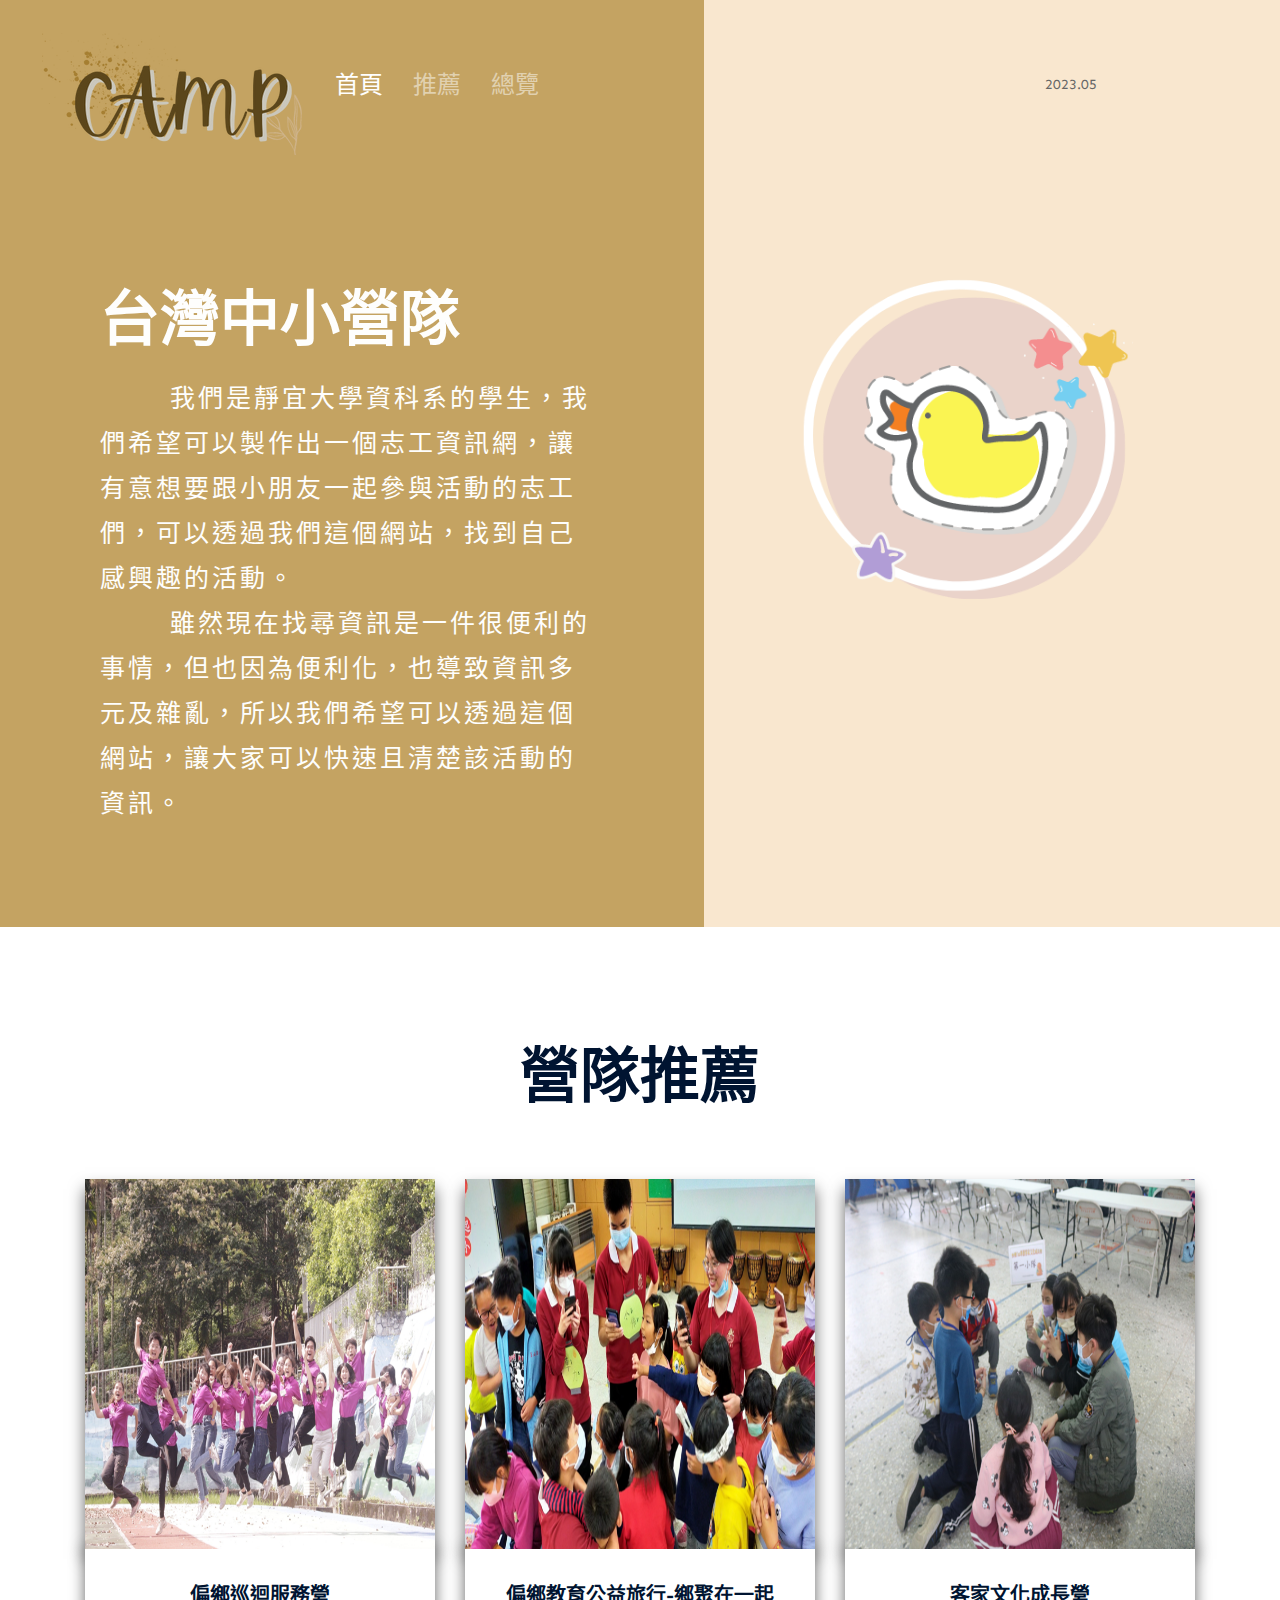
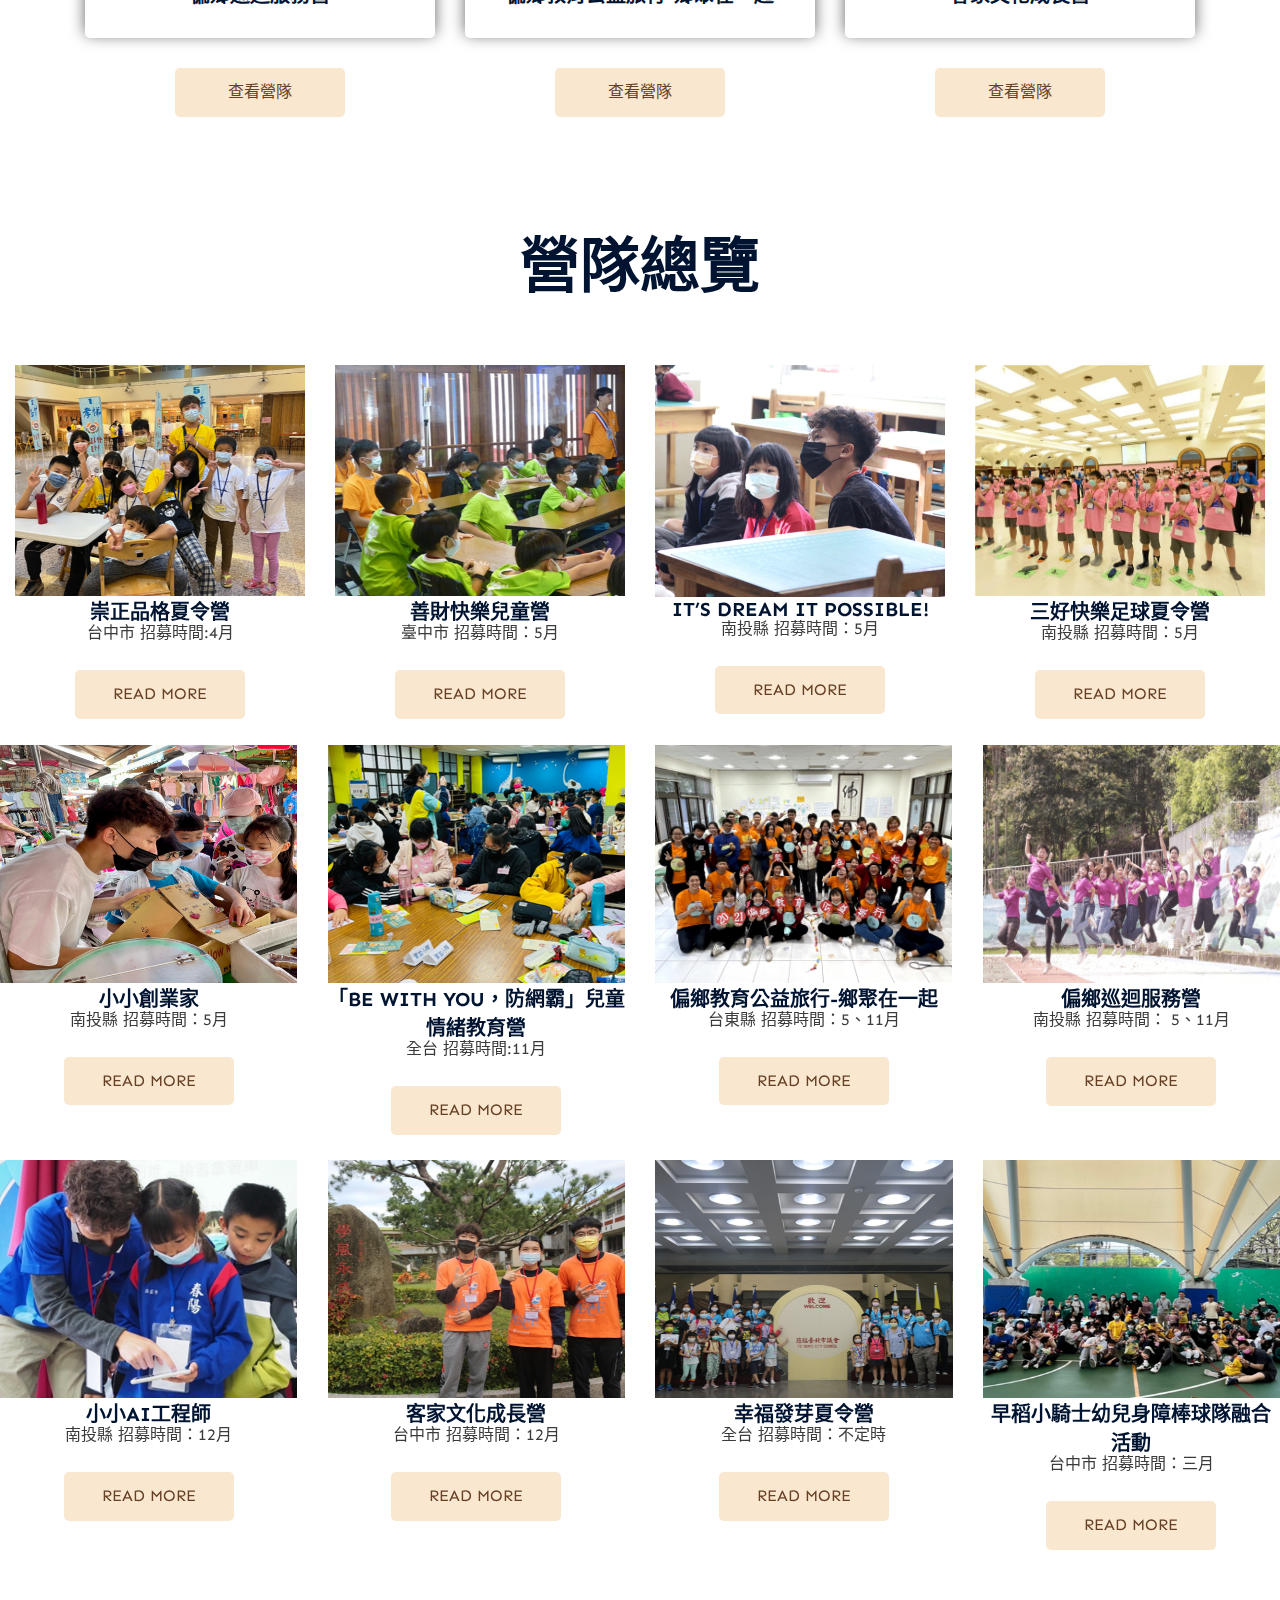
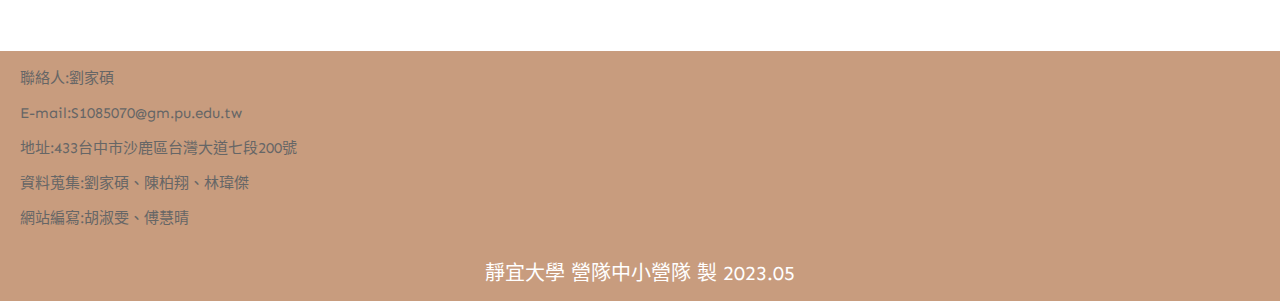
==== index.html @ cf899b39 "camp" ====
<!doctype html>
<html lang="zh-TW">
<html>
   <head>
      <!-- basic -->
      <meta charset="utf-8">
      <meta http-equiv="X-UA-Compatible" content="IE=edge">
      <meta name="viewport" content="width=device-width, initial-scale=1">
      <!-- mobile metas -->
      <meta name="viewport" content="width=device-width, initial-scale=1">
      <meta name="viewport" content="initial-scale=1, maximum-scale=1">
      <!-- bootstrap css -->
      <link rel="stylesheet" type="text/css" href="css/bootstrap.min.css">
      <!-- style css樣式 -->
      <link rel="stylesheet" type="text/css" href="css/style.css">
      <!-- Responsive-->
      <link rel="stylesheet" href="css/responsive.css">
      <!-- fevicon圖標 -->
      <link rel="icon" href="images/fevicon.png" type="image/gif">
      <!-- font css -->
      <link href="https://fonts.googleapis.com/css2?family=Sen:wght@400;700;800&amp;display=swap" rel="stylesheet">
      <!-- Scrollbar Custom CSS -->
      <link rel="stylesheet" href="css/jquery.mCustomScrollbar.min.css">
      <!-- Tweaks for older IEs-->
      <link rel="stylesheet" href="https://netdna.bootstrapcdn.com/font-awesome/4.0.3/css/font-awesome.css">
   </head>
   <body>
      <div class="header_section1"><!--218靛色米黃 顏色比例-->
         <div class="container-fluid">
            <nav class="navigation navbar navbar-expand-md navbar-dark ">
<!-- log占比243-->
               <a class="navbar-brand" href="index.html"><img src="images/logo.png"></a>
               <div class="collapse navbar-collapse" id="navbarSupportedContent">
<!--至頂選項(左)-->
                  <ul class="navbar-nav mr-auto">
                     <li class="nav-item active">
                        <a class="nav-link" href="index.html">&nbsp;首頁</a>
                     </li>

                     <li class="nav-item">
                        <a class="nav-link" href="#recommend">&nbsp;&nbsp;推薦</a>
                     </li>

                      <li class="nav-item">
                        <a class="nav-link" href="#main">&nbsp;&nbsp;總覽</a>
                     </li>

                  </ul>
<!--至頂選項(左)end-->
<!--至頂選項(右)-->
                  <form class="form-inline my-2 my-lg-0">
                     <div class="login_bt">
                        <ul>
                          <!--左上方可加字--><a>2023.05</a>
                        </ul>
                     </div>
                  </form>
<!--至頂選項(右)end-->
               </div>
            </nav>
         </div>

         <!-- banner section start橫幅部分開始 --> 
         <div class="banner_section layout_padding"><!--底高 --> 

               <div  class="carousel slide" data-ride="carousel">
                        <div class="row">
<!--靛底上文案-->
                           <div class="col-md-6">
                              <div class="banner_taital_main">
                                 <h1 class="banner_taital">台灣中小營隊</h1>
                                 <p class="banner_text">&nbsp;&nbsp;&nbsp;&nbsp;&nbsp;&nbsp;&nbsp;我們是靜宜大學資科系的學生，我們希望可以製作出一個志工資訊網，讓有意想要跟小朋友一起參與活動的志工們，可以透過我們這個網站，找到自己感興趣的活動。<br>
                                 &nbsp;&nbsp;&nbsp;&nbsp;&nbsp;&nbsp;&nbsp;雖然現在找尋資訊是一件很便利的事情，但也因為便利化，也導致資訊多元及雜亂，所以我們希望可以透過這個網站，讓大家可以快速且清楚該活動的資訊。</p>
                                 <div class="banner_img"></div>
                                 <!--三格-->
                              </div>
                           </div>
<!--靛底上文案end-->
<!--黃底上圖片-->
                           <div class="col-md-6">
                              <div class="banner_img"><img src="images/banner-img.png"></div>
                           </div>
<!--黃底上圖片end-->
                        </div>
                              <a class="carousel-control-prev" href="#banner_slider" role="button" data-slide="prev"></a>
                              <a class="carousel-control-next" href="#banner_slider" role="button" data-slide="next"></a>
                 
                </div>
         </div>
         <!-- banner section end -->
      </div>
      <!-- header section end -->
      
      <!-- studies section start -->
      <div ID="recommend" class="studies_section layout_padding">
         <div class="container">
            <div class="row">
               <div class="col-sm-12">
                  <h1 class="studies_taital">營隊推薦</h1>
               </div>
            </div>

            <div class="studies_section_2">
               <div class="row">

                  <div class="col-md-4">
                     <div class="hover01 column">
                        <figure><img src="images/偏鄉巡迴服務營/活動1.png"></figure>
                     </div>
                     <div class="studies_box">
                        <h3 class="introduction_text">偏鄉巡迴服務營</h3>
                     </div>
                     <div class="read_bt"><a href="偏鄉巡迴服務營.html">查看營隊</a></div>
                  </div>

                  <div class="col-md-4">
                     <div class="hover01 column">
                        <figure><img src="images/偏鄉教育公益旅行-鄉聚在一起/活動3.png"></figure>
                     </div>
                     <div class="studies_box">
                        <h3 class="introduction_text">偏鄉教育公益旅行-鄉聚在一起</h3>
                     </div>
                     <div class="read_bt"><a href="偏鄉教育公益旅行-鄉聚在一起.html">查看營隊</a></div>
                  </div>

                  <div class="col-md-4">
                     <div class="hover01 column">
                        <figure><img src="images/客家文化成長營/活動3.png"></figure>
                     </div>
                     <div class="studies_box">
                        <h3 class="introduction_text">客家文化成長營</h3>
                     </div>
                     <div class="read_bt"><a href="客家文化成長營.html">查看營隊</a></div>
                  </div>

               </div>
            </div>
         </div>
      </div>


       <!-- coffee section start -->      
      <div class="coffee_section layout_padding">
         <div class="container">
            <div class="row">
               <h1 id="main" class="studies_taital">營隊總覽</h1>
            </div>
         </div>

         <br><br>
         <div class="coffee_section_2">
            <div  class="carousel slide" data-ride="carousel">
               <div class="carousel-inner">
                  <div class="carousel-item active">
                     <div class="container-fluid">
                        <div class="row">

                           <div class="col-lg-3 col-md-6">
                              <div class="coffee_img"><img src="images/崇正/活動1.png"></div>
                                 <h3 class="introduction_text">崇正品格夏令營</h3>
                                 <p class="looking_text">台中市 招募時間:4月</p>
                              <div class="read_bt"><a href="崇正.html">Read More</a></div>
                           </div>
                           <div class="col-lg-3 col-md-6">
                              <div class="coffee_img"><img src="images/善財快樂兒童營/活動1.png"></div>
                                 <h3 class="introduction_text">善財快樂兒童營</h3>
                                 <p class="looking_text">臺中市 招募時間：5月</p>
                              <div class="read_bt"><a href="善財快樂兒童營.html">Read More</a></div>
                           </div>
                           <div class="col-lg-3 col-md-6">
                              <div class="coffee_img"><img src="images/It’s Dream It Possible!/活動1.png"></div>
                                 <h3 class="introduction_text">It’s Dream It Possible!</h3>
                                 <p class="looking_text">南投縣 招募時間：5月</p>
                              <div class="read_bt"><a href="It’s Dream It Possible!.html">Read More</a></div>
                           </div>
                           <div class="col-lg-3 col-md-6">
                              <div class="coffee_img"><img src="images/三好快樂足球夏令營/活動1.png"></div>
                                 <h3 class="introduction_text">三好快樂足球夏令營</h3>
                                 <p class="looking_text">南投縣 招募時間：5月</p>
                              <div class="read_bt"><a href="三好快樂足球夏令營.html">Read More</a></div>
                           </div>

                        </div>
                     </div>
                     <br>
                     <div class="row">

                        <div class="col-lg-3 col-md-6">
                           <div class="coffee_img"><img src="images/小小創業家/活動1.png"></div>
                              <h3 class="introduction_text">小小創業家</h3>
                              <p class="looking_text">南投縣 招募時間：5月</p>
                           <div class="read_bt"><a href="小小創業家.html">Read More</a></div>
                        </div>
                        <div class="col-lg-3 col-md-6">
                           <div class="coffee_img"><img src="images/「Be with you，防網霸」兒童情緒教育營/活動1.png"></div>
                              <h3 class="introduction_text">「Be with you，防網霸」兒童情緒教育營</h3>
                              <p class="looking_text">全台 招募時間:11月</p>
                           <div class="read_bt"><a href="「Be with you，防網霸」兒童情緒教育營.html">Read More</a></div>
                        </div>
                        <div class="col-lg-3 col-md-6">
                            <div class="coffee_img"><img src="images/偏鄉教育公益旅行-鄉聚在一起/活動1.png"></div>
                              <h3 class="introduction_text">偏鄉教育公益旅行-鄉聚在一起</h3>
                              <p class="looking_text">台東縣 招募時間：5、11月</p>
                            <div class="read_bt"><a href="偏鄉教育公益旅行-鄉聚在一起.html">Read More</a></div>
                         </div>
                        <div class="col-lg-3 col-md-6">
                           <div class="coffee_img"><img src="images/偏鄉巡迴服務營/活動1.png"></div>
                              <h3 class="introduction_text">偏鄉巡迴服務營</h3>
                              <p class="looking_text">南投縣 招募時間： 5、11月</p>
                           <div class="read_bt"><a href="偏鄉巡迴服務營.html">Read More</a></div>
                        </div>
                     </div>
                     <br>
                     <div class="row">
                        <div class="col-lg-3 col-md-6">
                           <div class="coffee_img"><img src="images/AI工程師/活動1.png"></div>
                              <h3 class="introduction_text">小小AI工程師</h3>
                              <p class="looking_text">南投縣 招募時間：12月</p>
                              <div class="read_bt"><a href="小小AI工程師.html">Read More</a></div>
                           </div>
                           <div class="col-lg-3 col-md-6">
                              <div class="coffee_img"><img src="images/客家文化成長營/活動1.png"></div>
                                 <h3 class="introduction_text">客家文化成長營</h3>
                                 <p class="looking_text">台中市 招募時間：12月</p>
                              <div class="read_bt"><a href="客家文化成長營.html">Read More</a></div>
                           </div>
                           <div class="col-lg-3 col-md-6">
                              <div class="coffee_img"><img src="images/幸福發芽夏令營/活動1.png"></div>
                                 <h3 class="introduction_text">幸福發芽夏令營</h3>
                                 <p class="looking_text">全台 招募時間：不定時</p>
                              <div class="read_bt"><a href="幸福發芽夏令營.html">Read More</a></div>
                           </div>
                              <div class="col-lg-3 col-md-6">
                                 <div class="coffee_img"><img src="images/早稻小騎士幼兒身障棒球隊融合活動/活動1.png"></div>
                                    <h3 class="introduction_text">早稻小騎士幼兒身障棒球隊融合活動</h3>
                                    <p class="looking_text">台中市 招募時間：三月</p>
                                 <div class="read_bt"><a href="早稻小騎士幼兒身障棒球隊融合活動.html">Read More</a></div>
                              </div>
                           </div>
                        </div>
                     </div>
                  </div>
               </div>
            </div>
         </div>
      </div>
      <!-- 營隊 section end -->

      <br><br><br><br>

      <!-- contact section start -->
      <div class="copyright_section">
         <p>聯絡人:劉家碩</p>
         <p>E-mail:S1085070@gm.pu.edu.tw </p>
         <p>地址:433台中市沙鹿區台灣大道七段200號</p>
         <p>資料蒐集:劉家碩、陳柏翔、林瑋傑</p>
         <p>網站編寫:胡淑雯、傅慧晴</p>
         <div class="container">
            <p class="copyright_text">靜宜大學 營隊中小營隊 製 2023.05</p>
         </div>
      </div>
      <!-- copyright section end -->
      <!-- Javascript files-->
      <script src="js/jquery.min.js"></script>
      <script src="js/popper.min.js"></script>
      <script src="js/bootstrap.bundle.min.js"></script>
      <script src="js/jquery-3.0.0.min.js"></script>
      <script src="js/plugin.js"></script>
      <!-- sidebar -->
      <script src="js/jquery.mCustomScrollbar.concat.min.js"></script>
      <script src="js/custom.js"></script>
      <!-- javascript --> 
   </body>
</html>
---- css/style.css ----
/*--------------------------------------------------------------------- File Name: style.css ---------------------------------------------------------------------*/


/*--------------------------------------------------------------------- import Files ---------------------------------------------------------------------*/

@import url(animate.min.css);
@import url(normalize.css);
@import url(icomoon.css);
@import url(css/font-awesome.min.css);
@import url(meanmenu.css);
@import url(owl.carousel.min.css);
@import url(swiper.min.css);
@import url(slick.css);
@import url(jquery.fancybox.min.css);
@import url(jquery-ui.css);
@import url(nice-select.css);

/*--------------------------------------------------------------------- skeleton ---------------------------------------------------------------------*/

* {
    box-sizing: border-box !important;
    transition: ease all 0.5s;
}

html {
    scroll-behavior: smooth;
}

body {
    color: #666666;
    font-size: 14px;
    font-family: 'Sen', sans-serif;
    line-height: 1.80857;
    font-weight: normal;
    overflow-x: hidden;
}

a {
    color: #1f1f1f;
    text-decoration: none !important;
    outline: none !important;
    -webkit-transition: all .3s ease-in-out;
    -moz-transition: all .3s ease-in-out;
    -ms-transition: all .3s ease-in-out;
    -o-transition: all .3s ease-in-out;
    transition: all .3s ease-in-out;
}

h1,
h2,
h3,
h4,
h5,
h6 {
    letter-spacing: 0;
    font-weight: normal;
    position: relative;
    padding: 0 0 10px 0;
    font-weight: normal;
    line-height: normal;
    color: #111111;
    margin: 0
}

h1 {
     font-size: 50px;
     color: #9D785C;
     font-family: 'Baloo Chettan', cursive;
}
h2 {
     font-size: 22px;
     font-family: 'Baloo Chettan', cursive;
}
h3 {
    font-size: 18px
}

h4 {
    font-size: 16px
}

h5 {
    font-size: 14px
}

h6 {
    font-size: 13px
}

*,
*::after,
*::before {
    -webkit-box-sizing: border-box;
    -moz-box-sizing: border-box;
    box-sizing: border-box;
}

h1 a,
h2 a,
h3 a,
h4 a,
h5 a,
h6 a {
    color: #212121;
    text-decoration: none!important;
    opacity: 1
}

button:focus {
    outline: none;
}

ul,
li,
ol {
    margin: 0px;
    padding: 0px;
    list-style: none;
}

p {
    margin: 20px;
    font-weight: 300;
    font-size: 15px;
    line-height: 15px;
}

a {
    color: #222222;
    text-decoration: none;
    outline: none !important;
}

a,
.btn {
    text-decoration: none !important;
    outline: none !important;
    -webkit-transition: all .3s ease-in-out;
    -moz-transition: all .3s ease-in-out;
    -ms-transition: all .3s ease-in-out;
    -o-transition: all .3s ease-in-out;
    transition: all .3s ease-in-out;
}

img {
    max-width: 100%;
    height: auto;
    
}

 :focus {
    outline: 0;
}

.paddind_bottom_0 {
    padding-bottom: 0 !important;
}

.btn-custom {
    margin-top: 20px;
    background-color: transparent !important;
    border: 2px solid #ddd;
    padding: 12px 40px;
    font-size: 16px;
}

.lead {
    font-size: 18px;
    line-height: 30px;
    color: #767676;
    margin: 0;
    padding: 0;
}

.form-control:focus {
    border-color: #ffffff !important;
    box-shadow: 0 0 0 .2rem rgba(255, 255, 255, .25);
}

.navbar-form input {
    border: none !important;
}

.badge {
    font-weight: 500;
}

blockquote {
    margin: 20px 0 20px;
    padding: 30px;
}

button {
    border: 0;
    margin: 0;
    padding: 0;
    cursor: pointer;

}

.full {
    float: left;
    width: 100%;
}

.layout_padding {
    padding-top: 100px;
    padding-bottom: 0px;
}

.padding_0 {
    padding: 0px;
}


/* header section start */

.header_section1 {

    width: 100%;
    float: left;
    background: linear-gradient(90deg, #C4A362 55%, #F9E7CF 55%);/*靛黃占比*/
    height: auto;
    background-size: 100%;
    background-repeat: no-repeat;
    position: relative;
}

.header_bg {
    background: #fb6818;
    border-bottom: 1px solid #ffffff;
}

.bg-light {
    background-color: transparent !important;
}

.mr-auto,
.mx-auto {
    text-align: center;
}

.ml-auto,
.mx-auto {
    margin: 0 auto;
}
/*logo大小*/
a.navbar-brand {
    width: 24%;
}

.navbar-expand-lg .navbar-nav .nav-link {
    padding: 3px 5px;
    font-size: 76px;
    color: #fefefd;
    margin: 0px 6px;
    border: 1px solid transparent;
    border-radius: 5px;
    text-transform: uppercase;
}

.navbar-light .navbar-nav .active>.nav-link,
.navbar-light .navbar-nav .nav-link.active,
.navbar-light .navbar-nav .nav-link.show,
.navbar-light .navbar-nav .show>.nav-link {
    color: #fefefd;
    border: 1px solid #fefefd;
    
}

.navbar-light .navbar-nav .nav-link:focus,
.navbar-light .navbar-nav .nav-link:hover {
    color: #fefefd;/*白色*/
    border: 1px solid #fefefd;

}

.navbar-brand {
    margin: 0px;
    float: right;
    width: 140%;

}
/*左三*/
.nav-link {
    font-size: 24px;
}
/*logo文字*/
.navbar {
    padding: 10px 10px;
}

.user_icon {
    padding-right: 24px;
}

.login_bt {
    width: 210px;
}

.login_bt ul {
    margin: 0px;
    padding: 0px;
}

.login_bt li a {
    float: left;
    font-size: px;
    color: #001431;/*深藍*/
    text-transform: uppercase;
    padding: 0px 0px 0px 50px;
}

.login_bt li a:hover {
    color: #ffffff;
}


/* header section end */


/* banner section start */

.banner_section {
    width: 100%;
    float: left;
    padding: 100px 0px;

}

.banner_taital_main {
    width: 100%;
    float: left;
    padding-left: 100px;
}

.banner_taital {
    width: 90%;
    font-size: 60px;
    color: #fefefd;
    text-transform: uppercase;
    font-weight: bold;}

.banner_text {
    width: 95%;
    font-size: 25px;/*文案大小*/
    color: #fefefd;
    float: left;
    padding-top: 10px;
    margin: 0px;
    line-height:45px;   /* 設定文字行距 */
    letter-spacing: 3px;/* 設定文字間距 */
}

.started_bt {
    width: 170px;
    float: left;
    margin-left: 15px;
    margin-top: 30px;
}

.started_bt a {
    width: 100%;
    float: left;
    padding: 8px 10px;
    color: #ffffff;
    background-color: #e73232;
    text-align: center;
    font-size: 18px;
    text-transform: uppercase;
    border-radius: 5px;
}

.started_bt a:hover {
    color: #001431;
    background-color: #ffffff;
}

.readmore_btn {
    width: 170px;
    float: left;
    margin-top: 30px;
}

.readmore_btn a {
    width: 100%;
    float: left;
    padding: 8px 10px;
    color: #ffffff;
    background-color: #e73232;
    text-align: center;
    font-size: 18px;
    text-transform: uppercase;
    border-radius: 5px;
}

.readmore_btn a:hover {
    color: #001431;
    background-color: #ffffff;
}

.readmore_btn.active a {
    color: #001431;
    background-color: #ffffff;
}

.banner_img {
    width: 58%;
    margin: 0 auto;
    text-align: center;
}

#banner_slider a.carousel-control-prev {
    left: initial;
    top: 180px;
    right: -14px;
    color: #ffffff;
    background-color: #001431;
}

#banner_slider a.carousel-control-next {
    right: -14px;
    top: 120px;
}

#banner_slider .carousel-control-next,
#banner_slider .carousel-control-prev {
    width: 55px;
    height: 55px;
    background: #e73232;
    opacity: 1;
    font-size: 16px;
    color: #ffffff;
}

#banner_slider .carousel-control-next:focus,
#banner_slider .carousel-control-next:hover,
#banner_slider .carousel-control-prev:focus,
#banner_slider .carousel-control-prev:hover {
    color: #ffffff;
    background-color: #001431;
}


/* banner section end */
/* services section start */

.services_section {
    width: 100%;
    float: left;
}

.services_section_2 {
    width: 100%;
    float: left;
    background-color: #f8f2e2;
    padding: 90px 0px;
    margin-top: 60px;
}

.corporate_text {
    width: 100%;
    float: left;
    color: #001431;
    font-size: 24px;
    text-transform: uppercase;
    font-weight: bold;
    padding: 20px 0px;
}

p.chunks_text {
    width: 80%;
    float: left;
    font-size: 16px;
    margin: 0px;
    color: #001431;
}

.readmore_button {
    width: 160px;
    float: left;
    margin-top: 30px;
}

.readmore_button a {
    width: 160px;
    float: left;
    font-size: 16px;
    color: #ffffff;
    background-color: #001431;
    text-align: center;
    padding: 10px;
    border-radius: 5px;
}

.service_box .house_icon .image_2 {
    display: none;
}

.service_box:hover .house_icon .image_2 {
    display: block;
}

.service_box:hover .house_icon .image_1 {
    display: none;
}

.service_box:hover .corporate_text {
    color: #C4A362;
}

.service_box:hover .readmore_button a {
    background-color: #C4A362;
    color: #ffffff;
}

.service_box.active .corporate_text {
    color: #C4A362
}

.service_box.active .readmore_button a {
    background-color: #C4A362;
    color: #ffffff;
}

#main_slider a.carousel-control-prev {
    left: 40px;
    top: 130px;
}

#main_slider a.carousel-control-next {
    right: 40px;
    top: 130px;
}

#main_slider .carousel-control-next,
#main_slider .carousel-control-prev {
    width: 55px;
    height: 55px;
    background: #001431;
    opacity: 1;
    font-size: 16px;
    color: #ffffff;
    border-radius: 100px;
}

#main_slider .carousel-control-next:focus,
#main_slider .carousel-control-next:hover,
#main_slider .carousel-control-prev:focus,
#main_slider .carousel-control-prev:hover {
    color: #ffffff;
    background-color: #F9E7CF
}


/* services section end */


/* studies section start */

.studies_section {
    width: 100%;
    float: left;
    padding-bottom: 100px;
}

.studies_taital {
    width: 100%;
    font-size: 60px;
    color: #001431;
    text-align: center;
    font-weight: bold;
    text-transform: uppercase;
    font-weight: bold
    
}


.studies_section_2 {
    width: 100%;
    float: left;
    padding: 40px 0px 0px 0px;
}

.studies_box {
    width: 100%;
    float: left;
    background-color: #ffffff;
    border-bottom-right-radius: 5px;
    border-bottom-left-radius: 5px;
    height: auto;
    padding: 30px 10px;
    box-shadow: 0px -3px 15px 0px;
}


/* Zoom In #1 */

.hover01 figure img {
    -webkit-transform: scale(1);
    transform: scale(1);
    -webkit-transition: .3s ease-in-out;
    transition: .3s ease-in-out;
    min-height: 370px;
}

.hover01 figure:hover img {
    -webkit-transform: scale(1.3);
    transform: scale(1.3);
}

.column {
    margin: 15px 0px 0;
    padding: 0;
    box-shadow: 0px 10px 15px 0px;
}

.column:last-child {
    padding-bottom: 30px;
}

.column::after {
    content: '';
    clear: both;
    display: block;
}

figure {
    width: 100%;
    height: 100%;
    margin: 0;
    padding: 0;
    background: #fff;
    overflow: hidden;
}

figure:hover+span {
    bottom: -36px;
    opacity: 1;
}

.introduction_text {
    width: 100%;
    float: left;
    text-align: center;
    color: #001431;
    font-size: 20px;
    padding: 0px;
    text-transform: uppercase;
    font-weight: bold;
}

.read_bt {
    width: 170px;
    margin: 0 auto;
    text-align: center;
}

.read_bt a {
    width: 100%;
    float: left;
    font-size: 16px;
    color: #664024;
    padding: 10px;
    text-align: center;
    background-color: #F9E7CF;
    margin-top: 30px;
    border-radius: 5px;
    text-transform: uppercase;
}

.read_bt a:hover {
    color: #ffffff;
    background-color: #C4A362;
}

.read_bt.active a {
    color: #ffffff;
    background-color: #e53232;
}


/* studies section end */


/* about section start */

.about_section {
    width: 100%;
    float: left;
    background-color: #001431;
    height: auto;
    padding: 90px 0px 40px 0px;
}

.about_text_main {
    width: 100%;
    float: left;
    padding: 100px 0px;
}

.about_taital {
    width: 100%;
    float: left;
    font-size: 40px;
    color: #ffffff;
    font-weight: bold;
}

.about_text {
    width: 100%;
    float: left;
    font-size: 16px;
    color: #fefefd;
    margin: 30px 0px 0px 0px;
}

.about_img {
    width: auto;
    margin-top: 30px;
}

.readmore_bt {
    width: 170px;
    float: left;
    margin-top: 50px;
}

.readmore_bt a {
    width: 100%;
    float: left;
    font-size: 16px;
    color: #ffffff;
    background-color: #e73232;
    text-align: center;
    padding: 10px;
    border-radius: 5px;
    text-transform: uppercase;
}

.readmore_bt a:hover {
    color: #ffffff;
    background-color: #001431;
}


/* about section end */


/* newsletter section start */

.newsletter_section {
    width: 100%;
    float: left;
}

.newsletter_taital_main {
    width: 100%;
    display: flex;
}

.newsletter_taital {
    width: 100%;
    float: left;
    font-size: 40px;
    color: #212120;
    font-weight: bold;
    text-transform: uppercase;
}

hr.newsletter_border_main {
    width: 70%;
    border: 1px solid #212120;
    margin-top: 25px;
}

.email_bt {
    color: #d9d9d8;
    width: 100%;
    height: 60px;
    font-size: 18px;
    background-color: #ffffff;
    padding: 15px 20px 10px 20px;
    border: 0px;
    margin-top: 40px;
    box-shadow: 0px 0px 11px 2px;
}

textarea#comment::placeholder {
    color: #d9d9d8;
}

.subscribe_bt {
    width: 180px;
    margin: 0 auto;
    text-align: center;
    margin-top: 40px;
}

.subscribe_bt a {
    width: 100%;
    float: left;
    font-size: 18px;
    color: #fefefd;
    background-color: #f9bc19;
    padding: 10px;
    text-align: center;
    border-radius: 5px;
    text-transform: uppercase;
}


/* newsletter section end */


/* testimonial section start */

.customer_section {
    width: 100%;
    float: left;
}

.customer_taital {
    width: 100%;
    float: left;
    font-size: 40px;
    color: #001431;
    font-weight: bold;
    text-transform: uppercase;
    text-align: center;
}

.customer_section_2 {
    width: 100%;
    float: left;
    margin-top: 50px;
}

.box_main {
    width: 100%;
    float: left;
    background-color: #ffffff;
    padding: 0px 50px 0px 50px;
}

.customer_text {
    width: 100%;
    font-size: 14px;
    color: #737372;
    margin: 0 auto;
}

.quick_icon {
    float: right;
}

.customer_main {
    width: 100%;
    margin-top: 50px;
}

.customer_left {
    width: 30%;
    float: left;
}

.customer_right {
    width: 70%;
    float: left;
    margin-top: 40px;
}

.customer_name {
    width: 100%;
    float: left;
    font-size: 26px;
    font-weight: bold;
    color: #e73232;
}

.enim_text {
    width: 100%;
    float: left;
    font-size: 16px;
    color: #001431;
    margin: 20px 0px 0px 0px;
}

#my_slider a.carousel-control-prev {
    left: 30px;
    top: 190px;
}

#my_slider a.carousel-control-next {
    right: 30px;
    top: 190px;
}

#my_slider .carousel-control-next,
#my_slider .carousel-control-prev {
    width: 55px;
    height: 55px;
    background: #001431;
    opacity: 1;
    font-size: 18px;
    color: #ffffff;
    border-radius: 100%;
}

#my_slider .carousel-control-next:focus,
#my_slider .carousel-control-next:hover,
#my_slider .carousel-control-prev:focus,
#my_slider .carousel-control-prev:hover {
    color: #ffffff;
    background-color: #e73232
}


/* testimonial section end */


/* news section start */

.news_section {
    width: 100%;
    float: left;
}

.news_taital {
    width: 100%;
    float: left;
    font-size: 40px;
    text-transform: uppercase;
    color: #011430;
    font-weight: bold;
    text-align: center;
}

.news_section_2 {
    width: 98%;
    margin: 0 auto;
    text-align: center;
    background-color: #ffffff;
    height: auto;
    padding-bottom: 30px;
    border-radius: 5px;
}

.news_box {
    width: 100%;
    background-color: #fff;
    border-radius: 5px;
    box-shadow: 0px 5px 5px 0px #e9e9e8;
    float: left;
    padding-bottom: 40px;
    margin-top: 30px;
}

.does_taital {
    width: 100%;
    float: left;
    font-size: 30px;
    color: #011430;
    text-align: center;
    font-weight: bold;
    padding-top: 60px;
}

.dummy_text {
    width: 90%;
    text-align: center;
    font-size: 16px;
    margin: 0 auto;
    color: #011430;
}

#custom_slider a.carousel-control-next {
    right: 0px;
    left: 0px;
    top: 480px;
}

#custom_slider .carousel-control-next,
#custom_slider .carousel-control-prev {
    width: 55px;
    height: 55px;
    background: #e73232;
    opacity: 1;
    font-size: 18px;
    color: #ffffff;
    border-radius: 100%;
    margin: 0 auto;
    text-align: center;
}

#custom_slider .carousel-control-next:focus,
#custom_slider .carousel-control-next:hover,
#custom_slider .carousel-control-prev:focus,
#custom_slider .carousel-control-prev:hover {
    color: #ffffff;
    background-color: #e73232
}


/* news section end */


    font-size: 16px;
    color: #d78373;
    text-align: center;
    border-radius: 5px;
    border: 1px solid #d78373;
    text-transform: uppercase;
    padding: 8px;
}

.read_bt a:hover {
    color: #3b3b3b;
    border: 1px solid #3b3b3b;
}

#main_slider a.carousel-control-prev {
    left: -50px;
    top: 95px;
}

#main_slider a.carousel-control-next {
    right: -50px;
    top: 95px;
    color: #fefefd;
    background-color: #4a4949;
}

#main_slider .carousel-control-next,
#main_slider .carousel-control-prev {
    width: 55px;
    height: 55px;
    opacity: 1;
    font-size: 16px;
    color: #4a4949;
    background-color: #efefef;
}

#main_slider .carousel-control-next:focus,
#main_slider .carousel-control-next:hover,
#main_slider .carousel-control-prev:focus,
#main_slider .carousel-control-prev:hover {
    color: #fefefd;
    background-color: #4a4949;
}


/* 其他營隊 section end */



/* copyright section start */

.copyright_section {
    width: 100%;
    float: left;
    background-color: #C89C7E;
    height: auto;
}

.copyright_text {
    width: 100%;
    float: left;
    font-size: 20px;/*靜宜大學 營隊中小營隊 製 2023.05*/
    color: #ffffff;
    text-align: center;
    margin-left: 0px;
}


/* copyright section end */

.margin_top90 {
    margin-top: 90px;
}

















































/*----------------------------   preloader area ----------------------------_______________________________*/

.loader_bg {
     position: fixed;
     z-index: 9999999;
     background: #fff;
     width: 100%;
     height: 100%;
}

.loader {
     height: 100%;
     width: 100%;
     position: absolute;
     left: 0;
     top: 0;
     display: flex;
     justify-content: center;
     align-items: center;
}

.loader img {
     width: 4450px;
}


/*-- top--*/

.top.navbar {
     float: right;
     padding-top: 14px !important;
     padding: 0;
}

.top.navbar-dark .navbar-nav .nav-link {
     padding: 0 25px;
     color: #CB7969;/*原色*/
     font-size: 21px;
     line-height: 20px;
     font-weight: 500;
}

.top.navbar-dark .navbar-nav .nav-link:focus,
.top.navbar-dark .navbar-nav .nav-link:hover {
     color: #fec955;/*變黃色*/
     text-decoration: underline !important;
}

.top.navbar-dark .navbar-nav .active>.nav-link,
.top.navbar-dark .navbar-nav .nav-link.active,
.top.navbar-dark .navbar-nav .nav-link.show,
.top.navbar-dark .navbar-nav .show>.nav-link {
     color: #fec955;/*變黃色*/
     text-decoration: underline !important;
}

.navbar-expand-md .navbar-nav {
     padding-right: 10px;
}

.header {
     width: 100%;
     padding: 30px 30px;
     background: transparent;
     position: absolute;
     z-index: 999;
}

.logo a {
     font-size: 40px;
     font-weight: bold;
     text-transform: uppercase;
     color: #fff;
     line-height: 40px;
}


/** Information section **/

.Information_main {
     background: url(../images/四季背景/夏.png);
     background-repeat: no-repeat;
     min-height: 900px;
     background-size: 1520px 850px;
     display: flex;
     justify-content: center;
     align-content: center;
     align-items: center;
     position: relative;
     background-size:100% 100%;/*壓縮圖片*/

}
/*撥放器*/
.Information_main1 {
     position: absolute;
     bottom: -193px;
     right: 1%;
     content: "";
     background: url(../images/四季背景/夏播放.png); //改圖片
     background-repeat: no-repeat;
     width: 259px;
     /*z-index: 9999;*/
     height: 260px;
     cursor: pointer;
     background-size:138px 139px;
}

.text-bg {
     text-align: left;
     padding-right: 71px;
}

.text-bg h1 {
     color: #fff;
     font-size: 50px;
     line-height: 73px;
     padding-bottom: 30px;
}

.text-bg p {
     line-height: 35px;
     font-weight: 500;
     padding-bottom: 0px;
     display: block;
     color: #766355;
     font-size: 22px;/*內文文字大小*/
}

.text_img {
     margin-right: -8px;
}

.text_img figure {
     margin: 0;
}


.text_img figure img {
     width: 100%;
}

.carousel-caption {
     position: inherit;
}

.carousel-inner {
     margin-right: 142px;
}

#Information1 .carousel-indicators {
     left: 6px;
     bottom: 40px;
     display: block;
     margin-left: 0;
     right: inherit;
     top: 36%;
}

#Information1 .carousel-indicators li {
     width: 20px;
     height: 20px;
     border-radius: 20px;
     background: #f6f6f6;
     margin: 7px 0;
}

#Information1 .carousel-indicators li.active {
     background: #ffca56;
     border: #fff solid 6px;
     width: 25px;
     height: 25px;
     margin: 0 !important;
     padding: 0 !important;
}

#Information1 a.carousel-control-next,
#Information1 a.carousel-control-prev {
     display: none;
}

.text-bg a:hover {
     background-color: #ffca56;/*黃色*/
     color: #fff;
     transition: ease-in all 0.5s;
}


/** end Information section **/

.titlepage {
     text-align: left;
     padding-bottom: 60px;

}

.titlepage h2 {
     font-size: 50px;
     color: #664024;
     line-height: 55px;
     padding: 0;
}
.titlepage p {
     color: #797777;
     display: block;
     font-size: 20px;
     font-weight: 400;
     line-height: 30px;
     width: 110%;
}


.read_more {
     font-size: 25px;
     background-color: transparent;
     border: #D1BDF1 solid 2px;
     color: #D1BDF1 !important;
     padding: 13px 0px;
     width: 100%;
     max-width: 190px;
     text-align: center;
     display: inline-block;
     transition: ease-in all 0.5s;
     font-weight: 500;
}

.read_more:hover {
     background: #F9DBB5;
     color: #fff;
     transition: ease-in all 0.5s;
}

.photo {
     background-color: #fff;
     padding-top: 85px;
}

.photo .titlepage .read_more {
     margin-top: 40px;
}

#ho_bg:hover.photo_img img {
     border: #D1BDF1 solid 15px;
     background-color: #ddd;
}

.ho_socal:hover {
     opacity: 1;
}

.ho_socal {
     position: absolute;
     z-index: 9999;
     top: 13px;
     right: 0;
     bottom: 0;
     left: 0;
     transition: .5s ease;
     background-color: #D1BDF1;
     border-radius: 381px;
     width: 242px;
     margin: 0 auto;
     height: 247px;
     opacity: 0;
}

.photo_Carousel .carousel-indicators {
     bottom: -30px;
     align-items: center;
}

.photo_Carousel .carousel-indicators .active {
     background-color: #fff;
     padding: 5px;
     width: 20px;
     height: 20px;
     border: #D1BDF1 solid 4px;/*藍色*/
}

#photo .carousel-control-next,
#photo .carousel-control-prev {
     display: none;
}


/** end Information section **/
/*-----------------------------------------------------------------------*/

/** photo section **/

.photo {
    position: relative;
     bottom: 0;
     content: "";
     background: url(../images/bk.png);
     background-repeat: no-repeat;
     width: 100%;
     height: 160%;
     background-size: 100% 100%;
}

.photo .titlepage h2 {
     font-size: 50px;
     color: #664024;
     line-height: 55px;
     padding: 0;
}

.photo .photo_Carousel .carousel-caption {
     position: inherit;
     padding: 0;
}

.photo_box {
     text-align: center;
}

.photo_img img {
     margin-bottom: 50px;
     border-radius: 220px;
     border: #ddd solid 15px;
}


#ho_bg:hover.photo_img img {
     border: #F9DBB5 solid 15px;
     background-color: #ddd;
}

.ho_socal:hover {
     opacity: 1;
}

.ho_socal {
     position: absolute;
     z-index: 9999;
     top: 13px;
     right: 0;
     bottom: 0;
     left: 0;
     transition: .5s ease;
     background-color: #F9DBB5;
     border-radius: 381px;
     width: 242px;
     margin: 0 auto;
     height: 247px;
     opacity: 0;
}

.photo_Carousel .carousel-indicators {
     bottom: -30px;
     align-items: center;
}

.photo_Carousel .carousel-indicators .active {
     background-color: #fff;
     padding: 5px;
     width: 20px;
     height: 20px;
     border: #183971 solid 4px;
}

#photo .carousel-control-next,
#photo .carousel-control-prev {
     display: none;
}


/** end photo section **/


/** New Experience  section **/

.experience {
     padding: 90px 0;
     background-color: #fff;
     position: relative;
     height: 400px;
}

.experience::before {
     position: absolute;
     bottom: -131px;
     right: -155px;
     content: "";
     background: url(../images/四季背景/夏側.png); //要改
     background-repeat: no-repeat;
     width: 420px;
     height: 100%;
     background-size:338px 338px;
}

.experience .titlepage {
     text-align: left;
}

.experience .titlepage p {
     color: #797777;
     display: block;
     font-size: 20px;
     font-weight: 400;
     line-height: 45px;
     width: 78%;
}

.experience .titlepage h2 {
     font-size: 50px;
     color: #664024;
     line-height: 55px;
     padding: 0;
}


/** end New Experience  section **/


/*-----------------------------------------------------------------------*/
/* 營隊總覽  section start */


.overview_section {
    position: relative;
    background: url(../images/bk.png);
    background-repeat: no-repeat;
    width: 100%;
    height: 600px;
    background-size: 100% 100%;
}

.overview_taital {
     text-align: center;
     font-size: 50px;
     color: #664024;
     line-height: 55px;
     padding: 0;
}

.overview_section_2 {
    width: 90%;
    margin: 0 auto;
    text-align: center;
    padding-top: 40px;
}

.bulit_icon {
    width: 100%;
    text-align: center;
}

.overview_img img {
    width: 100%;
    float: left;
}

.types_text {
    width: 100%;
    float: left;
    font-size: 22px;
    color: #3b3b3b;
    text-align: center;
    font-weight: bold;
    padding-top: 20px;
}

.looking_text {
    width: 100%;
    float: left;
    font-size: 16px;
    color: #3b3b3b;
    text-align: center;
    margin: 0px;
}

.read_btC {
    width: 170px;
    margin: 0 auto;
    text-align: center;
    padding-top: 20px;
    display: flex;
}

.read_btC a {
    width: 100%;
    float: left;
    font-size: 16px;
    color: #d78373;/*粉紅色*/
    text-align: center;
    border-radius: 5px;
    border: 1px solid #d78373;
    text-transform: uppercase;
    padding: 8px;
}

.read_btC a:hover {
    border: 1px solid #D1BDF1;
    color: #D1BDF1;
}

#main_slider a.carousel-control-prev {
    left: -50px;
    top: 95px;
}

#main_slider a.carousel-control-next {
    right: -50px;
    top: 95px;
    color: #fefefd;/*白色*/
    background-color: #D1BDF1;/*滑鼠上外框顏色*/
}

#main_slider .carousel-control-next,
#main_slider .carousel-control-prev {
    /*position: absolute;
    bottom: 100;*/
    width: 55px;
    height: 55px;
    opacity: 1;
    font-size: 16px;
    color: #4a4949;/*咖啡*/
    background-color: #efefef;/*白色*/
     
}
/*左右箭頭*/
#main_slider .carousel-control-next:focus,
#main_slider .carousel-control-next:hover,
#main_slider .carousel-control-prev:focus,
#main_slider .carousel-control-prev:hover {
    color: #fefefd;
    background-color: #F9DBB5;
}


/* 其他營隊 section end */


/** contact section **/

.contact {
     background: url(../images/崇正/contact.png);
     background-repeat: no-repeat;
     background-size: 100% 100%;
     padding: 0px 0 10px 0;/*padding: 0px 0 10px 0;*/
     position: relative;
     background: inherit;

}

.contact::before {
     position: absolute;
     bottom: 0;
     left: 0;
     right: 0;
     content: "";
     background: url(../images/四季背景/夏底.png);
     background-repeat: no-repeat;
     width: 100%;
     height: 100%;/*波浪高*/
     background-size: 100% 100%;
}

.contact .titlepage {
     text-align: left;
     padding-bottom: 15px;/*意見回傳上下位置*/
}

.contact .titlepage h2 {
     color: #664024;
}
.main_form {
     margin-right: -32px;

}

/*____________send鍵___________*/

.main_form .contactus {
     border: #02246a solid 1px;/*深藍色*/
     margin-bottom: 21px;
     width: 110%;
     height:17px;
     background: transparent;
     color: #494747;/*棕色*/
     font-size: 18px;
     font-weight: normal;
     border-right: inherit;
     border-left: inherit;
     border-top: inherit;
     margin-top: 30px;

}

/*______Message_________*/

.main_form .contactus1 {
     border: #02246a solid 1px;/*藍色*/
     margin-bottom: 25px;
     width: 100%;
     height: 20px;
     background: transparent;
     color: #494747;/*棕色*/
     font-size: 18px;
     font-weight: normal;
     border-right: inherit;
     border-left: inherit;
     border-top: inherit;
     margin-top: 50px;

}
/*__________send鍵___________*/
.main_form .send_btn {
     position: absolute;
     bottom: 75px;
     right: -15%;

     font-size: 22px;
     transition: ease-in all 0.5s;
     background-color: #90BDA3;
     text-transform: uppercase;
     color: #fff;
     padding: 12px 0px;
     max-width: 85px;
     width: 100%;
     display: block;
     margin-top: 30px !important;
     font-weight: 500;;
}

.main_form .send_btn:hover {
     background-color: #F9DBB5;
     transition: ease-in all 0.5s;
     color: #fff;
}
/*預設淺灰*/
#request *::placeholder {
     color: #959394;
     opacity: 1;
}


/** end contact section **/


/** campfooter **/

.campfooter {
     background: #D0EFDD;
     padding-top: 115px;
     text-align: center;
}

.campfooter .titlepage {
     text-align: left;
     padding-bottom: 0px;
}

.campfooter .titlepage h2 {
     color: #fff;
     margin: inherit;
     border-bottom: #fff solid 1px;
}

.logo1 {
     float: left;
     margin-top: -11px;
     margin-bottom: 9px;
}

ul.social_icon {
     padding-top: 14px;
     width: 100%;
     float: left;
     text-align: left;
}

ul.social_icon li {
     display: inline-block;
}

ul.social_icon li a {
     background: #fff;
     width: 40px;
     height: 40px;
     display: flex;
     align-items: center;
     justify-content: center;
     font-size: 25px;
     border-radius: 30px;
     margin: 0 3px;
     color: #02246a;
}

ul.social_icon li a:hover {
     background-color: #fff;
     color: #ffca56;
}

.campfooter h3 {
     font-weight: 600;
     font-size: 25px;
     line-height: 24px;
     text-align: left;
     color: #fff;
     margin-bottom: 15px;
     border-bottom: #ffca56 solid 3px;
     padding-bottom: 3px;
     display: table;
}

.about_us li {
     color: #fff;
     font-size: 17px;
     text-align: left;
     display: inline-block;
}

ul.link_menu li {
     display: block;
     text-align: left;
}

ul.link_menu li a {
     color: #fff;
     font-size: 17px;
     line-height: 28px;
     padding-bottom: 10px;
     display: block;
     width: -moz-max-content;
}

ul.link_menu li a:hover {
     color: #ffca56;
}

.bottom_form {
     display: flex;
     flex-wrap: wrap;
     margin-top: 32px;
}

.bottom_form h3 {
     font-weight: 600;
     font-size: 20px;
     line-height: 25px;
     text-align: left;
     color: #fff;
     padding-top: 12px;
     margin-right: 93px;
     text-transform: uppercase;
     border: inherit;
}

.bottom_form .enter {
     border: inherit;
     padding: 0px 19px;
     width: 45%;
     height: 45px;
     background: #fffffff;
     color: #ccc8c8;/*粉*/
     font-size: 17px;
     font-weight: 300;
     float: left;
     border-radius: 10px;
     margin-bottom: 20px;
}

.sub_btn {
     font-size: 17px;
     transition: ease-in all 0.5s;
     background-color: #ffca56;
     color: #fff;
     padding: 8px 0px;
     max-width: 163px;
     border-radius: 10px;
     width: 100%;
     font-weight: 500;
     text-transform: uppercase;
     margin-left: 7px;
     height: 46px;
}

.sub_btn:hover {
     background-color: #000;
     transition: ease-in all 0.5s;
     color: #fff;
}

.copyright {
     margin-top: 0px;
     padding-bottom: 0px;
}

.copyright p {
     color: #E1BDAA;
     font-size: 18px;
     line-height: 22px;
     text-align: center;
     border-top: #E1BDAA solid 1px;
     padding-top: 25px;
     font-weight: normal;
}

.copyright a {
     color: #ddd;
}

.copyright a:hover {
     color: #ffca56;
}


/** end campfooter **/


/** inner page css **/

.inner_header .header {
     background: #02246a;
     position: inherit;
}

.yellow_darkbg .titlepage {
     padding-bottom: 0;
}

.yellow_darkbg {
     background: #f8c659;
     display: flex;
     justify-content: center;
     align-items: center;
     height: 122px;
}

.about_page .photo {
     padding-bottom: 90px;
}

.contact_page .contact {
     padding-top: 160px;
     margin-top: 90px;
}

.service_page .services {
     padding-bottom: 60px;
}

.blog {
     margin: 90px 0px 60px 0px;
}

.blog .blog_box {
     margin-bottom: 30px;
}

.blog .blog_box h3 {
     text-align: center;
     font-weight: 600;
     font-size: 30px;
     line-height: 30px;
     padding: 30px 0px 40px 0px;
     color: #02246a;
}

.blog .blog_box figure {
     margin: 0;
}

.blog .blog_box figure img {
     width: 100%;
     height: 320px;
}

.blog .blog_box .read_more {
     margin: 0 auto;
     display: block;
}

/*________________________________________四季(冬)______________________________________________________*/

/** InformationW section **/

.InformationW_main {
     background: url(../images/四季背景/冬.png);
     background-repeat: no-repeat;
     min-height: 900px;
     background-size: 1520px 850px;
     display: flex;
     justify-content: center;
     align-content: center;
     align-items: center;
     position: relative;
     background-size:100% 100%;/*壓縮圖片*/

}
/*撥放器*/
.InformationW_main::before {
     position: absolute;
     bottom: -193px;
     right: 1%;
     content: "";
     background: url(../images/四季背景/冬播放.png);
     background-repeat: no-repeat;
     width: 259px;
     /*z-index: 9999;*/
     height: 260px;
     cursor: pointer;
     background-size:138px 139px;
}

.text-bg {
     text-align: left;
     padding-right: 71px;
}

.text-bg h1 {
     color: #fff;
     font-size: 50px;
     line-height: 73px;
     padding-bottom: 30px;
}

.text-bg p {
     line-height: 35px;
     font-weight: 500;
     padding-bottom: 0px;
     display: block;
     color: #766355;
     font-size: 22px;/*內文文字大小*/
}

.text_img {
     margin-right: -8px;
}

.text_img figure {
     margin: 0;
}


.text_img figure img {
     width: 100%;
}

.carousel-caption {
     position: inherit;
}

.carousel-inner {
     margin-right: 142px;
}

#InformationW1 .carousel-indicators {
     left: 6px;
     bottom: 40px;
     display: block;
     margin-left: 0;
     right: inherit;
     top: 36%;
}

#InformationW1 .carousel-indicators li {
     width: 20px;
     height: 20px;
     border-radius: 20px;
     background: #f6f6f6;
     margin: 7px 0;
}

#InformationW1 .carousel-indicators li.active {
     background: #ffca56;
     border: #fff solid 6px;
     width: 25px;
     height: 25px;
     margin: 0 !important;
     padding: 0 !important;
}

#InformationW1 a.carousel-control-next,
#InformationW1 a.carousel-control-prev {
     display: none;
}

.text-bg a:hover {
     background-color: #ffca56;/*黃色*/
     color: #fff;
     transition: ease-in all 0.5s;
}


/** end InformationW section **/
/** New ExperienceW  section **/

.experienceW {
     padding: 10px 0;
     background-color: #fff;
     position: relative;
     height: 300px;
}

.experienceW::before {
     position: absolute;
     bottom: 0px;
     right: -155px;
     content: "";
     background: url(../images/四季背景/冬側.png);
     background-repeat: no-repeat;
     width: 420px;
     height: 90%;
     background-size:338px 338px;
}

.experienceW .titlepage {
     text-align: left;
}

.experienceW .titlepage p {
     color: #797777;
     display: block;
     font-size: 20px;
     font-weight: 40px;
     line-height: 45px;
     width: 78%;
}

.experienceW .titlepage h2 {
     font-size: 50px;
     color: #664024;
     line-height: 55px;
     padding: 0;
}


/** end New ExperienceW  section **/


/** contactW section **/

.contactW {
     background: url(../images/崇正/contact.png);
     background-repeat: no-repeat;
     background-size: 100% 100%;
     padding: 0px 0 10px 0;/*padding: 0px 0 10px 0;*/
     position: relative;
     background: inherit;

}

.contactW::before {
     position: absolute;
     bottom: 0;
     left: 0;
     right: 0;
     content: "";
     background: url(../images/四季背景/冬底.png);
     background-repeat: no-repeat;
     width: 100%;
     height: 100%;
     background-size: 100% 100%;
}

.contactW .titlepage {
     text-align: left;
     padding-bottom: 15px;/*意見回傳上下位置*/
}

.contactW .titlepage h2 {
     color: #664024;
}
.main_form {
     margin-right: -32px;

}


.main_form .contactWus {
     border: #02246a solid 1px;/*深藍色*/
     margin-bottom: 21px;
     width: 110%;
     height:17px;
     background: transparent;
     color: #494747;/*棕色*/
     font-size: 18px;
     font-weight: normal;
     border-right: inherit;
     border-left: inherit;
     border-top: inherit;
     margin-top: 30px;

}

/*______Message_________*/

.main_form .contactWus1 {
     border: #02246a solid 1px;/*藍色*/
     margin-bottom: 25px;
     width: 100%;
     height: 20px;
     background: transparent;
     color: #494747;/*棕色*/
     font-size: 18px;
     font-weight: normal;
     border-right: inherit;
     border-left: inherit;
     border-top: inherit;
     margin-top: 50px;

}
/*__________send鍵___________*/
.main_form .send_btnW {
     position: absolute;
     bottom: 75px;
     right: -15%;

     font-size: 22px;
     transition: ease-in all 0.5s;
     background-color: #90AED8;
     text-transform: uppercase;
     color: #fff;
     padding: 12px 0px;
     max-width: 85px;
     width: 100%;
     display: block;
     margin-top: 30px !important;
     font-weight: 500;;
}

.main_form .send_btnW:hover {
     background-color: #F9DBB5;
     transition: ease-in all 0.5s;
     color: #fff;
}
/*預設淺灰*/
#request *::placeholder {
     color: #959394;
     opacity: 1;
}


/** end contactW section **/



/** campfooterW **/

.campfooterW {
     background: #CCE1F2;
     padding-top: 115px;
     text-align: center;
}

.campfooterW .titlepage {
     text-align: left;
     padding-bottom: 0px;
}

.campfooterW .titlepage h2 {
     color: #fff;
     margin: inherit;
     border-bottom: #fff solid 1px;
}

.logo1 {
     float: left;
     margin-top: -11px;
     margin-bottom: 9px;
}

ul.social_icon {
     padding-top: 14px;
     width: 100%;
     float: left;
     text-align: left;
}

ul.social_icon li {
     display: inline-block;
}

ul.social_icon li a {
     background: #fff;
     width: 40px;
     height: 40px;
     display: flex;
     align-items: center;
     justify-content: center;
     font-size: 25px;
     border-radius: 30px;
     margin: 0 3px;
     color: #02246a;
}

ul.social_icon li a:hover {
     background-color: #fff;
     color: #fec955;
}

.campfooterW h3 {
     font-weight: 600;
     font-size: 25px;
     line-height: 24px;
     text-align: left;
     color: #fff;
     margin-bottom: 15px;
     border-bottom: #ffca56 solid 3px;
     padding-bottom: 3px;
     display: table;
}

.about_us li {
     color: #fff;
     font-size: 17px;
     text-align: left;
     display: inline-block;
}

ul.link_menu li {
     display: block;
     text-align: left;
}

ul.link_menu li a {
     color: #fff;
     font-size: 17px;
     line-height: 28px;
     padding-bottom: 10px;
     display: block;
     width: -moz-max-content;
}

ul.link_menu li a:hover {
     color: #ffca56;
}

.bottom_form {
     display: flex;
     flex-wrap: wrap;
     margin-top: 32px;
}

.bottom_form h3 {
     font-weight: 600;
     font-size: 20px;
     line-height: 25px;
     text-align: left;
     color: #fff;
     padding-top: 12px;
     margin-right: 93px;
     text-transform: uppercase;
     border: inherit;
}

.bottom_form .enter {
     border: inherit;
     padding: 0px 19px;
     width: 45%;
     height: 45px;
     background: #fffffff;
     color: #ccc8c8;
     font-size: 17px;
     font-weight: 300;
     float: left;
     border-radius: 10px;
     margin-bottom: 20px;
}

.sub_btn {
     font-size: 17px;
     transition: ease-in all 0.5s;
     background-color: #ffca56;
     color: #fff;
     padding: 8px 0px;
     max-width: 163px;
     border-radius: 10px;
     width: 100%;
     font-weight: 500;
     text-transform: uppercase;
     margin-left: 7px;
     height: 46px;
}

.sub_btn:hover {
     background-color: #000;
     transition: ease-in all 0.5s;
     color: #fff;
}

.copyright {
     margin-top: 0px;
     padding-bottom: 0px;
}

.copyright p {
     color: #E1BDAA;
     font-size: 18px;
     line-height: 22px;
     text-align: center;
     border-top: #E1BDAA solid 1px;
     padding-top: 25px;
     font-weight: normal;
}

.copyright a {
     color: #ddd;
}

.copyright a:hover {
     color: #ffca56;
}


/** end campfooterW **/


/** innerW  page css **/

.innerW _header .header {
     background: #02246a;
     position: inherit;
}

.yellow_darkbg .titlepage {
     padding-bottom: 0;
}

.yellow_darkbg {
     background: #f8c659;
     display: flex;
     justify-content: center;
     align-items: center;
     height: 122px;
}

.about_page .photo {
     padding-bottom: 90px;
}

.about_page .photo .titlepage h3 {
     color: #02246a;
}

.about_page .photo .titlepage p {
     float: left;
}

.contactW _page .contactW  {
     padding-top: 160px;
     margin-top: 90px;
}

.service_page .services {
     padding-bottom: 60px;
}

.blog {
     margin: 90px 0px 60px 0px;
}

.blog .blog_box {
     margin-bottom: 30px;
}

.blog .blog_box h3 {
     text-align: center;
     font-weight: 600;
     font-size: 30px;
     line-height: 30px;
     padding: 30px 0px 40px 0px;
     color: #02246a;
}

.blog .blog_box figure {
     margin: 0;
}

.blog .blog_box figure img {
     width: 100%;
     height: 320px;
}

.blog .blog_box .read_more {
     margin: 0 auto;
     display: block;
}
---- css/responsive.css ----
/*--------------------------------------------------------------------- File Name: responsive.css ---------------------------------------------------------------------*/


/*------------------------------------------------------------------- 991px x 768px ---------------------------------------------------------------------*/

@media only screen and (min-width: 768px) and (max-width: 991px) {
    .header-search {
        padding: 15px 0px;
    }
}


/*------------------------------------------------------------------- 767px x 599px ---------------------------------------------------------------------*/

@media only screen and (min-width: 599px) and (max-width: 767px) {
    .logo {
        text-align: center;
    }
    .cart-content-right {
        padding-bottom: 5px;
    }
    .mg {
        margin: 0px 0px;
    }
    .menu-area-main {
        height: 256px;
        overflow-y: auto;
    }
    .megamenu>.row [class*="col-"] {
        padding: 0px;
    }
    .menu-area-main .megamenu .men-cat {
        padding: 0px 15px;
    }
    .menu-area-main .megamenu .women-cat {
        padding: 0px 15px;
    }
    .menu-area-main .megamenu .el-cat {
        padding: 0px 15px;
    }
    .mean-container .mean-nav ul li a.mean-expand {
        height: 19px;
    }
    .category-box.women-box {
        display: none;
    }
    .cart-box {
        display: inline-block;
        margin: 0px 30px;
    }
    .wish-box {
        float: none;
        margin: 0px 30px;
        display: inline-block;
    }
    .menu-add {
        display: none;
    }
    .category-box {
        display: none;
    }
    .mean-container .mean-nav ul li ol {
        padding: 0px;
    }
    .mean-container .mean-nav ul li a {
        padding: 10px 20px;
        width: 94.8%;
    }
    .mean-container .mean-nav ul li li a {
        width: 92%;
        padding: 1em 4%;
    }
    .mean-container .mean-nav ul li li li a {
        width: 100%;
    }
    .header-search {
        padding: 15px 0px;
    }
    #collapseFilter.d-md-block {
        padding: 30px 0px;
    }
}


/*------------------------------------------------------------------- 599px x 280px ---------------------------------------------------------------------*/

@media only screen and (min-width: 280px) and (max-width: 599px) {
    .cart-content-right {
        padding-bottom: 5px;
    }
    .megamenu>.row [class*="col-"] {
        padding: 0px;
    }
    .menu-area-main .megamenu .men-cat {
        padding: 0px 15px;
    }
    .menu-area-main .megamenu .women-cat {
        padding: 0px 15px;
    }
    .menu-area-main .megamenu .el-cat {
        padding: 0px 15px;
    }
    .mean-container .mean-nav ul li a {
        padding: 1em 4%;
        width: 92%;
    }
    .mean-container .mean-nav ul li li a {
        width: 90%;
        padding: 1em 5%;
    }
    .mean-container .sub-full.megamenu-categories ol li a {
        padding: 5px 0px;
        text-transform: capitalize;
        width: 100%;
    }
    .megamenu .sub-full.megamenu-categories .women-box .banner-up-text a {
        width: auto;
        border: none;
        float: none;
    }
    .menu-area-main {
        height: 45px;
        overflow-y: auto;
    }
    .mean-container .mean-nav ul li a.mean-expand {
        top: 0;
    }
}

@media (min-width: 992px) and (max-width: 1199px) {
    .banner_taital {
        width: 100%;
        font-size: 50px;
    }
    a.navbar-brand {
        width: 14%;
        padding-right: 20px;
    }
    .banner_taital_main {
        padding-left: 40px;
    }
    #main_slider a.carousel-control-prev {
        left: 40px;
        top: 320px;
    }
    #main_slider a.carousel-control-next {
        right: 40px;
        top: 320px;
    }
    .hover01 figure img {
        min-height: 300px;
    }
    .enim_text {
        margin: 0px;
    }
    #custom_slider a.carousel-control-next {
        top: 400px;
    }
    .navbar-expand-lg .navbar-nav .nav-link {
        padding: 3px 5px;
        margin: 0px 3px;
    }
}

@media (min-width: 768px) and (max-width: 991px) {
    .navbar-toggler {
        background-color: #fff;
        border: 1px solid #fff;
    }
    .navbar-expand-lg .navbar-nav .nav-link {
        width: 130px;
        margin: 0 auto;
        text-align: center;
    }
    .box_section {
        width: 100%;
    }
    .online_box_left {
        padding: 30px 10px;
    }
    .banner_taital_main {
        padding-left: 20px;
    }
    .banner_taital {
        width: 100%;
        font-size: 40px;
    }
    .readmore_btn {
        width: 159px;
    }
    .started_bt {
        width: 159px;
    }
    .corporate_text {
        font-size: 18px;
    }
    p.chunks_text {
        width: 100%;
    }
    #main_slider a.carousel-control-prev {
        left: 0;
        top: 130px;
    }
    #main_slider a.carousel-control-next {
        right: 0;
        top: 130px;
    }
    #main_slider .carousel-control-next,
    #main_slider .carousel-control-prev {
        width: 35px;
        height: 35px;
        font-size: 13px;
    }
    .introduction_text {
        font-size: 16px;
    }
    .hover01 figure img {
        min-height: 220px;
    }
    .box_main {
        padding: 0;
    }
    .enim_text {
        font-size: 14px;
        margin: 0px 0px 0px 0px;
    }
    .customer_right {
        margin-top: 10px;
    }
    #my_slider a.carousel-control-prev {
        left: 0;
        top: 220px;
    }
    #my_slider a.carousel-control-next {
        right: 0;
        top: 220px;
    }
    #custom_slider a.carousel-control-next {
        top: 280px;
    }
}

@media (min-width: 576px) and (max-width: 767px) {
    #banner_slider a.carousel-control-prev {
        display: none;
    }
    #banner_slider a.carousel-control-next {
        display: none;
    }
    #main_slider a.carousel-control-prev {
        position: absolute;
        left: 175px;
        top: 90%;
        display: none;
    }
    #main_slider a.carousel-control-next {
        position: absolute;
        left: 236px;
        top: 90%;
        display: none;
    }
    .navbar-expand-lg .navbar-nav .nav-link {
        width: 130px;
        margin: 0 auto;
        text-align: center;
    }
    .online_box {
        width: 100%;
        display: block;
    }
    a.navbar-brand {
        width: auto;
    }
    .header_section {
        background: #001431;
    }
    .navbar-toggler {
        background-color: #fff;
        border: 1px solid #fff;
    }
    .navbar {
        padding: 15px 0px;
    }
    .banner_section {
        padding: 30px 0px 100px 0px;
    }
    .banner_taital_main {
        padding-left: 0px;
    }
    .banner_taital {
        width: 100%;
        font-size: 34px;
    }
    .readmore_btn {
        width: 137px;
    }
    .started_bt {
        width: 137px;
    }
    .banner_img {
        width: 100%;
        margin-top: 30px;
    }
    .online_box_left {
        margin: 10px 0px;
    }
    .studies_taital {
        font-size: 25px;
    }
    img.image_1 {
        margin-top: 20px;
    }
    .about_text_main {
        padding: 0px;
    }
    .about_section .row {
        display: flex;
        flex-direction: column-reverse;
    }
    .customer_taital {
        font-size: 25px;
    }
    .box_main {
        padding: 0px 0px 0px 0px;
    }
    .customer_left {
        width: 100%;
    }
    .customer_right {
        width: 100%;
        margin-top: 0px;
    }
    .does_taital {
        font-size: 24px;
    }
    #custom_slider a.carousel-control-next {
        top: 205px;
    }
    .dummy_text {
        font-size: 14px;
    }
    .contact_taital {
        font-size: 28px;
    }
    .contact_section_2 {
        width: 100%;
    }
    #my_slider a.carousel-control-prev {
        left: 0;
    }
    #my_slider a.carousel-control-next {
        right: 0;
    }
    .location_text li a {
        margin: 0px 14px;
    }
    figure img {
        width: 100%;
    }
}

@media (max-width: 575px) {
    #banner_slider a.carousel-control-prev {
        display: none;
    }
    #banner_slider a.carousel-control-next {
        display: none;
    }
    #main_slider a.carousel-control-prev {
        position: absolute;
        left: 175px;
        top: 90%;
        display: none;
    }
    #main_slider a.carousel-control-next {
        position: absolute;
        left: 236px;
        top: 90%;
        display: none;
    }
    .navbar-expand-lg .navbar-nav .nav-link {
        width: 130px;
        margin: 0 auto;
        text-align: center;
    }
    .online_box {
        width: 100%;
        display: block;
    }
    a.navbar-brand {
        width: auto;
    }
    .header_section {
        background: #001431;
    }
    .navbar-toggler {
        background-color: #fff;
        border: 1px solid #fff;
    }
    .navbar {
        padding: 15px 0px;
    }
    .banner_section {
        padding: 30px 0px 100px 0px;
    }
    .banner_taital_main {
        padding-left: 0px;
    }
    .banner_taital {
        width: 100%;
        font-size: 34px;
    }
    .readmore_btn {
        width: 137px;
    }
    .started_bt {
        width: 137px;
    }
    .banner_img {
        width: 100%;
        margin-top: 30px;
    }
    .online_box_left {
        margin: 10px 0px;
    }
    .studies_taital {
        font-size: 25px;
    }
    img.image_1 {
        margin-top: 20px;
    }
    .about_text_main {
        padding: 0px;
    }
    .about_section .row {
        display: flex;
        flex-direction: column-reverse;
    }
    .customer_taital {
        font-size: 25px;
    }
    .box_main {
        padding: 0px 0px 0px 0px;
    }
    .customer_left {
        width: 100%;
    }
    .customer_right {
        width: 100%;
        margin-top: 0px;
    }
    .does_taital {
        font-size: 24px;
    }
    #custom_slider a.carousel-control-next {
        top: 105px;
    }
    .dummy_text {
        font-size: 14px;
    }
    .contact_taital {
        font-size: 28px;
    }
    .contact_section_2 {
        width: 100%;
    }
    #my_slider a.carousel-control-prev {
        left: 0;
    }
    #my_slider a.carousel-control-next {
        right: 0;
    }
    .location_text li a {
        margin: 0px 14px;
    }
    figure img {
        width: 100%;
    }
}
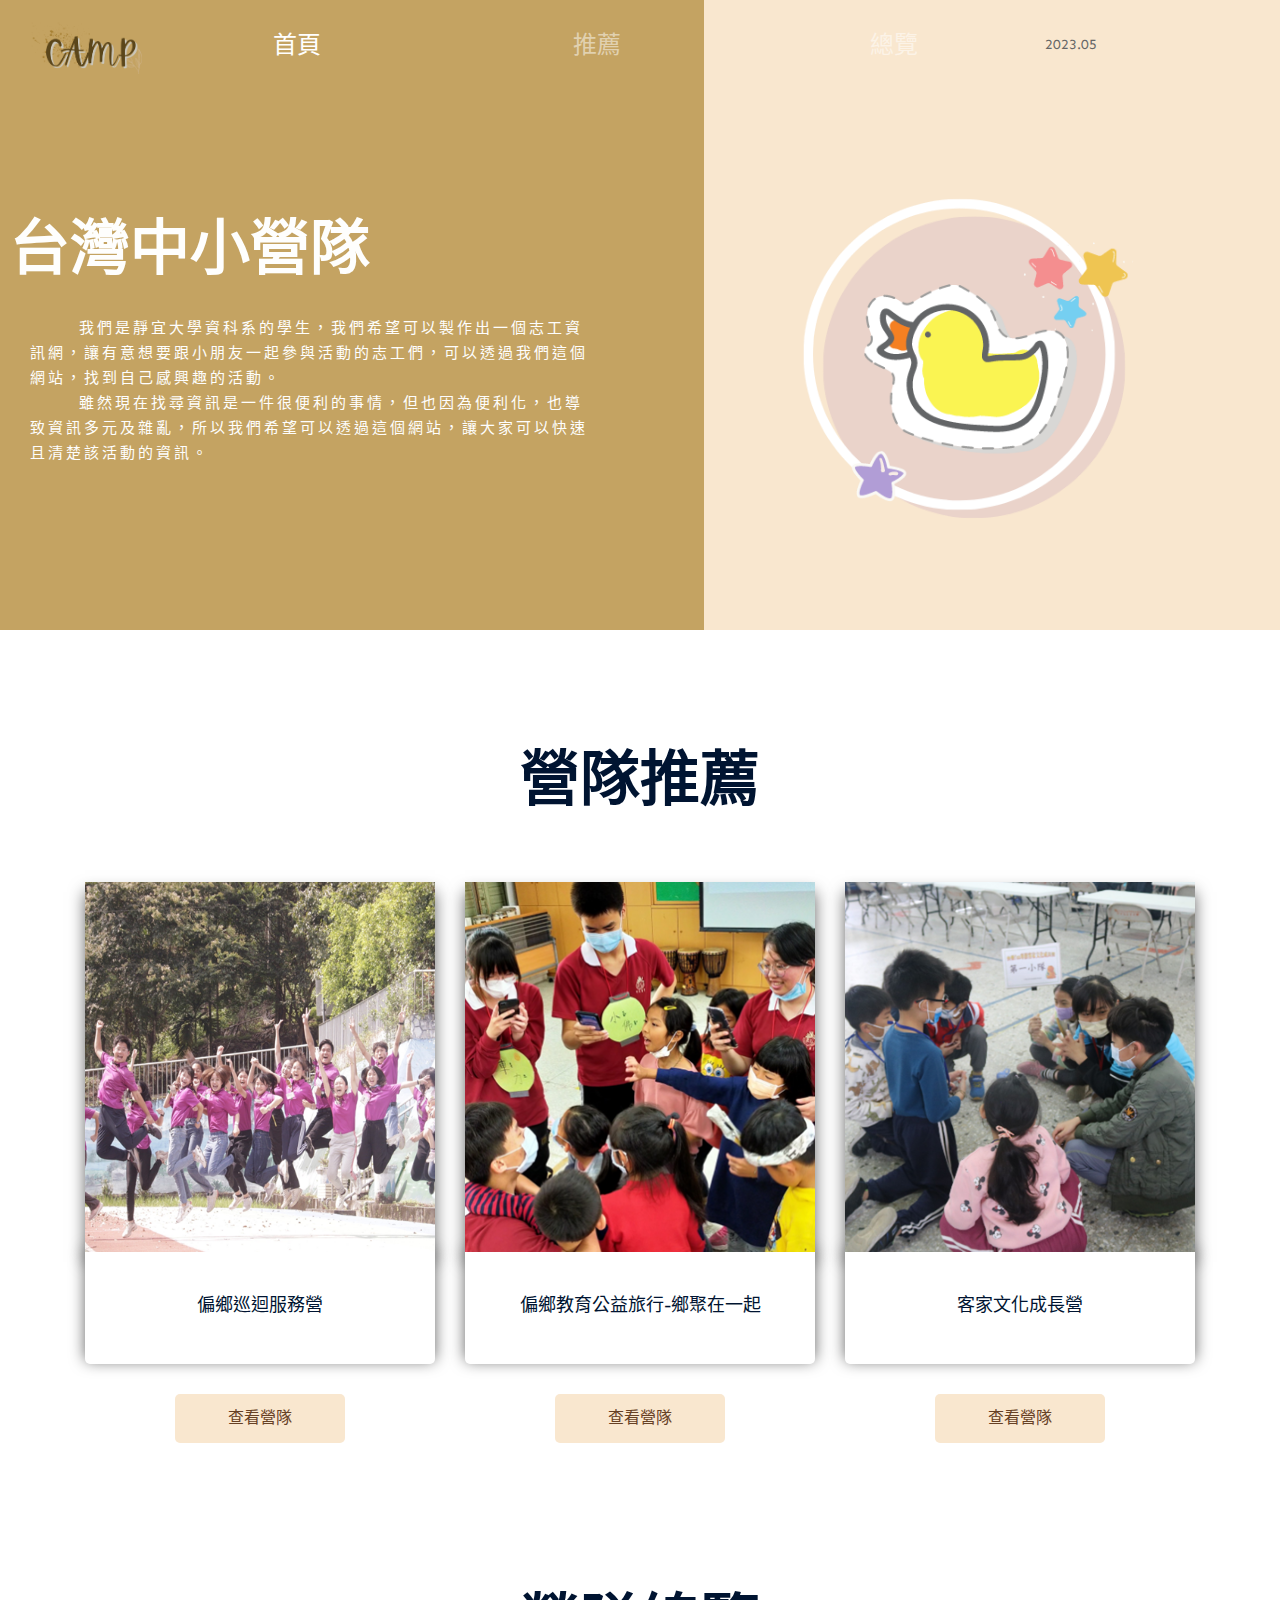
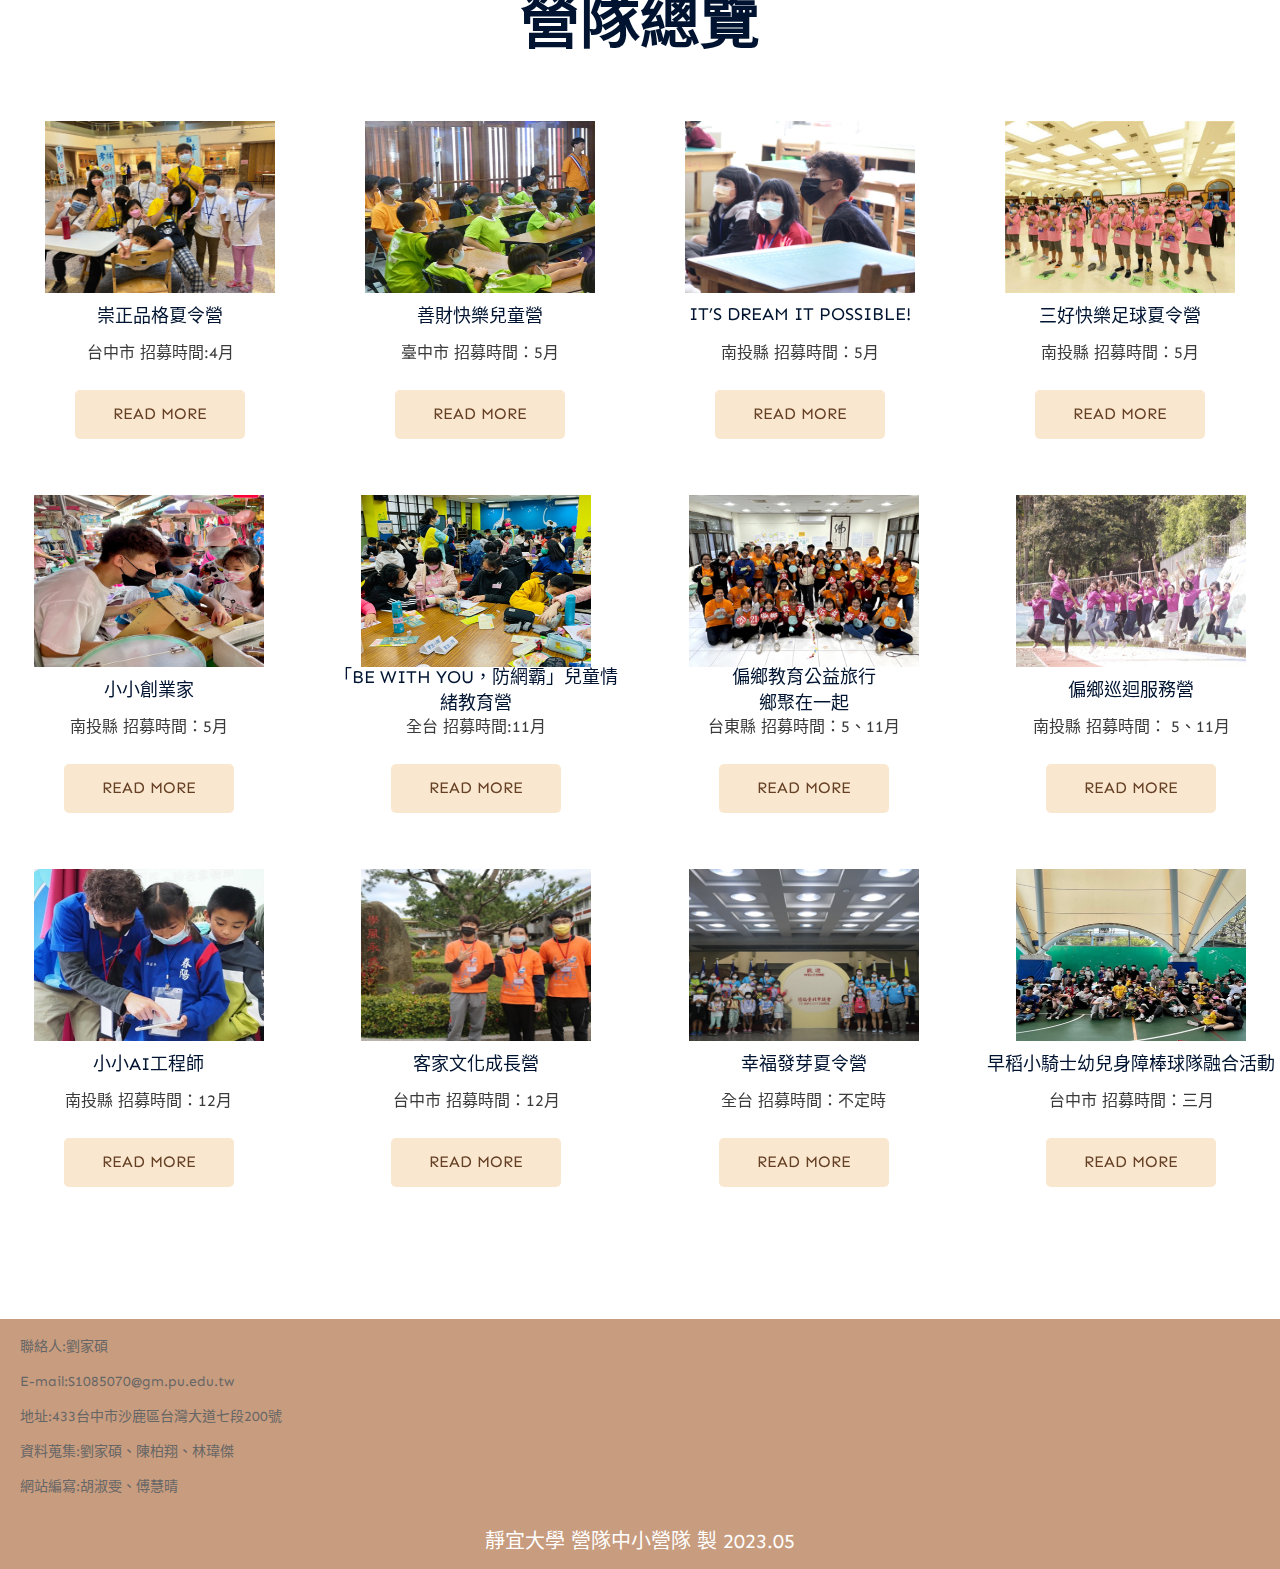
==== commit 51f5982a: "Add files via upload" ====
--- a/index.html
+++ b/index.html
@@ -1,274 +1,274 @@
-<!doctype html>
-<html lang="zh-TW">
-<html>
-   <head>
-      <!-- basic -->
-      <meta charset="utf-8">
-      <meta http-equiv="X-UA-Compatible" content="IE=edge">
-      <meta name="viewport" content="width=device-width, initial-scale=1">
-      <!-- mobile metas -->
-      <meta name="viewport" content="width=device-width, initial-scale=1">
-      <meta name="viewport" content="initial-scale=1, maximum-scale=1">
-      <!-- bootstrap css -->
-      <link rel="stylesheet" type="text/css" href="css/bootstrap.min.css">
-      <!-- style css樣式 -->
-      <link rel="stylesheet" type="text/css" href="css/style.css">
-      <!-- Responsive-->
-      <link rel="stylesheet" href="css/responsive.css">
-      <!-- fevicon圖標 -->
-      <link rel="icon" href="images/fevicon.png" type="image/gif">
-      <!-- font css -->
-      <link href="https://fonts.googleapis.com/css2?family=Sen:wght@400;700;800&amp;display=swap" rel="stylesheet">
-      <!-- Scrollbar Custom CSS -->
-      <link rel="stylesheet" href="css/jquery.mCustomScrollbar.min.css">
-      <!-- Tweaks for older IEs-->
-      <link rel="stylesheet" href="https://netdna.bootstrapcdn.com/font-awesome/4.0.3/css/font-awesome.css">
-   </head>
-   <body>
-      <div class="header_section1"><!--218靛色米黃 顏色比例-->
-         <div class="container-fluid">
-            <nav class="navigation navbar navbar-expand-md navbar-dark ">
-<!-- log占比243-->
-               <a class="navbar-brand" href="index.html"><img src="images/logo.png"></a>
-               <div class="collapse navbar-collapse" id="navbarSupportedContent">
-<!--至頂選項(左)-->
-                  <ul class="navbar-nav mr-auto">
-                     <li class="nav-item active">
-                        <a class="nav-link" href="index.html">&nbsp;首頁</a>
-                     </li>
-
-                     <li class="nav-item">
-                        <a class="nav-link" href="#recommend">&nbsp;&nbsp;推薦</a>
-                     </li>
-
-                      <li class="nav-item">
-                        <a class="nav-link" href="#main">&nbsp;&nbsp;總覽</a>
-                     </li>
-
-                  </ul>
-<!--至頂選項(左)end-->
-<!--至頂選項(右)-->
-                  <form class="form-inline my-2 my-lg-0">
-                     <div class="login_bt">
-                        <ul>
-                          <!--左上方可加字--><a>2023.05</a>
-                        </ul>
-                     </div>
-                  </form>
-<!--至頂選項(右)end-->
-               </div>
-            </nav>
-         </div>
-
-         <!-- banner section start橫幅部分開始 --> 
-         <div class="banner_section layout_padding"><!--底高 --> 
-
-               <div  class="carousel slide" data-ride="carousel">
-                        <div class="row">
-<!--靛底上文案-->
-                           <div class="col-md-6">
-                              <div class="banner_taital_main">
-                                 <h1 class="banner_taital">台灣中小營隊</h1>
-                                 <p class="banner_text">&nbsp;&nbsp;&nbsp;&nbsp;&nbsp;&nbsp;&nbsp;我們是靜宜大學資科系的學生，我們希望可以製作出一個志工資訊網，讓有意想要跟小朋友一起參與活動的志工們，可以透過我們這個網站，找到自己感興趣的活動。<br>
-                                 &nbsp;&nbsp;&nbsp;&nbsp;&nbsp;&nbsp;&nbsp;雖然現在找尋資訊是一件很便利的事情，但也因為便利化，也導致資訊多元及雜亂，所以我們希望可以透過這個網站，讓大家可以快速且清楚該活動的資訊。</p>
-                                 <div class="banner_img"></div>
-                                 <!--三格-->
-                              </div>
-                           </div>
-<!--靛底上文案end-->
-<!--黃底上圖片-->
-                           <div class="col-md-6">
-                              <div class="banner_img"><img src="images/banner-img.png"></div>
-                           </div>
-<!--黃底上圖片end-->
-                        </div>
-                              <a class="carousel-control-prev" href="#banner_slider" role="button" data-slide="prev"></a>
-                              <a class="carousel-control-next" href="#banner_slider" role="button" data-slide="next"></a>
-                 
-                </div>
-         </div>
-         <!-- banner section end -->
-      </div>
-      <!-- header section end -->
-      
-      <!-- studies section start -->
-      <div ID="recommend" class="studies_section layout_padding">
-         <div class="container">
-            <div class="row">
-               <div class="col-sm-12">
-                  <h1 class="studies_taital">營隊推薦</h1>
-               </div>
-            </div>
-
-            <div class="studies_section_2">
-               <div class="row">
-
-                  <div class="col-md-4">
-                     <div class="hover01 column">
-                        <figure><img src="images/偏鄉巡迴服務營/活動1.png"></figure>
-                     </div>
-                     <div class="studies_box">
-                        <h3 class="introduction_text">偏鄉巡迴服務營</h3>
-                     </div>
-                     <div class="read_bt"><a href="偏鄉巡迴服務營.html">查看營隊</a></div>
-                  </div>
-
-                  <div class="col-md-4">
-                     <div class="hover01 column">
-                        <figure><img src="images/偏鄉教育公益旅行-鄉聚在一起/活動3.png"></figure>
-                     </div>
-                     <div class="studies_box">
-                        <h3 class="introduction_text">偏鄉教育公益旅行-鄉聚在一起</h3>
-                     </div>
-                     <div class="read_bt"><a href="偏鄉教育公益旅行-鄉聚在一起.html">查看營隊</a></div>
-                  </div>
-
-                  <div class="col-md-4">
-                     <div class="hover01 column">
-                        <figure><img src="images/客家文化成長營/活動3.png"></figure>
-                     </div>
-                     <div class="studies_box">
-                        <h3 class="introduction_text">客家文化成長營</h3>
-                     </div>
-                     <div class="read_bt"><a href="客家文化成長營.html">查看營隊</a></div>
-                  </div>
-
-               </div>
-            </div>
-         </div>
-      </div>
-
-
-       <!-- coffee section start -->      
-      <div class="coffee_section layout_padding">
-         <div class="container">
-            <div class="row">
-               <h1 id="main" class="studies_taital">營隊總覽</h1>
-            </div>
-         </div>
-
-         <br><br>
-         <div class="coffee_section_2">
-            <div  class="carousel slide" data-ride="carousel">
-               <div class="carousel-inner">
-                  <div class="carousel-item active">
-                     <div class="container-fluid">
-                        <div class="row">
-
-                           <div class="col-lg-3 col-md-6">
-                              <div class="coffee_img"><img src="images/崇正/活動1.png"></div>
-                                 <h3 class="introduction_text">崇正品格夏令營</h3>
-                                 <p class="looking_text">台中市 招募時間:4月</p>
-                              <div class="read_bt"><a href="崇正.html">Read More</a></div>
-                           </div>
-                           <div class="col-lg-3 col-md-6">
-                              <div class="coffee_img"><img src="images/善財快樂兒童營/活動1.png"></div>
-                                 <h3 class="introduction_text">善財快樂兒童營</h3>
-                                 <p class="looking_text">臺中市 招募時間：5月</p>
-                              <div class="read_bt"><a href="善財快樂兒童營.html">Read More</a></div>
-                           </div>
-                           <div class="col-lg-3 col-md-6">
-                              <div class="coffee_img"><img src="images/It’s Dream It Possible!/活動1.png"></div>
-                                 <h3 class="introduction_text">It’s Dream It Possible!</h3>
-                                 <p class="looking_text">南投縣 招募時間：5月</p>
-                              <div class="read_bt"><a href="It’s Dream It Possible!.html">Read More</a></div>
-                           </div>
-                           <div class="col-lg-3 col-md-6">
-                              <div class="coffee_img"><img src="images/三好快樂足球夏令營/活動1.png"></div>
-                                 <h3 class="introduction_text">三好快樂足球夏令營</h3>
-                                 <p class="looking_text">南投縣 招募時間：5月</p>
-                              <div class="read_bt"><a href="三好快樂足球夏令營.html">Read More</a></div>
-                           </div>
-
-                        </div>
-                     </div>
-                     <br>
-                     <div class="row">
-
-                        <div class="col-lg-3 col-md-6">
-                           <div class="coffee_img"><img src="images/小小創業家/活動1.png"></div>
-                              <h3 class="introduction_text">小小創業家</h3>
-                              <p class="looking_text">南投縣 招募時間：5月</p>
-                           <div class="read_bt"><a href="小小創業家.html">Read More</a></div>
-                        </div>
-                        <div class="col-lg-3 col-md-6">
-                           <div class="coffee_img"><img src="images/「Be with you，防網霸」兒童情緒教育營/活動1.png"></div>
-                              <h3 class="introduction_text">「Be with you，防網霸」兒童情緒教育營</h3>
-                              <p class="looking_text">全台 招募時間:11月</p>
-                           <div class="read_bt"><a href="「Be with you，防網霸」兒童情緒教育營.html">Read More</a></div>
-                        </div>
-                        <div class="col-lg-3 col-md-6">
-                            <div class="coffee_img"><img src="images/偏鄉教育公益旅行-鄉聚在一起/活動1.png"></div>
-                              <h3 class="introduction_text">偏鄉教育公益旅行-鄉聚在一起</h3>
-                              <p class="looking_text">台東縣 招募時間：5、11月</p>
-                            <div class="read_bt"><a href="偏鄉教育公益旅行-鄉聚在一起.html">Read More</a></div>
-                         </div>
-                        <div class="col-lg-3 col-md-6">
-                           <div class="coffee_img"><img src="images/偏鄉巡迴服務營/活動1.png"></div>
-                              <h3 class="introduction_text">偏鄉巡迴服務營</h3>
-                              <p class="looking_text">南投縣 招募時間： 5、11月</p>
-                           <div class="read_bt"><a href="偏鄉巡迴服務營.html">Read More</a></div>
-                        </div>
-                     </div>
-                     <br>
-                     <div class="row">
-                        <div class="col-lg-3 col-md-6">
-                           <div class="coffee_img"><img src="images/AI工程師/活動1.png"></div>
-                              <h3 class="introduction_text">小小AI工程師</h3>
-                              <p class="looking_text">南投縣 招募時間：12月</p>
-                              <div class="read_bt"><a href="小小AI工程師.html">Read More</a></div>
-                           </div>
-                           <div class="col-lg-3 col-md-6">
-                              <div class="coffee_img"><img src="images/客家文化成長營/活動1.png"></div>
-                                 <h3 class="introduction_text">客家文化成長營</h3>
-                                 <p class="looking_text">台中市 招募時間：12月</p>
-                              <div class="read_bt"><a href="客家文化成長營.html">Read More</a></div>
-                           </div>
-                           <div class="col-lg-3 col-md-6">
-                              <div class="coffee_img"><img src="images/幸福發芽夏令營/活動1.png"></div>
-                                 <h3 class="introduction_text">幸福發芽夏令營</h3>
-                                 <p class="looking_text">全台 招募時間：不定時</p>
-                              <div class="read_bt"><a href="幸福發芽夏令營.html">Read More</a></div>
-                           </div>
-                              <div class="col-lg-3 col-md-6">
-                                 <div class="coffee_img"><img src="images/早稻小騎士幼兒身障棒球隊融合活動/活動1.png"></div>
-                                    <h3 class="introduction_text">早稻小騎士幼兒身障棒球隊融合活動</h3>
-                                    <p class="looking_text">台中市 招募時間：三月</p>
-                                 <div class="read_bt"><a href="早稻小騎士幼兒身障棒球隊融合活動.html">Read More</a></div>
-                              </div>
-                           </div>
-                        </div>
-                     </div>
-                  </div>
-               </div>
-            </div>
-         </div>
-      </div>
-      <!-- 營隊 section end -->
-
-      <br><br><br><br>
-
-      <!-- contact section start -->
-      <div class="copyright_section">
-         <p>聯絡人:劉家碩</p>
-         <p>E-mail:S1085070@gm.pu.edu.tw </p>
-         <p>地址:433台中市沙鹿區台灣大道七段200號</p>
-         <p>資料蒐集:劉家碩、陳柏翔、林瑋傑</p>
-         <p>網站編寫:胡淑雯、傅慧晴</p>
-         <div class="container">
-            <p class="copyright_text">靜宜大學 營隊中小營隊 製 2023.05</p>
-         </div>
-      </div>
-      <!-- copyright section end -->
-      <!-- Javascript files-->
-      <script src="js/jquery.min.js"></script>
-      <script src="js/popper.min.js"></script>
-      <script src="js/bootstrap.bundle.min.js"></script>
-      <script src="js/jquery-3.0.0.min.js"></script>
-      <script src="js/plugin.js"></script>
-      <!-- sidebar -->
-      <script src="js/jquery.mCustomScrollbar.concat.min.js"></script>
-      <script src="js/custom.js"></script>
-      <!-- javascript --> 
-   </body>
-</html>
+<!doctype html>
+<html lang="zh-TW">
+<html>
+   <head>
+      <!-- basic -->
+      <meta charset="utf-8">
+      <meta http-equiv="X-UA-Compatible" content="IE=edge">
+      <meta name="viewport" content="width=device-width, initial-scale=1">
+      <!-- mobile metas -->
+      <meta name="viewport" content="width=device-width, initial-scale=1">
+      <meta name="viewport" content="initial-scale=1, maximum-scale=1">
+      <!-- bootstrap css -->
+      <link rel="stylesheet" type="text/css" href="css/bootstrap.min.css">
+      <!-- style css樣式 -->
+      <link rel="stylesheet" type="text/css" href="css/style.css">
+      <!-- Responsive-->
+      <link rel="stylesheet" href="css/responsive.css">
+      <!-- fevicon圖標 -->
+      <link rel="icon" href="images/fevicon.png" type="image/gif">
+      <!-- font css -->
+      <link href="https://fonts.googleapis.com/css2?family=Sen:wght@400;700;800&amp;display=swap" rel="stylesheet">
+      <!-- Scrollbar Custom CSS -->
+      <link rel="stylesheet" href="css/jquery.mCustomScrollbar.min.css">
+      <!-- Tweaks for older IEs-->
+      <link rel="stylesheet" href="https://netdna.bootstrapcdn.com/font-awesome/4.0.3/css/font-awesome.css">
+   </head>
+   <body>
+      <div class="header_section1"><!--218靛色米黃 顏色比例-->
+         <div class="container-fluid">
+            <nav class="navigation navbar navbar-expand-md navbar-dark ">
+<!-- log占比243-->
+               <a class="navbar-brand" href="index.html"><img src="images/logo.png"></a>
+               <div class="collapse navbar-collapse" id="navbarSupportedContent">
+<!--至頂選項(左)-->
+                  <ul class="navbar-nav mr-auto">
+                     <li class="nav-item active">
+                        <a class="nav-link" href="index.html">&nbsp;首頁</a>
+                     </li>
+
+                     <li class="nav-item">
+                        <a class="nav-link" href="#recommend">&nbsp;&nbsp;推薦</a>
+                     </li>
+
+                      <li class="nav-item">
+                        <a class="nav-link" href="#main">&nbsp;&nbsp;總覽</a>
+                     </li>
+
+                  </ul>
+<!--至頂選項(左)end-->
+<!--至頂選項(右)-->
+                  <form class="form-inline my-2 my-lg-0">
+                     <div class="login_bt">
+                        <ul>
+                          <!--左上方可加字--><a>2023.05</a>
+                        </ul>
+                     </div>
+                  </form>
+<!--至頂選項(右)end-->
+               </div>
+            </nav>
+         </div>
+
+         <!-- banner section start橫幅部分開始 --> 
+         <div class="banner_section layout_padding"><!--底高 --> 
+
+               <div  class="carousel slide" data-ride="carousel">
+                        <div class="row">
+<!--靛底上文案-->
+                           <div class="col-md-6">
+                              <div class="banner_taital_main">
+                                 <h1 class="banner_taital">台灣中小營隊</h1>
+                                 <p class="banner_text">&nbsp;&nbsp;&nbsp;&nbsp;&nbsp;&nbsp;&nbsp;我們是靜宜大學資科系的學生，我們希望可以製作出一個志工資訊網，讓有意想要跟小朋友一起參與活動的志工們，可以透過我們這個網站，找到自己感興趣的活動。<br>
+                                 &nbsp;&nbsp;&nbsp;&nbsp;&nbsp;&nbsp;&nbsp;雖然現在找尋資訊是一件很便利的事情，但也因為便利化，也導致資訊多元及雜亂，所以我們希望可以透過這個網站，讓大家可以快速且清楚該活動的資訊。</p>
+                                 <div class="banner_img"></div>
+                                 <!--三格-->
+                              </div>
+                           </div>
+<!--靛底上文案end-->
+<!--黃底上圖片-->
+                           <div class="col-md-6">
+                              <div class="banner_img"><img src="images/banner-img.png"></div>
+                           </div>
+<!--黃底上圖片end-->
+                        </div>
+                              <a class="carousel-control-prev" href="#banner_slider" role="button" data-slide="prev"></a>
+                              <a class="carousel-control-next" href="#banner_slider" role="button" data-slide="next"></a>
+                 
+                </div>
+         </div>
+         <!-- banner section end -->
+      </div>
+      <!-- header section end -->
+      
+      <!-- studies section start -->
+      <div ID="recommend" class="studies_section layout_padding">
+         <div class="container">
+            <div class="row">
+               <div class="col-sm-12">
+                  <h1 class="studies_taital">營隊推薦</h1>
+               </div>
+            </div>
+
+            <div class="studies_section_2">
+               <div class="row">
+
+                  <div class="col-md-4">
+                     <div class="hover01 column">
+                        <figure><img src="images/偏鄉巡迴服務營/活動1.png"></figure>
+                     </div>
+                     <div class="studies_box">
+                        <h3 class="introduction_text">偏鄉巡迴服務營</h3>
+                     </div>
+                     <div class="read_bt"><a href="偏鄉巡迴服務營.html">查看營隊</a></div>
+                  </div>
+
+                  <div class="col-md-4">
+                     <div class="hover01 column">
+                        <figure><img src="images/偏鄉教育公益旅行-鄉聚在一起/活動3.png"></figure>
+                     </div>
+                     <div class="studies_box">
+                        <h3 class="introduction_text">偏鄉教育公益旅行-鄉聚在一起</h3>
+                     </div>
+                     <div class="read_bt"><a href="偏鄉教育公益旅行-鄉聚在一起.html">查看營隊</a></div>
+                  </div>
+
+                  <div class="col-md-4">
+                     <div class="hover01 column">
+                        <figure><img src="images/客家文化成長營/活動3.png"></figure>
+                     </div>
+                     <div class="studies_box">
+                        <h3 class="introduction_text">客家文化成長營</h3>
+                     </div>
+                     <div class="read_bt"><a href="客家文化成長營.html">查看營隊</a></div>
+                  </div>
+
+               </div>
+            </div>
+         </div>
+      </div>
+
+
+       <!-- coffee section start -->      
+      <div class="coffee_section layout_padding">
+         <div class="container">
+            <div class="row">
+               <h1 id="main" class="studies_taital">營隊總覽</h1>
+            </div>
+         </div>
+
+         <br><br>
+         <div class="coffee_section_2">
+            <div  class="carousel slide" data-ride="carousel">
+               <div class="carousel-inner">
+                  <div class="carousel-item active">
+                     <div class="container-fluid">
+                        <div class="row">
+
+                           <div class="col-lg-3 col-md-6">
+                              <div class="coffee_img"><img src="images/崇正/活動1.png"></div>
+                                 <h3 class="introduction_text">崇正品格夏令營</h3>
+                                 <p class="looking_text">台中市 招募時間:4月</p>
+                              <div class="read_bt"><a href="崇正.html">Read More</a></div>
+                           </div>
+                           <div class="col-lg-3 col-md-6">
+                              <div class="coffee_img"><img src="images/善財快樂兒童營/活動1.png"></div>
+                                 <h3 class="introduction_text">善財快樂兒童營</h3>
+                                 <p class="looking_text">臺中市 招募時間：5月</p>
+                              <div class="read_bt"><a href="善財快樂兒童營.html">Read More</a></div>
+                           </div>
+                           <div class="col-lg-3 col-md-6">
+                              <div class="coffee_img"><img src="images/It’s Dream It Possible!/活動1.png"></div>
+                                 <h3 class="introduction_text">It’s Dream It Possible!</h3>
+                                 <p class="looking_text">南投縣 招募時間：5月</p>
+                              <div class="read_bt"><a href="It’s Dream It Possible!.html">Read More</a></div>
+                           </div>
+                           <div class="col-lg-3 col-md-6">
+                              <div class="coffee_img"><img src="images/三好快樂足球夏令營/活動1.png"></div>
+                                 <h3 class="introduction_text">三好快樂足球夏令營</h3>
+                                 <p class="looking_text">南投縣 招募時間：5月</p>
+                              <div class="read_bt"><a href="三好快樂足球夏令營.html">Read More</a></div>
+                           </div>
+
+                        </div>
+                     </div>
+                     <br>
+                     <div class="row">
+
+                        <div class="col-lg-3 col-md-6">
+                           <div class="coffee_img"><img src="images/小小創業家/活動1.png"></div>
+                              <h3 class="introduction_text">小小創業家</h3>
+                              <p class="looking_text">南投縣 招募時間：5月</p>
+                           <div class="read_bt"><a href="小小創業家.html">Read More</a></div>
+                        </div>
+                        <div class="col-lg-3 col-md-6">
+                           <div class="coffee_img"><img src="images/「Be with you，防網霸」兒童情緒教育營/活動1.png"></div>
+                              <h3 class="introduction_text">「Be with you，防網霸」兒童情緒教育營</h3>
+                              <p class="looking_text">全台 招募時間:11月</p>
+                           <div class="read_bt"><a href="「Be with you，防網霸」兒童情緒教育營.html">Read More</a></div>
+                        </div>
+                        <div class="col-lg-3 col-md-6">
+                            <div class="coffee_img"><img src="images/偏鄉教育公益旅行-鄉聚在一起/活動1.png"></div>
+                              <h3 class="introduction_text">偏鄉教育公益旅行<br>鄉聚在一起</h3>
+                              <p class="looking_text">台東縣 招募時間：5、11月</p>
+                            <div class="read_bt"><a href="偏鄉教育公益旅行-鄉聚在一起.html">Read More</a></div>
+                         </div>
+                        <div class="col-lg-3 col-md-6">
+                           <div class="coffee_img"><img src="images/偏鄉巡迴服務營/活動1.png"></div>
+                              <h3 class="introduction_text">偏鄉巡迴服務營</h3>
+                              <p class="looking_text">南投縣 招募時間： 5、11月</p>
+                           <div class="read_bt"><a href="偏鄉巡迴服務營.html">Read More</a></div>
+                        </div>
+                     </div>
+                     <br>
+                     <div class="row">
+                        <div class="col-lg-3 col-md-6">
+                           <div class="coffee_img"><img src="images/AI工程師/活動1.png"></div>
+                              <h3 class="introduction_text">小小AI工程師</h3>
+                              <p class="looking_text">南投縣 招募時間：12月</p>
+                              <div class="read_bt"><a href="小小AI工程師.html">Read More</a></div>
+                           </div>
+                           <div class="col-lg-3 col-md-6">
+                              <div class="coffee_img"><img src="images/客家文化成長營/活動1.png"></div>
+                                 <h3 class="introduction_text">客家文化成長營</h3>
+                                 <p class="looking_text">台中市 招募時間：12月</p>
+                              <div class="read_bt"><a href="客家文化成長營.html">Read More</a></div>
+                           </div>
+                           <div class="col-lg-3 col-md-6">
+                              <div class="coffee_img"><img src="images/幸福發芽夏令營/活動1.png"></div>
+                                 <h3 class="introduction_text">幸福發芽夏令營</h3>
+                                 <p class="looking_text">全台 招募時間：不定時</p>
+                              <div class="read_bt"><a href="幸福發芽夏令營.html">Read More</a></div>
+                           </div>
+                              <div class="col-lg-3 col-md-6">
+                                 <div class="coffee_img"><img src="images/早稻小騎士幼兒身障棒球隊融合活動/活動1.png"></div>
+                                    <h3 class="introduction_text">早稻小騎士幼兒身障棒球隊融合活動</h3>
+                                    <p class="looking_text">台中市 招募時間：三月</p>
+                                 <div class="read_bt"><a href="早稻小騎士幼兒身障棒球隊融合活動.html">Read More</a></div>
+                              </div>
+                           </div>
+                        </div>
+                     </div>
+                  </div>
+               </div>
+            </div>
+         </div>
+      </div>
+      <!-- 營隊 section end -->
+
+      <br><br><br><br>
+
+      <!-- contact section start -->
+      <div class="copyright_section">
+         <p>聯絡人:劉家碩</p>
+         <p>E-mail:S1085070@gm.pu.edu.tw </p>
+         <p>地址:433台中市沙鹿區台灣大道七段200號</p>
+         <p>資料蒐集:劉家碩、陳柏翔、林瑋傑</p>
+         <p>網站編寫:胡淑雯、傅慧晴</p>
+         <div class="container">
+            <p class="copyright_text">靜宜大學 營隊中小營隊 製 2023.05</p>
+         </div>
+      </div>
+      <!-- copyright section end -->
+      <!-- Javascript files-->
+      <script src="js/jquery.min.js"></script>
+      <script src="js/popper.min.js"></script>
+      <script src="js/bootstrap.bundle.min.js"></script>
+      <script src="js/jquery-3.0.0.min.js"></script>
+      <script src="js/plugin.js"></script>
+      <!-- sidebar -->
+      <script src="js/jquery.mCustomScrollbar.concat.min.js"></script>
+      <script src="js/custom.js"></script>
+      <!-- javascript --> 
+   </body>
+</html>
--- a/css/style.css
+++ b/css/style.css
@@ -1,2510 +1,2540 @@
-/*--------------------------------------------------------------------- File Name: style.css ---------------------------------------------------------------------*/
-
-
-/*--------------------------------------------------------------------- import Files ---------------------------------------------------------------------*/
-
-@import url(animate.min.css);
-@import url(normalize.css);
-@import url(icomoon.css);
-@import url(css/font-awesome.min.css);
-@import url(meanmenu.css);
-@import url(owl.carousel.min.css);
-@import url(swiper.min.css);
-@import url(slick.css);
-@import url(jquery.fancybox.min.css);
-@import url(jquery-ui.css);
-@import url(nice-select.css);
-
-/*--------------------------------------------------------------------- skeleton ---------------------------------------------------------------------*/
-
-* {
-    box-sizing: border-box !important;
-    transition: ease all 0.5s;
-}
-
-html {
-    scroll-behavior: smooth;
-}
-
-body {
-    color: #666666;
-    font-size: 14px;
-    font-family: 'Sen', sans-serif;
-    line-height: 1.80857;
-    font-weight: normal;
-    overflow-x: hidden;
-}
-
-a {
-    color: #1f1f1f;
-    text-decoration: none !important;
-    outline: none !important;
-    -webkit-transition: all .3s ease-in-out;
-    -moz-transition: all .3s ease-in-out;
-    -ms-transition: all .3s ease-in-out;
-    -o-transition: all .3s ease-in-out;
-    transition: all .3s ease-in-out;
-}
-
-h1,
-h2,
-h3,
-h4,
-h5,
-h6 {
-    letter-spacing: 0;
-    font-weight: normal;
-    position: relative;
-    padding: 0 0 10px 0;
-    font-weight: normal;
-    line-height: normal;
-    color: #111111;
-    margin: 0
-}
-
-h1 {
-     font-size: 50px;
-     color: #9D785C;
-     font-family: 'Baloo Chettan', cursive;
-}
-h2 {
-     font-size: 22px;
-     font-family: 'Baloo Chettan', cursive;
-}
-h3 {
-    font-size: 18px
-}
-
-h4 {
-    font-size: 16px
-}
-
-h5 {
-    font-size: 14px
-}
-
-h6 {
-    font-size: 13px
-}
-
-*,
-*::after,
-*::before {
-    -webkit-box-sizing: border-box;
-    -moz-box-sizing: border-box;
-    box-sizing: border-box;
-}
-
-h1 a,
-h2 a,
-h3 a,
-h4 a,
-h5 a,
-h6 a {
-    color: #212121;
-    text-decoration: none!important;
-    opacity: 1
-}
-
-button:focus {
-    outline: none;
-}
-
-ul,
-li,
-ol {
-    margin: 0px;
-    padding: 0px;
-    list-style: none;
-}
-
-p {
-    margin: 20px;
-    font-weight: 300;
-    font-size: 15px;
-    line-height: 15px;
-}
-
-a {
-    color: #222222;
-    text-decoration: none;
-    outline: none !important;
-}
-
-a,
-.btn {
-    text-decoration: none !important;
-    outline: none !important;
-    -webkit-transition: all .3s ease-in-out;
-    -moz-transition: all .3s ease-in-out;
-    -ms-transition: all .3s ease-in-out;
-    -o-transition: all .3s ease-in-out;
-    transition: all .3s ease-in-out;
-}
-
-img {
-    max-width: 100%;
-    height: auto;
-    
-}
-
- :focus {
-    outline: 0;
-}
-
-.paddind_bottom_0 {
-    padding-bottom: 0 !important;
-}
-
-.btn-custom {
-    margin-top: 20px;
-    background-color: transparent !important;
-    border: 2px solid #ddd;
-    padding: 12px 40px;
-    font-size: 16px;
-}
-
-.lead {
-    font-size: 18px;
-    line-height: 30px;
-    color: #767676;
-    margin: 0;
-    padding: 0;
-}
-
-.form-control:focus {
-    border-color: #ffffff !important;
-    box-shadow: 0 0 0 .2rem rgba(255, 255, 255, .25);
-}
-
-.navbar-form input {
-    border: none !important;
-}
-
-.badge {
-    font-weight: 500;
-}
-
-blockquote {
-    margin: 20px 0 20px;
-    padding: 30px;
-}
-
-button {
-    border: 0;
-    margin: 0;
-    padding: 0;
-    cursor: pointer;
-
-}
-
-.full {
-    float: left;
-    width: 100%;
-}
-
-.layout_padding {
-    padding-top: 100px;
-    padding-bottom: 0px;
-}
-
-.padding_0 {
-    padding: 0px;
-}
-
-
-/* header section start */
-
-.header_section1 {
-
-    width: 100%;
-    float: left;
-    background: linear-gradient(90deg, #C4A362 55%, #F9E7CF 55%);/*靛黃占比*/
-    height: auto;
-    background-size: 100%;
-    background-repeat: no-repeat;
-    position: relative;
-}
-
-.header_bg {
-    background: #fb6818;
-    border-bottom: 1px solid #ffffff;
-}
-
-.bg-light {
-    background-color: transparent !important;
-}
-
-.mr-auto,
-.mx-auto {
-    text-align: center;
-}
-
-.ml-auto,
-.mx-auto {
-    margin: 0 auto;
-}
-/*logo大小*/
-a.navbar-brand {
-    width: 24%;
-}
-
-.navbar-expand-lg .navbar-nav .nav-link {
-    padding: 3px 5px;
-    font-size: 76px;
-    color: #fefefd;
-    margin: 0px 6px;
-    border: 1px solid transparent;
-    border-radius: 5px;
-    text-transform: uppercase;
-}
-
-.navbar-light .navbar-nav .active>.nav-link,
-.navbar-light .navbar-nav .nav-link.active,
-.navbar-light .navbar-nav .nav-link.show,
-.navbar-light .navbar-nav .show>.nav-link {
-    color: #fefefd;
-    border: 1px solid #fefefd;
-    
-}
-
-.navbar-light .navbar-nav .nav-link:focus,
-.navbar-light .navbar-nav .nav-link:hover {
-    color: #fefefd;/*白色*/
-    border: 1px solid #fefefd;
-
-}
-
-.navbar-brand {
-    margin: 0px;
-    float: right;
-    width: 140%;
-
-}
-/*左三*/
-.nav-link {
-    font-size: 24px;
-}
-/*logo文字*/
-.navbar {
-    padding: 10px 10px;
-}
-
-.user_icon {
-    padding-right: 24px;
-}
-
-.login_bt {
-    width: 210px;
-}
-
-.login_bt ul {
-    margin: 0px;
-    padding: 0px;
-}
-
-.login_bt li a {
-    float: left;
-    font-size: px;
-    color: #001431;/*深藍*/
-    text-transform: uppercase;
-    padding: 0px 0px 0px 50px;
-}
-
-.login_bt li a:hover {
-    color: #ffffff;
-}
-
-
-/* header section end */
-
-
-/* banner section start */
-
-.banner_section {
-    width: 100%;
-    float: left;
-    padding: 100px 0px;
-
-}
-
-.banner_taital_main {
-    width: 100%;
-    float: left;
-    padding-left: 100px;
-}
-
-.banner_taital {
-    width: 90%;
-    font-size: 60px;
-    color: #fefefd;
-    text-transform: uppercase;
-    font-weight: bold;}
-
-.banner_text {
-    width: 95%;
-    font-size: 25px;/*文案大小*/
-    color: #fefefd;
-    float: left;
-    padding-top: 10px;
-    margin: 0px;
-    line-height:45px;   /* 設定文字行距 */
-    letter-spacing: 3px;/* 設定文字間距 */
-}
-
-.started_bt {
-    width: 170px;
-    float: left;
-    margin-left: 15px;
-    margin-top: 30px;
-}
-
-.started_bt a {
-    width: 100%;
-    float: left;
-    padding: 8px 10px;
-    color: #ffffff;
-    background-color: #e73232;
-    text-align: center;
-    font-size: 18px;
-    text-transform: uppercase;
-    border-radius: 5px;
-}
-
-.started_bt a:hover {
-    color: #001431;
-    background-color: #ffffff;
-}
-
-.readmore_btn {
-    width: 170px;
-    float: left;
-    margin-top: 30px;
-}
-
-.readmore_btn a {
-    width: 100%;
-    float: left;
-    padding: 8px 10px;
-    color: #ffffff;
-    background-color: #e73232;
-    text-align: center;
-    font-size: 18px;
-    text-transform: uppercase;
-    border-radius: 5px;
-}
-
-.readmore_btn a:hover {
-    color: #001431;
-    background-color: #ffffff;
-}
-
-.readmore_btn.active a {
-    color: #001431;
-    background-color: #ffffff;
-}
-
-.banner_img {
-    width: 58%;
-    margin: 0 auto;
-    text-align: center;
-}
-
-#banner_slider a.carousel-control-prev {
-    left: initial;
-    top: 180px;
-    right: -14px;
-    color: #ffffff;
-    background-color: #001431;
-}
-
-#banner_slider a.carousel-control-next {
-    right: -14px;
-    top: 120px;
-}
-
-#banner_slider .carousel-control-next,
-#banner_slider .carousel-control-prev {
-    width: 55px;
-    height: 55px;
-    background: #e73232;
-    opacity: 1;
-    font-size: 16px;
-    color: #ffffff;
-}
-
-#banner_slider .carousel-control-next:focus,
-#banner_slider .carousel-control-next:hover,
-#banner_slider .carousel-control-prev:focus,
-#banner_slider .carousel-control-prev:hover {
-    color: #ffffff;
-    background-color: #001431;
-}
-
-
-/* banner section end */
-/* services section start */
-
-.services_section {
-    width: 100%;
-    float: left;
-}
-
-.services_section_2 {
-    width: 100%;
-    float: left;
-    background-color: #f8f2e2;
-    padding: 90px 0px;
-    margin-top: 60px;
-}
-
-.corporate_text {
-    width: 100%;
-    float: left;
-    color: #001431;
-    font-size: 24px;
-    text-transform: uppercase;
-    font-weight: bold;
-    padding: 20px 0px;
-}
-
-p.chunks_text {
-    width: 80%;
-    float: left;
-    font-size: 16px;
-    margin: 0px;
-    color: #001431;
-}
-
-.readmore_button {
-    width: 160px;
-    float: left;
-    margin-top: 30px;
-}
-
-.readmore_button a {
-    width: 160px;
-    float: left;
-    font-size: 16px;
-    color: #ffffff;
-    background-color: #001431;
-    text-align: center;
-    padding: 10px;
-    border-radius: 5px;
-}
-
-.service_box .house_icon .image_2 {
-    display: none;
-}
-
-.service_box:hover .house_icon .image_2 {
-    display: block;
-}
-
-.service_box:hover .house_icon .image_1 {
-    display: none;
-}
-
-.service_box:hover .corporate_text {
-    color: #C4A362;
-}
-
-.service_box:hover .readmore_button a {
-    background-color: #C4A362;
-    color: #ffffff;
-}
-
-.service_box.active .corporate_text {
-    color: #C4A362
-}
-
-.service_box.active .readmore_button a {
-    background-color: #C4A362;
-    color: #ffffff;
-}
-
-#main_slider a.carousel-control-prev {
-    left: 40px;
-    top: 130px;
-}
-
-#main_slider a.carousel-control-next {
-    right: 40px;
-    top: 130px;
-}
-
-#main_slider .carousel-control-next,
-#main_slider .carousel-control-prev {
-    width: 55px;
-    height: 55px;
-    background: #001431;
-    opacity: 1;
-    font-size: 16px;
-    color: #ffffff;
-    border-radius: 100px;
-}
-
-#main_slider .carousel-control-next:focus,
-#main_slider .carousel-control-next:hover,
-#main_slider .carousel-control-prev:focus,
-#main_slider .carousel-control-prev:hover {
-    color: #ffffff;
-    background-color: #F9E7CF
-}
-
-
-/* services section end */
-
-
-/* studies section start */
-
-.studies_section {
-    width: 100%;
-    float: left;
-    padding-bottom: 100px;
-}
-
-.studies_taital {
-    width: 100%;
-    font-size: 60px;
-    color: #001431;
-    text-align: center;
-    font-weight: bold;
-    text-transform: uppercase;
-    font-weight: bold
-    
-}
-
-
-.studies_section_2 {
-    width: 100%;
-    float: left;
-    padding: 40px 0px 0px 0px;
-}
-
-.studies_box {
-    width: 100%;
-    float: left;
-    background-color: #ffffff;
-    border-bottom-right-radius: 5px;
-    border-bottom-left-radius: 5px;
-    height: auto;
-    padding: 30px 10px;
-    box-shadow: 0px -3px 15px 0px;
-}
-
-
-/* Zoom In #1 */
-
-.hover01 figure img {
-    -webkit-transform: scale(1);
-    transform: scale(1);
-    -webkit-transition: .3s ease-in-out;
-    transition: .3s ease-in-out;
-    min-height: 370px;
-}
-
-.hover01 figure:hover img {
-    -webkit-transform: scale(1.3);
-    transform: scale(1.3);
-}
-
-.column {
-    margin: 15px 0px 0;
-    padding: 0;
-    box-shadow: 0px 10px 15px 0px;
-}
-
-.column:last-child {
-    padding-bottom: 30px;
-}
-
-.column::after {
-    content: '';
-    clear: both;
-    display: block;
-}
-
-figure {
-    width: 100%;
-    height: 100%;
-    margin: 0;
-    padding: 0;
-    background: #fff;
-    overflow: hidden;
-}
-
-figure:hover+span {
-    bottom: -36px;
-    opacity: 1;
-}
-
-.introduction_text {
-    width: 100%;
-    float: left;
-    text-align: center;
-    color: #001431;
-    font-size: 20px;
-    padding: 0px;
-    text-transform: uppercase;
-    font-weight: bold;
-}
-
-.read_bt {
-    width: 170px;
-    margin: 0 auto;
-    text-align: center;
-}
-
-.read_bt a {
-    width: 100%;
-    float: left;
-    font-size: 16px;
-    color: #664024;
-    padding: 10px;
-    text-align: center;
-    background-color: #F9E7CF;
-    margin-top: 30px;
-    border-radius: 5px;
-    text-transform: uppercase;
-}
-
-.read_bt a:hover {
-    color: #ffffff;
-    background-color: #C4A362;
-}
-
-.read_bt.active a {
-    color: #ffffff;
-    background-color: #e53232;
-}
-
-
-/* studies section end */
-
-
-/* about section start */
-
-.about_section {
-    width: 100%;
-    float: left;
-    background-color: #001431;
-    height: auto;
-    padding: 90px 0px 40px 0px;
-}
-
-.about_text_main {
-    width: 100%;
-    float: left;
-    padding: 100px 0px;
-}
-
-.about_taital {
-    width: 100%;
-    float: left;
-    font-size: 40px;
-    color: #ffffff;
-    font-weight: bold;
-}
-
-.about_text {
-    width: 100%;
-    float: left;
-    font-size: 16px;
-    color: #fefefd;
-    margin: 30px 0px 0px 0px;
-}
-
-.about_img {
-    width: auto;
-    margin-top: 30px;
-}
-
-.readmore_bt {
-    width: 170px;
-    float: left;
-    margin-top: 50px;
-}
-
-.readmore_bt a {
-    width: 100%;
-    float: left;
-    font-size: 16px;
-    color: #ffffff;
-    background-color: #e73232;
-    text-align: center;
-    padding: 10px;
-    border-radius: 5px;
-    text-transform: uppercase;
-}
-
-.readmore_bt a:hover {
-    color: #ffffff;
-    background-color: #001431;
-}
-
-
-/* about section end */
-
-
-/* newsletter section start */
-
-.newsletter_section {
-    width: 100%;
-    float: left;
-}
-
-.newsletter_taital_main {
-    width: 100%;
-    display: flex;
-}
-
-.newsletter_taital {
-    width: 100%;
-    float: left;
-    font-size: 40px;
-    color: #212120;
-    font-weight: bold;
-    text-transform: uppercase;
-}
-
-hr.newsletter_border_main {
-    width: 70%;
-    border: 1px solid #212120;
-    margin-top: 25px;
-}
-
-.email_bt {
-    color: #d9d9d8;
-    width: 100%;
-    height: 60px;
-    font-size: 18px;
-    background-color: #ffffff;
-    padding: 15px 20px 10px 20px;
-    border: 0px;
-    margin-top: 40px;
-    box-shadow: 0px 0px 11px 2px;
-}
-
-textarea#comment::placeholder {
-    color: #d9d9d8;
-}
-
-.subscribe_bt {
-    width: 180px;
-    margin: 0 auto;
-    text-align: center;
-    margin-top: 40px;
-}
-
-.subscribe_bt a {
-    width: 100%;
-    float: left;
-    font-size: 18px;
-    color: #fefefd;
-    background-color: #f9bc19;
-    padding: 10px;
-    text-align: center;
-    border-radius: 5px;
-    text-transform: uppercase;
-}
-
-
-/* newsletter section end */
-
-
-/* testimonial section start */
-
-.customer_section {
-    width: 100%;
-    float: left;
-}
-
-.customer_taital {
-    width: 100%;
-    float: left;
-    font-size: 40px;
-    color: #001431;
-    font-weight: bold;
-    text-transform: uppercase;
-    text-align: center;
-}
-
-.customer_section_2 {
-    width: 100%;
-    float: left;
-    margin-top: 50px;
-}
-
-.box_main {
-    width: 100%;
-    float: left;
-    background-color: #ffffff;
-    padding: 0px 50px 0px 50px;
-}
-
-.customer_text {
-    width: 100%;
-    font-size: 14px;
-    color: #737372;
-    margin: 0 auto;
-}
-
-.quick_icon {
-    float: right;
-}
-
-.customer_main {
-    width: 100%;
-    margin-top: 50px;
-}
-
-.customer_left {
-    width: 30%;
-    float: left;
-}
-
-.customer_right {
-    width: 70%;
-    float: left;
-    margin-top: 40px;
-}
-
-.customer_name {
-    width: 100%;
-    float: left;
-    font-size: 26px;
-    font-weight: bold;
-    color: #e73232;
-}
-
-.enim_text {
-    width: 100%;
-    float: left;
-    font-size: 16px;
-    color: #001431;
-    margin: 20px 0px 0px 0px;
-}
-
-#my_slider a.carousel-control-prev {
-    left: 30px;
-    top: 190px;
-}
-
-#my_slider a.carousel-control-next {
-    right: 30px;
-    top: 190px;
-}
-
-#my_slider .carousel-control-next,
-#my_slider .carousel-control-prev {
-    width: 55px;
-    height: 55px;
-    background: #001431;
-    opacity: 1;
-    font-size: 18px;
-    color: #ffffff;
-    border-radius: 100%;
-}
-
-#my_slider .carousel-control-next:focus,
-#my_slider .carousel-control-next:hover,
-#my_slider .carousel-control-prev:focus,
-#my_slider .carousel-control-prev:hover {
-    color: #ffffff;
-    background-color: #e73232
-}
-
-
-/* testimonial section end */
-
-
-/* news section start */
-
-.news_section {
-    width: 100%;
-    float: left;
-}
-
-.news_taital {
-    width: 100%;
-    float: left;
-    font-size: 40px;
-    text-transform: uppercase;
-    color: #011430;
-    font-weight: bold;
-    text-align: center;
-}
-
-.news_section_2 {
-    width: 98%;
-    margin: 0 auto;
-    text-align: center;
-    background-color: #ffffff;
-    height: auto;
-    padding-bottom: 30px;
-    border-radius: 5px;
-}
-
-.news_box {
-    width: 100%;
-    background-color: #fff;
-    border-radius: 5px;
-    box-shadow: 0px 5px 5px 0px #e9e9e8;
-    float: left;
-    padding-bottom: 40px;
-    margin-top: 30px;
-}
-
-.does_taital {
-    width: 100%;
-    float: left;
-    font-size: 30px;
-    color: #011430;
-    text-align: center;
-    font-weight: bold;
-    padding-top: 60px;
-}
-
-.dummy_text {
-    width: 90%;
-    text-align: center;
-    font-size: 16px;
-    margin: 0 auto;
-    color: #011430;
-}
-
-#custom_slider a.carousel-control-next {
-    right: 0px;
-    left: 0px;
-    top: 480px;
-}
-
-#custom_slider .carousel-control-next,
-#custom_slider .carousel-control-prev {
-    width: 55px;
-    height: 55px;
-    background: #e73232;
-    opacity: 1;
-    font-size: 18px;
-    color: #ffffff;
-    border-radius: 100%;
-    margin: 0 auto;
-    text-align: center;
-}
-
-#custom_slider .carousel-control-next:focus,
-#custom_slider .carousel-control-next:hover,
-#custom_slider .carousel-control-prev:focus,
-#custom_slider .carousel-control-prev:hover {
-    color: #ffffff;
-    background-color: #e73232
-}
-
-
-/* news section end */
-
-
-    font-size: 16px;
-    color: #d78373;
-    text-align: center;
-    border-radius: 5px;
-    border: 1px solid #d78373;
-    text-transform: uppercase;
-    padding: 8px;
-}
-
-.read_bt a:hover {
-    color: #3b3b3b;
-    border: 1px solid #3b3b3b;
-}
-
-#main_slider a.carousel-control-prev {
-    left: -50px;
-    top: 95px;
-}
-
-#main_slider a.carousel-control-next {
-    right: -50px;
-    top: 95px;
-    color: #fefefd;
-    background-color: #4a4949;
-}
-
-#main_slider .carousel-control-next,
-#main_slider .carousel-control-prev {
-    width: 55px;
-    height: 55px;
-    opacity: 1;
-    font-size: 16px;
-    color: #4a4949;
-    background-color: #efefef;
-}
-
-#main_slider .carousel-control-next:focus,
-#main_slider .carousel-control-next:hover,
-#main_slider .carousel-control-prev:focus,
-#main_slider .carousel-control-prev:hover {
-    color: #fefefd;
-    background-color: #4a4949;
-}
-
-
-/* 其他營隊 section end */
-
-
-
-/* copyright section start */
-
-.copyright_section {
-    width: 100%;
-    float: left;
-    background-color: #C89C7E;
-    height: auto;
-}
-
-.copyright_text {
-    width: 100%;
-    float: left;
-    font-size: 20px;/*靜宜大學 營隊中小營隊 製 2023.05*/
-    color: #ffffff;
-    text-align: center;
-    margin-left: 0px;
-}
-
-
-/* copyright section end */
-
-.margin_top90 {
-    margin-top: 90px;
-}
-
-
-
-
-
-
-
-
-
-
-
-
-
-
-
-
-
-
-
-
-
-
-
-
-
-
-
-
-
-
-
-
-
-
-
-
-
-
-
-
-
-
-
-
-
-
-
-
-
-/*----------------------------   preloader area ----------------------------_______________________________*/
-
-.loader_bg {
-     position: fixed;
-     z-index: 9999999;
-     background: #fff;
-     width: 100%;
-     height: 100%;
-}
-
-.loader {
-     height: 100%;
-     width: 100%;
-     position: absolute;
-     left: 0;
-     top: 0;
-     display: flex;
-     justify-content: center;
-     align-items: center;
-}
-
-.loader img {
-     width: 4450px;
-}
-
-
-/*-- top--*/
-
-.top.navbar {
-     float: right;
-     padding-top: 14px !important;
-     padding: 0;
-}
-
-.top.navbar-dark .navbar-nav .nav-link {
-     padding: 0 25px;
-     color: #CB7969;/*原色*/
-     font-size: 21px;
-     line-height: 20px;
-     font-weight: 500;
-}
-
-.top.navbar-dark .navbar-nav .nav-link:focus,
-.top.navbar-dark .navbar-nav .nav-link:hover {
-     color: #fec955;/*變黃色*/
-     text-decoration: underline !important;
-}
-
-.top.navbar-dark .navbar-nav .active>.nav-link,
-.top.navbar-dark .navbar-nav .nav-link.active,
-.top.navbar-dark .navbar-nav .nav-link.show,
-.top.navbar-dark .navbar-nav .show>.nav-link {
-     color: #fec955;/*變黃色*/
-     text-decoration: underline !important;
-}
-
-.navbar-expand-md .navbar-nav {
-     padding-right: 10px;
-}
-
-.header {
-     width: 100%;
-     padding: 30px 30px;
-     background: transparent;
-     position: absolute;
-     z-index: 999;
-}
-
-.logo a {
-     font-size: 40px;
-     font-weight: bold;
-     text-transform: uppercase;
-     color: #fff;
-     line-height: 40px;
-}
-
-
-/** Information section **/
-
-.Information_main {
-     background: url(../images/四季背景/夏.png);
-     background-repeat: no-repeat;
-     min-height: 900px;
-     background-size: 1520px 850px;
-     display: flex;
-     justify-content: center;
-     align-content: center;
-     align-items: center;
-     position: relative;
-     background-size:100% 100%;/*壓縮圖片*/
-
-}
-/*撥放器*/
-.Information_main1 {
-     position: absolute;
-     bottom: -193px;
-     right: 1%;
-     content: "";
-     background: url(../images/四季背景/夏播放.png); //改圖片
-     background-repeat: no-repeat;
-     width: 259px;
-     /*z-index: 9999;*/
-     height: 260px;
-     cursor: pointer;
-     background-size:138px 139px;
-}
-
-.text-bg {
-     text-align: left;
-     padding-right: 71px;
-}
-
-.text-bg h1 {
-     color: #fff;
-     font-size: 50px;
-     line-height: 73px;
-     padding-bottom: 30px;
-}
-
-.text-bg p {
-     line-height: 35px;
-     font-weight: 500;
-     padding-bottom: 0px;
-     display: block;
-     color: #766355;
-     font-size: 22px;/*內文文字大小*/
-}
-
-.text_img {
-     margin-right: -8px;
-}
-
-.text_img figure {
-     margin: 0;
-}
-
-
-.text_img figure img {
-     width: 100%;
-}
-
-.carousel-caption {
-     position: inherit;
-}
-
-.carousel-inner {
-     margin-right: 142px;
-}
-
-#Information1 .carousel-indicators {
-     left: 6px;
-     bottom: 40px;
-     display: block;
-     margin-left: 0;
-     right: inherit;
-     top: 36%;
-}
-
-#Information1 .carousel-indicators li {
-     width: 20px;
-     height: 20px;
-     border-radius: 20px;
-     background: #f6f6f6;
-     margin: 7px 0;
-}
-
-#Information1 .carousel-indicators li.active {
-     background: #ffca56;
-     border: #fff solid 6px;
-     width: 25px;
-     height: 25px;
-     margin: 0 !important;
-     padding: 0 !important;
-}
-
-#Information1 a.carousel-control-next,
-#Information1 a.carousel-control-prev {
-     display: none;
-}
-
-.text-bg a:hover {
-     background-color: #ffca56;/*黃色*/
-     color: #fff;
-     transition: ease-in all 0.5s;
-}
-
-
-/** end Information section **/
-
-.titlepage {
-     text-align: left;
-     padding-bottom: 60px;
-
-}
-
-.titlepage h2 {
-     font-size: 50px;
-     color: #664024;
-     line-height: 55px;
-     padding: 0;
-}
-.titlepage p {
-     color: #797777;
-     display: block;
-     font-size: 20px;
-     font-weight: 400;
-     line-height: 30px;
-     width: 110%;
-}
-
-
-.read_more {
-     font-size: 25px;
-     background-color: transparent;
-     border: #D1BDF1 solid 2px;
-     color: #D1BDF1 !important;
-     padding: 13px 0px;
-     width: 100%;
-     max-width: 190px;
-     text-align: center;
-     display: inline-block;
-     transition: ease-in all 0.5s;
-     font-weight: 500;
-}
-
-.read_more:hover {
-     background: #F9DBB5;
-     color: #fff;
-     transition: ease-in all 0.5s;
-}
-
-.photo {
-     background-color: #fff;
-     padding-top: 85px;
-}
-
-.photo .titlepage .read_more {
-     margin-top: 40px;
-}
-
-#ho_bg:hover.photo_img img {
-     border: #D1BDF1 solid 15px;
-     background-color: #ddd;
-}
-
-.ho_socal:hover {
-     opacity: 1;
-}
-
-.ho_socal {
-     position: absolute;
-     z-index: 9999;
-     top: 13px;
-     right: 0;
-     bottom: 0;
-     left: 0;
-     transition: .5s ease;
-     background-color: #D1BDF1;
-     border-radius: 381px;
-     width: 242px;
-     margin: 0 auto;
-     height: 247px;
-     opacity: 0;
-}
-
-.photo_Carousel .carousel-indicators {
-     bottom: -30px;
-     align-items: center;
-}
-
-.photo_Carousel .carousel-indicators .active {
-     background-color: #fff;
-     padding: 5px;
-     width: 20px;
-     height: 20px;
-     border: #D1BDF1 solid 4px;/*藍色*/
-}
-
-#photo .carousel-control-next,
-#photo .carousel-control-prev {
-     display: none;
-}
-
-
-/** end Information section **/
-/*-----------------------------------------------------------------------*/
-
-/** photo section **/
-
-.photo {
-    position: relative;
-     bottom: 0;
-     content: "";
-     background: url(../images/bk.png);
-     background-repeat: no-repeat;
-     width: 100%;
-     height: 160%;
-     background-size: 100% 100%;
-}
-
-.photo .titlepage h2 {
-     font-size: 50px;
-     color: #664024;
-     line-height: 55px;
-     padding: 0;
-}
-
-.photo .photo_Carousel .carousel-caption {
-     position: inherit;
-     padding: 0;
-}
-
-.photo_box {
-     text-align: center;
-}
-
-.photo_img img {
-     margin-bottom: 50px;
-     border-radius: 220px;
-     border: #ddd solid 15px;
-}
-
-
-#ho_bg:hover.photo_img img {
-     border: #F9DBB5 solid 15px;
-     background-color: #ddd;
-}
-
-.ho_socal:hover {
-     opacity: 1;
-}
-
-.ho_socal {
-     position: absolute;
-     z-index: 9999;
-     top: 13px;
-     right: 0;
-     bottom: 0;
-     left: 0;
-     transition: .5s ease;
-     background-color: #F9DBB5;
-     border-radius: 381px;
-     width: 242px;
-     margin: 0 auto;
-     height: 247px;
-     opacity: 0;
-}
-
-.photo_Carousel .carousel-indicators {
-     bottom: -30px;
-     align-items: center;
-}
-
-.photo_Carousel .carousel-indicators .active {
-     background-color: #fff;
-     padding: 5px;
-     width: 20px;
-     height: 20px;
-     border: #183971 solid 4px;
-}
-
-#photo .carousel-control-next,
-#photo .carousel-control-prev {
-     display: none;
-}
-
-
-/** end photo section **/
-
-
-/** New Experience  section **/
-
-.experience {
-     padding: 90px 0;
-     background-color: #fff;
-     position: relative;
-     height: 400px;
-}
-
-.experience::before {
-     position: absolute;
-     bottom: -131px;
-     right: -155px;
-     content: "";
-     background: url(../images/四季背景/夏側.png); //要改
-     background-repeat: no-repeat;
-     width: 420px;
-     height: 100%;
-     background-size:338px 338px;
-}
-
-.experience .titlepage {
-     text-align: left;
-}
-
-.experience .titlepage p {
-     color: #797777;
-     display: block;
-     font-size: 20px;
-     font-weight: 400;
-     line-height: 45px;
-     width: 78%;
-}
-
-.experience .titlepage h2 {
-     font-size: 50px;
-     color: #664024;
-     line-height: 55px;
-     padding: 0;
-}
-
-
-/** end New Experience  section **/
-
-
-/*-----------------------------------------------------------------------*/
-/* 營隊總覽  section start */
-
-
-.overview_section {
-    position: relative;
-    background: url(../images/bk.png);
-    background-repeat: no-repeat;
-    width: 100%;
-    height: 600px;
-    background-size: 100% 100%;
-}
-
-.overview_taital {
-     text-align: center;
-     font-size: 50px;
-     color: #664024;
-     line-height: 55px;
-     padding: 0;
-}
-
-.overview_section_2 {
-    width: 90%;
-    margin: 0 auto;
-    text-align: center;
-    padding-top: 40px;
-}
-
-.bulit_icon {
-    width: 100%;
-    text-align: center;
-}
-
-.overview_img img {
-    width: 100%;
-    float: left;
-}
-
-.types_text {
-    width: 100%;
-    float: left;
-    font-size: 22px;
-    color: #3b3b3b;
-    text-align: center;
-    font-weight: bold;
-    padding-top: 20px;
-}
-
-.looking_text {
-    width: 100%;
-    float: left;
-    font-size: 16px;
-    color: #3b3b3b;
-    text-align: center;
-    margin: 0px;
-}
-
-.read_btC {
-    width: 170px;
-    margin: 0 auto;
-    text-align: center;
-    padding-top: 20px;
-    display: flex;
-}
-
-.read_btC a {
-    width: 100%;
-    float: left;
-    font-size: 16px;
-    color: #d78373;/*粉紅色*/
-    text-align: center;
-    border-radius: 5px;
-    border: 1px solid #d78373;
-    text-transform: uppercase;
-    padding: 8px;
-}
-
-.read_btC a:hover {
-    border: 1px solid #D1BDF1;
-    color: #D1BDF1;
-}
-
-#main_slider a.carousel-control-prev {
-    left: -50px;
-    top: 95px;
-}
-
-#main_slider a.carousel-control-next {
-    right: -50px;
-    top: 95px;
-    color: #fefefd;/*白色*/
-    background-color: #D1BDF1;/*滑鼠上外框顏色*/
-}
-
-#main_slider .carousel-control-next,
-#main_slider .carousel-control-prev {
-    /*position: absolute;
-    bottom: 100;*/
-    width: 55px;
-    height: 55px;
-    opacity: 1;
-    font-size: 16px;
-    color: #4a4949;/*咖啡*/
-    background-color: #efefef;/*白色*/
-     
-}
-/*左右箭頭*/
-#main_slider .carousel-control-next:focus,
-#main_slider .carousel-control-next:hover,
-#main_slider .carousel-control-prev:focus,
-#main_slider .carousel-control-prev:hover {
-    color: #fefefd;
-    background-color: #F9DBB5;
-}
-
-
-/* 其他營隊 section end */
-
-
-/** contact section **/
-
-.contact {
-     background: url(../images/崇正/contact.png);
-     background-repeat: no-repeat;
-     background-size: 100% 100%;
-     padding: 0px 0 10px 0;/*padding: 0px 0 10px 0;*/
-     position: relative;
-     background: inherit;
-
-}
-
-.contact::before {
-     position: absolute;
-     bottom: 0;
-     left: 0;
-     right: 0;
-     content: "";
-     background: url(../images/四季背景/夏底.png);
-     background-repeat: no-repeat;
-     width: 100%;
-     height: 100%;/*波浪高*/
-     background-size: 100% 100%;
-}
-
-.contact .titlepage {
-     text-align: left;
-     padding-bottom: 15px;/*意見回傳上下位置*/
-}
-
-.contact .titlepage h2 {
-     color: #664024;
-}
-.main_form {
-     margin-right: -32px;
-
-}
-
-/*____________send鍵___________*/
-
-.main_form .contactus {
-     border: #02246a solid 1px;/*深藍色*/
-     margin-bottom: 21px;
-     width: 110%;
-     height:17px;
-     background: transparent;
-     color: #494747;/*棕色*/
-     font-size: 18px;
-     font-weight: normal;
-     border-right: inherit;
-     border-left: inherit;
-     border-top: inherit;
-     margin-top: 30px;
-
-}
-
-/*______Message_________*/
-
-.main_form .contactus1 {
-     border: #02246a solid 1px;/*藍色*/
-     margin-bottom: 25px;
-     width: 100%;
-     height: 20px;
-     background: transparent;
-     color: #494747;/*棕色*/
-     font-size: 18px;
-     font-weight: normal;
-     border-right: inherit;
-     border-left: inherit;
-     border-top: inherit;
-     margin-top: 50px;
-
-}
-/*__________send鍵___________*/
-.main_form .send_btn {
-     position: absolute;
-     bottom: 75px;
-     right: -15%;
-
-     font-size: 22px;
-     transition: ease-in all 0.5s;
-     background-color: #90BDA3;
-     text-transform: uppercase;
-     color: #fff;
-     padding: 12px 0px;
-     max-width: 85px;
-     width: 100%;
-     display: block;
-     margin-top: 30px !important;
-     font-weight: 500;;
-}
-
-.main_form .send_btn:hover {
-     background-color: #F9DBB5;
-     transition: ease-in all 0.5s;
-     color: #fff;
-}
-/*預設淺灰*/
-#request *::placeholder {
-     color: #959394;
-     opacity: 1;
-}
-
-
-/** end contact section **/
-
-
-/** campfooter **/
-
-.campfooter {
-     background: #D0EFDD;
-     padding-top: 115px;
-     text-align: center;
-}
-
-.campfooter .titlepage {
-     text-align: left;
-     padding-bottom: 0px;
-}
-
-.campfooter .titlepage h2 {
-     color: #fff;
-     margin: inherit;
-     border-bottom: #fff solid 1px;
-}
-
-.logo1 {
-     float: left;
-     margin-top: -11px;
-     margin-bottom: 9px;
-}
-
-ul.social_icon {
-     padding-top: 14px;
-     width: 100%;
-     float: left;
-     text-align: left;
-}
-
-ul.social_icon li {
-     display: inline-block;
-}
-
-ul.social_icon li a {
-     background: #fff;
-     width: 40px;
-     height: 40px;
-     display: flex;
-     align-items: center;
-     justify-content: center;
-     font-size: 25px;
-     border-radius: 30px;
-     margin: 0 3px;
-     color: #02246a;
-}
-
-ul.social_icon li a:hover {
-     background-color: #fff;
-     color: #ffca56;
-}
-
-.campfooter h3 {
-     font-weight: 600;
-     font-size: 25px;
-     line-height: 24px;
-     text-align: left;
-     color: #fff;
-     margin-bottom: 15px;
-     border-bottom: #ffca56 solid 3px;
-     padding-bottom: 3px;
-     display: table;
-}
-
-.about_us li {
-     color: #fff;
-     font-size: 17px;
-     text-align: left;
-     display: inline-block;
-}
-
-ul.link_menu li {
-     display: block;
-     text-align: left;
-}
-
-ul.link_menu li a {
-     color: #fff;
-     font-size: 17px;
-     line-height: 28px;
-     padding-bottom: 10px;
-     display: block;
-     width: -moz-max-content;
-}
-
-ul.link_menu li a:hover {
-     color: #ffca56;
-}
-
-.bottom_form {
-     display: flex;
-     flex-wrap: wrap;
-     margin-top: 32px;
-}
-
-.bottom_form h3 {
-     font-weight: 600;
-     font-size: 20px;
-     line-height: 25px;
-     text-align: left;
-     color: #fff;
-     padding-top: 12px;
-     margin-right: 93px;
-     text-transform: uppercase;
-     border: inherit;
-}
-
-.bottom_form .enter {
-     border: inherit;
-     padding: 0px 19px;
-     width: 45%;
-     height: 45px;
-     background: #fffffff;
-     color: #ccc8c8;/*粉*/
-     font-size: 17px;
-     font-weight: 300;
-     float: left;
-     border-radius: 10px;
-     margin-bottom: 20px;
-}
-
-.sub_btn {
-     font-size: 17px;
-     transition: ease-in all 0.5s;
-     background-color: #ffca56;
-     color: #fff;
-     padding: 8px 0px;
-     max-width: 163px;
-     border-radius: 10px;
-     width: 100%;
-     font-weight: 500;
-     text-transform: uppercase;
-     margin-left: 7px;
-     height: 46px;
-}
-
-.sub_btn:hover {
-     background-color: #000;
-     transition: ease-in all 0.5s;
-     color: #fff;
-}
-
-.copyright {
-     margin-top: 0px;
-     padding-bottom: 0px;
-}
-
-.copyright p {
-     color: #E1BDAA;
-     font-size: 18px;
-     line-height: 22px;
-     text-align: center;
-     border-top: #E1BDAA solid 1px;
-     padding-top: 25px;
-     font-weight: normal;
-}
-
-.copyright a {
-     color: #ddd;
-}
-
-.copyright a:hover {
-     color: #ffca56;
-}
-
-
-/** end campfooter **/
-
-
-/** inner page css **/
-
-.inner_header .header {
-     background: #02246a;
-     position: inherit;
-}
-
-.yellow_darkbg .titlepage {
-     padding-bottom: 0;
-}
-
-.yellow_darkbg {
-     background: #f8c659;
-     display: flex;
-     justify-content: center;
-     align-items: center;
-     height: 122px;
-}
-
-.about_page .photo {
-     padding-bottom: 90px;
-}
-
-.contact_page .contact {
-     padding-top: 160px;
-     margin-top: 90px;
-}
-
-.service_page .services {
-     padding-bottom: 60px;
-}
-
-.blog {
-     margin: 90px 0px 60px 0px;
-}
-
-.blog .blog_box {
-     margin-bottom: 30px;
-}
-
-.blog .blog_box h3 {
-     text-align: center;
-     font-weight: 600;
-     font-size: 30px;
-     line-height: 30px;
-     padding: 30px 0px 40px 0px;
-     color: #02246a;
-}
-
-.blog .blog_box figure {
-     margin: 0;
-}
-
-.blog .blog_box figure img {
-     width: 100%;
-     height: 320px;
-}
-
-.blog .blog_box .read_more {
-     margin: 0 auto;
-     display: block;
-}
-
-/*________________________________________四季(冬)______________________________________________________*/
-
-/** InformationW section **/
-
-.InformationW_main {
-     background: url(../images/四季背景/冬.png);
-     background-repeat: no-repeat;
-     min-height: 900px;
-     background-size: 1520px 850px;
-     display: flex;
-     justify-content: center;
-     align-content: center;
-     align-items: center;
-     position: relative;
-     background-size:100% 100%;/*壓縮圖片*/
-
-}
-/*撥放器*/
-.InformationW_main::before {
-     position: absolute;
-     bottom: -193px;
-     right: 1%;
-     content: "";
-     background: url(../images/四季背景/冬播放.png);
-     background-repeat: no-repeat;
-     width: 259px;
-     /*z-index: 9999;*/
-     height: 260px;
-     cursor: pointer;
-     background-size:138px 139px;
-}
-
-.text-bg {
-     text-align: left;
-     padding-right: 71px;
-}
-
-.text-bg h1 {
-     color: #fff;
-     font-size: 50px;
-     line-height: 73px;
-     padding-bottom: 30px;
-}
-
-.text-bg p {
-     line-height: 35px;
-     font-weight: 500;
-     padding-bottom: 0px;
-     display: block;
-     color: #766355;
-     font-size: 22px;/*內文文字大小*/
-}
-
-.text_img {
-     margin-right: -8px;
-}
-
-.text_img figure {
-     margin: 0;
-}
-
-
-.text_img figure img {
-     width: 100%;
-}
-
-.carousel-caption {
-     position: inherit;
-}
-
-.carousel-inner {
-     margin-right: 142px;
-}
-
-#InformationW1 .carousel-indicators {
-     left: 6px;
-     bottom: 40px;
-     display: block;
-     margin-left: 0;
-     right: inherit;
-     top: 36%;
-}
-
-#InformationW1 .carousel-indicators li {
-     width: 20px;
-     height: 20px;
-     border-radius: 20px;
-     background: #f6f6f6;
-     margin: 7px 0;
-}
-
-#InformationW1 .carousel-indicators li.active {
-     background: #ffca56;
-     border: #fff solid 6px;
-     width: 25px;
-     height: 25px;
-     margin: 0 !important;
-     padding: 0 !important;
-}
-
-#InformationW1 a.carousel-control-next,
-#InformationW1 a.carousel-control-prev {
-     display: none;
-}
-
-.text-bg a:hover {
-     background-color: #ffca56;/*黃色*/
-     color: #fff;
-     transition: ease-in all 0.5s;
-}
-
-
-/** end InformationW section **/
-/** New ExperienceW  section **/
-
-.experienceW {
-     padding: 10px 0;
-     background-color: #fff;
-     position: relative;
-     height: 300px;
-}
-
-.experienceW::before {
-     position: absolute;
-     bottom: 0px;
-     right: -155px;
-     content: "";
-     background: url(../images/四季背景/冬側.png);
-     background-repeat: no-repeat;
-     width: 420px;
-     height: 90%;
-     background-size:338px 338px;
-}
-
-.experienceW .titlepage {
-     text-align: left;
-}
-
-.experienceW .titlepage p {
-     color: #797777;
-     display: block;
-     font-size: 20px;
-     font-weight: 40px;
-     line-height: 45px;
-     width: 78%;
-}
-
-.experienceW .titlepage h2 {
-     font-size: 50px;
-     color: #664024;
-     line-height: 55px;
-     padding: 0;
-}
-
-
-/** end New ExperienceW  section **/
-
-
-/** contactW section **/
-
-.contactW {
-     background: url(../images/崇正/contact.png);
-     background-repeat: no-repeat;
-     background-size: 100% 100%;
-     padding: 0px 0 10px 0;/*padding: 0px 0 10px 0;*/
-     position: relative;
-     background: inherit;
-
-}
-
-.contactW::before {
-     position: absolute;
-     bottom: 0;
-     left: 0;
-     right: 0;
-     content: "";
-     background: url(../images/四季背景/冬底.png);
-     background-repeat: no-repeat;
-     width: 100%;
-     height: 100%;
-     background-size: 100% 100%;
-}
-
-.contactW .titlepage {
-     text-align: left;
-     padding-bottom: 15px;/*意見回傳上下位置*/
-}
-
-.contactW .titlepage h2 {
-     color: #664024;
-}
-.main_form {
-     margin-right: -32px;
-
-}
-
-
-.main_form .contactWus {
-     border: #02246a solid 1px;/*深藍色*/
-     margin-bottom: 21px;
-     width: 110%;
-     height:17px;
-     background: transparent;
-     color: #494747;/*棕色*/
-     font-size: 18px;
-     font-weight: normal;
-     border-right: inherit;
-     border-left: inherit;
-     border-top: inherit;
-     margin-top: 30px;
-
-}
-
-/*______Message_________*/
-
-.main_form .contactWus1 {
-     border: #02246a solid 1px;/*藍色*/
-     margin-bottom: 25px;
-     width: 100%;
-     height: 20px;
-     background: transparent;
-     color: #494747;/*棕色*/
-     font-size: 18px;
-     font-weight: normal;
-     border-right: inherit;
-     border-left: inherit;
-     border-top: inherit;
-     margin-top: 50px;
-
-}
-/*__________send鍵___________*/
-.main_form .send_btnW {
-     position: absolute;
-     bottom: 75px;
-     right: -15%;
-
-     font-size: 22px;
-     transition: ease-in all 0.5s;
-     background-color: #90AED8;
-     text-transform: uppercase;
-     color: #fff;
-     padding: 12px 0px;
-     max-width: 85px;
-     width: 100%;
-     display: block;
-     margin-top: 30px !important;
-     font-weight: 500;;
-}
-
-.main_form .send_btnW:hover {
-     background-color: #F9DBB5;
-     transition: ease-in all 0.5s;
-     color: #fff;
-}
-/*預設淺灰*/
-#request *::placeholder {
-     color: #959394;
-     opacity: 1;
-}
-
-
-/** end contactW section **/
-
-
-
-/** campfooterW **/
-
-.campfooterW {
-     background: #CCE1F2;
-     padding-top: 115px;
-     text-align: center;
-}
-
-.campfooterW .titlepage {
-     text-align: left;
-     padding-bottom: 0px;
-}
-
-.campfooterW .titlepage h2 {
-     color: #fff;
-     margin: inherit;
-     border-bottom: #fff solid 1px;
-}
-
-.logo1 {
-     float: left;
-     margin-top: -11px;
-     margin-bottom: 9px;
-}
-
-ul.social_icon {
-     padding-top: 14px;
-     width: 100%;
-     float: left;
-     text-align: left;
-}
-
-ul.social_icon li {
-     display: inline-block;
-}
-
-ul.social_icon li a {
-     background: #fff;
-     width: 40px;
-     height: 40px;
-     display: flex;
-     align-items: center;
-     justify-content: center;
-     font-size: 25px;
-     border-radius: 30px;
-     margin: 0 3px;
-     color: #02246a;
-}
-
-ul.social_icon li a:hover {
-     background-color: #fff;
-     color: #fec955;
-}
-
-.campfooterW h3 {
-     font-weight: 600;
-     font-size: 25px;
-     line-height: 24px;
-     text-align: left;
-     color: #fff;
-     margin-bottom: 15px;
-     border-bottom: #ffca56 solid 3px;
-     padding-bottom: 3px;
-     display: table;
-}
-
-.about_us li {
-     color: #fff;
-     font-size: 17px;
-     text-align: left;
-     display: inline-block;
-}
-
-ul.link_menu li {
-     display: block;
-     text-align: left;
-}
-
-ul.link_menu li a {
-     color: #fff;
-     font-size: 17px;
-     line-height: 28px;
-     padding-bottom: 10px;
-     display: block;
-     width: -moz-max-content;
-}
-
-ul.link_menu li a:hover {
-     color: #ffca56;
-}
-
-.bottom_form {
-     display: flex;
-     flex-wrap: wrap;
-     margin-top: 32px;
-}
-
-.bottom_form h3 {
-     font-weight: 600;
-     font-size: 20px;
-     line-height: 25px;
-     text-align: left;
-     color: #fff;
-     padding-top: 12px;
-     margin-right: 93px;
-     text-transform: uppercase;
-     border: inherit;
-}
-
-.bottom_form .enter {
-     border: inherit;
-     padding: 0px 19px;
-     width: 45%;
-     height: 45px;
-     background: #fffffff;
-     color: #ccc8c8;
-     font-size: 17px;
-     font-weight: 300;
-     float: left;
-     border-radius: 10px;
-     margin-bottom: 20px;
-}
-
-.sub_btn {
-     font-size: 17px;
-     transition: ease-in all 0.5s;
-     background-color: #ffca56;
-     color: #fff;
-     padding: 8px 0px;
-     max-width: 163px;
-     border-radius: 10px;
-     width: 100%;
-     font-weight: 500;
-     text-transform: uppercase;
-     margin-left: 7px;
-     height: 46px;
-}
-
-.sub_btn:hover {
-     background-color: #000;
-     transition: ease-in all 0.5s;
-     color: #fff;
-}
-
-.copyright {
-     margin-top: 0px;
-     padding-bottom: 0px;
-}
-
-.copyright p {
-     color: #E1BDAA;
-     font-size: 18px;
-     line-height: 22px;
-     text-align: center;
-     border-top: #E1BDAA solid 1px;
-     padding-top: 25px;
-     font-weight: normal;
-}
-
-.copyright a {
-     color: #ddd;
-}
-
-.copyright a:hover {
-     color: #ffca56;
-}
-
-
-/** end campfooterW **/
-
-
-/** innerW  page css **/
-
-.innerW _header .header {
-     background: #02246a;
-     position: inherit;
-}
-
-.yellow_darkbg .titlepage {
-     padding-bottom: 0;
-}
-
-.yellow_darkbg {
-     background: #f8c659;
-     display: flex;
-     justify-content: center;
-     align-items: center;
-     height: 122px;
-}
-
-.about_page .photo {
-     padding-bottom: 90px;
-}
-
-.about_page .photo .titlepage h3 {
-     color: #02246a;
-}
-
-.about_page .photo .titlepage p {
-     float: left;
-}
-
-.contactW _page .contactW  {
-     padding-top: 160px;
-     margin-top: 90px;
-}
-
-.service_page .services {
-     padding-bottom: 60px;
-}
-
-.blog {
-     margin: 90px 0px 60px 0px;
-}
-
-.blog .blog_box {
-     margin-bottom: 30px;
-}
-
-.blog .blog_box h3 {
-     text-align: center;
-     font-weight: 600;
-     font-size: 30px;
-     line-height: 30px;
-     padding: 30px 0px 40px 0px;
-     color: #02246a;
-}
-
-.blog .blog_box figure {
-     margin: 0;
-}
-
-.blog .blog_box figure img {
-     width: 100%;
-     height: 320px;
-}
-
-.blog .blog_box .read_more {
-     margin: 0 auto;
-     display: block;
-}
+/*--------------------------------------------------------------------- File Name: style.css ---------------------------------------------------------------------*/
+
+
+/*--------------------------------------------------------------------- import Files ---------------------------------------------------------------------*/
+
+@import url(animate.min.css);
+@import url(normalize.css);
+@import url(icomoon.css);
+@import url(css/font-awesome.min.css);
+@import url(meanmenu.css);
+@import url(owl.carousel.min.css);
+@import url(swiper.min.css);
+@import url(slick.css);
+@import url(jquery.fancybox.min.css);
+@import url(jquery-ui.css);
+@import url(nice-select.css);
+
+/*--------------------------------------------------------------------- skeleton ---------------------------------------------------------------------*/
+
+* {
+    box-sizing: border-box !important;
+    transition: ease all 0.5s;
+}
+
+html {
+    scroll-behavior: smooth;
+}
+
+body {
+    color: #666666;
+    font-size: 14px;
+    font-family: 'Sen', sans-serif;
+    line-height: 1.80857;
+    font-weight: normal;
+    overflow-x: hidden;
+}
+
+a {
+    color: #1f1f1f;
+    text-decoration: none !important;
+    outline: none !important;
+    -webkit-transition: all .3s ease-in-out;
+    -moz-transition: all .3s ease-in-out;
+    -ms-transition: all .3s ease-in-out;
+    -o-transition: all .3s ease-in-out;
+    transition: all .3s ease-in-out;
+}
+
+h1,
+h2,
+h3,
+h4,
+h5,
+h6 {
+    letter-spacing: 0;
+    font-weight: normal;
+    position: relative;
+    padding: 0 0 10px 0;
+    font-weight: normal;
+    line-height: normal;
+    color: #111111;
+    margin: 0
+}
+
+h1 {
+     font-size: 25px;
+     color: #9D785C;
+     font-family: 'Baloo Chettan', cursive;
+}
+h2 {
+     font-size: 22px;
+     font-family: 'Baloo Chettan', cursive;
+}
+h3 {
+    font-size: 18px
+}
+
+h4 {
+    font-size: 16px
+}
+
+h5 {
+    font-size: 14px
+}
+
+h6 {
+    font-size: 13px
+}
+
+*,
+*::after,
+*::before {
+    -webkit-box-sizing: border-box;
+    -moz-box-sizing: border-box;
+    box-sizing: border-box;
+}
+
+h1 a,
+h2 a,
+h3 a,
+h4 a,
+h5 a,
+h6 a {
+    color: #212121;
+    text-decoration: none!important;
+    opacity: 1
+}
+
+button:focus {
+    outline: none;
+}
+
+ul,
+li,
+ol {
+    margin: 0px;
+    width: 100%;
+    padding: 0px;
+    list-style: none;
+}
+
+p {
+    margin: 20px;
+    font-weight: 300;
+    font-size: 14px;
+    line-height: 15px;
+}
+
+a {
+    color: #222222;
+    text-decoration: none;
+    outline: none !important;
+}
+
+a,
+.btn {
+    text-decoration: none !important;
+    outline: none !important;
+    -webkit-transition: all .3s ease-in-out;
+    -moz-transition: all .3s ease-in-out;
+    -ms-transition: all .3s ease-in-out;
+    -o-transition: all .3s ease-in-out;
+    transition: all .3s ease-in-out;
+}
+
+img {
+    max-width: 100%;
+    height: auto;
+    
+}
+
+ :focus {
+    outline: 0;
+}
+
+.paddind_bottom_0 {
+    padding-bottom: 0 !important;
+}
+
+.btn-custom {
+    margin-top: 20px;
+    background-color: transparent !important;
+    border: 2px solid #ddd;
+    padding: 12px 40px;
+    font-size: 16px;
+}
+
+.lead {
+    font-size: 18px;
+    line-height: 30px;
+    color: #767676;
+    margin: 0;
+    padding: 0;
+}
+
+.form-control:focus {
+    border-color: #ffffff !important;
+    box-shadow: 0 0 0 .2rem rgba(255, 255, 255, .25);
+}
+
+.navbar-form input {
+    border: none !important;
+}
+
+.badge {
+    font-weight: 500;
+}
+
+blockquote {
+    margin: 20px 0 20px;
+    padding: 30px;
+}
+
+button {
+    border: 0;
+    margin: 0;
+    padding: 0;
+    cursor: pointer;
+
+}
+
+.full {
+    float: left;
+    width: 100%;
+}
+
+.layout_padding {
+    padding-top: 100px;
+    padding-bottom: 0px;
+}
+
+.padding_0 {
+    padding: 0px;
+}
+
+
+/* header section start */
+
+.header_section1 {
+    width: 100%;
+    float: left;
+    background: linear-gradient(90deg, #C4A362 55%, #F9E7CF 55%);/*靛黃占比*/
+    height: auto;
+    background-size: 100%;
+    background-repeat: no-repeat;
+    position: relative;
+}
+@media (max-width:763px) {
+     .header_section1 {
+     background: linear-gradient(90deg, #C4A362 85%, #F9E7CF 25%);
+     }
+}
+
+.header_bg {
+    background: #fb6818;
+    border-bottom: 1px solid #ffffff;
+}
+
+.bg-light {
+    background-color: transparent !important;
+}
+
+.mr-auto,
+.mx-auto {
+    text-align: center;
+}
+
+.ml-auto,
+.mx-auto {
+    margin: 0 auto;
+}
+/*logo大小*/
+a.navbar-brand {
+    width: 17%;
+    max-width: 120px;
+}
+
+.navbar-expand-lg .navbar-nav .nav-link {
+    padding: 3px 5px;
+    font-size: 76px;
+    color: #fefefd;
+    margin: 0px 6px;
+    border: 1px solid transparent;
+    border-radius: 5px;
+    text-transform: uppercase;
+}
+
+.navbar-light .navbar-nav .active>.nav-link,
+.navbar-light .navbar-nav .nav-link.active,
+.navbar-light .navbar-nav .nav-link.show,
+.navbar-light .navbar-nav .show>.nav-link {
+    color: #fefefd;
+    border: 1px solid #fefefd;
+    
+}
+
+.navbar-light .navbar-nav .nav-link:focus,
+.navbar-light .navbar-nav .nav-link:hover {
+    color: #fefefd;/*白色*/
+    border: 1px solid #fefefd;
+
+}
+
+.navbar-brand {
+    margin: 0px;
+    float: right;
+    width: 140%;
+
+
+}
+/*左三*/
+.nav-link {
+    font-size: 24px;
+}
+/*logo文字*/
+.navbar {
+    padding: 10px 10px;
+}
+
+.user_icon {
+    padding-right: 24px;
+}
+
+.login_bt {
+    width: 210px;
+}
+
+.login_bt ul {
+    margin: 0px;
+    padding: 0px;
+}
+
+.login_bt li a {
+    float: left;
+    font-size: px;
+    color: #001431;/*深藍*/
+    text-transform: uppercase;
+    padding: 0px 0px 0px 50px;
+}
+
+.login_bt li a:hover {
+    color: #ffffff;
+}
+
+
+/* header section end */
+
+
+/* banner section start */
+
+.banner_section {
+    width: 100%;
+    float: left;
+    padding: 100px 0px;
+
+}
+
+.banner_taital_main {
+    width: 100%;
+    float: left;
+    padding: 10px;
+    /* padding-right: 100px; */
+}
+@media (max-width:575px) {
+     .banner_text {
+          margin-right: 12vw;
+     }
+}
+.banner_taital_main {
+     width: 100%;
+     float: left;
+     padding: 10px;
+     /* padding-right: 100px; */
+ }
+
+.banner_taital {
+    width: 90%;
+    font-size: 60px;
+    color: #fefefd;
+    text-transform: uppercase;
+    font-weight: bold;}
+
+.banner_text {
+    font-size: 15px;/*文案大小*/
+    color: #fefefd;
+    line-height:25px;   /* 設定文字行距 */
+    letter-spacing: 3px;/* 設定文字間距 */
+}
+
+.started_bt {
+    width: 170px;
+    float: left;
+    margin-left: 15px;
+    margin-top: 30px;
+}
+
+.started_bt a {
+    width: 100%;
+    float: left;
+    padding: 8px 10px;
+    color: #ffffff;
+    background-color: #e73232;
+    text-align: center;
+    font-size: 18px;
+    text-transform: uppercase;
+    border-radius: 5px;
+}
+
+.started_bt a:hover {
+    color: #001431;
+    background-color: #ffffff;
+}
+
+.readmore_btn {
+    width: 170px;
+    float: left;
+    margin-top: 30px;
+}
+
+.readmore_btn a {
+    width: 100%;
+    float: left;
+    padding: 8px 10px;
+    color: #ffffff;
+    background-color: #e73232;
+    text-align: center;
+    font-size: 18px;
+    text-transform: uppercase;
+    border-radius: 5px;
+}
+
+.readmore_btn a:hover {
+    color: #001431;
+    background-color: #ffffff;
+}
+
+.readmore_btn.active a {
+    color: #001431;
+    background-color: #ffffff;
+}
+
+.banner_img {
+    width: 58%;
+    margin: 0 auto;
+    text-align: center;
+}
+
+#banner_slider a.carousel-control-prev {
+    left: initial;
+    top: 180px;
+    right: -14px;
+    color: #ffffff;
+    background-color: #001431;
+}
+
+#banner_slider a.carousel-control-next {
+    right: -14px;
+    top: 120px;
+}
+
+#banner_slider .carousel-control-next,
+#banner_slider .carousel-control-prev {
+    width: 55px;
+    height: 55px;
+    background: #e73232;
+    opacity: 1;
+    font-size: 16px;
+    color: #ffffff;
+}
+
+#banner_slider .carousel-control-next:focus,
+#banner_slider .carousel-control-next:hover,
+#banner_slider .carousel-control-prev:focus,
+#banner_slider .carousel-control-prev:hover {
+    color: #ffffff;
+    background-color: #001431;
+}
+
+
+/* banner section end */
+/* services section start */
+
+.services_section {
+    width: 100%;
+    float: left;
+}
+
+.services_section_2 {
+    width: 100%;
+    float: left;
+    background-color: #f8f2e2;
+    padding: 90px 0px;
+    margin-top: 60px;
+}
+
+.corporate_text {
+    width: 100%;
+    float: left;
+    color: #001431;
+    font-size: 24px;
+    text-transform: uppercase;
+    font-weight: bold;
+    padding: 20px 0px;
+}
+
+p.chunks_text {
+    width: 80%;
+    float: left;
+    font-size: 16px;
+    margin: 0px;
+    color: #001431;
+}
+
+.readmore_button {
+    width: 160px;
+    float: left;
+    margin-top: 30px;
+}
+
+.readmore_button a {
+    width: 160px;
+    float: left;
+    font-size: 16px;
+    color: #ffffff;
+    background-color: #001431;
+    text-align: center;
+    padding: 10px;
+    border-radius: 5px;
+}
+
+.service_box .house_icon .image_2 {
+    display: none;
+}
+
+.service_box:hover .house_icon .image_2 {
+    display: block;
+}
+
+.service_box:hover .house_icon .image_1 {
+    display: none;
+}
+
+.service_box:hover .corporate_text {
+    color: #C4A362;
+}
+
+.service_box:hover .readmore_button a {
+    background-color: #C4A362;
+    color: #ffffff;
+}
+
+.service_box.active .corporate_text {
+    color: #C4A362
+}
+
+.service_box.active .readmore_button a {
+    background-color: #C4A362;
+    color: #ffffff;
+}
+
+#main_slider a.carousel-control-prev {
+    left: 40px;
+    top: 130px;
+}
+
+#main_slider a.carousel-control-next {
+    right: 40px;
+    top: 130px;
+}
+
+#main_slider .carousel-control-next,
+#main_slider .carousel-control-prev {
+    width: 55px;
+    height: 55px;
+    background: #001431;
+    opacity: 1;
+    font-size: 16px;
+    color: #ffffff;
+    border-radius: 100px;
+}
+
+#main_slider .carousel-control-next:focus,
+#main_slider .carousel-control-next:hover,
+#main_slider .carousel-control-prev:focus,
+#main_slider .carousel-control-prev:hover {
+    color: #ffffff;
+    background-color: #F9E7CF
+}
+
+
+/* services section end */
+
+
+/* studies section start */
+
+.studies_section {
+    width: 100%;
+    float: left;
+    padding-bottom: 100px;
+}
+
+.studies_taital {
+    width: 100%;
+    font-size: 60px;
+    color: #001431;
+    text-align: center;
+    font-weight: bold;
+    text-transform: uppercase;
+    font-weight: bold
+    
+}
+
+
+.studies_section_2 {
+    width: 100%;
+    float: left;
+    padding: 40px 0px 0px 0px;
+}
+
+.studies_box {
+    width: 100%;
+    float: left;
+    background-color: #ffffff;
+    border-bottom-right-radius: 5px;
+    border-bottom-left-radius: 5px;
+    height: auto;
+    padding: 30px 10px;
+    box-shadow: 0px -3px 15px 0px;
+}
+.coffee_img{
+     display: flex;
+     justify-content: center;
+}
+@media (min-width:985px) {
+     .coffee_img img{
+          width: 18vw;;
+     }   
+}
+@media (max-width:763px) {
+     .coffee_img img{
+          width: 80vw;;
+     }   
+}
+.coffee_img img{
+     aspect-ratio: 4/3;
+}
+
+/* Zoom In #1 */
+
+.hover01 figure img {
+    -webkit-transform: scale(1);
+    transform: scale(1);
+    object-fit:cover;
+    -webkit-transition: .3s ease-in-out;
+    transition: .3s ease-in-out;
+    min-height: 370px;
+    
+}
+
+.hover01 figure:hover img {
+    -webkit-transform: scale(1.3);
+    transform: scale(1.3);
+}
+
+.column {
+    margin: 15px 0px 0;
+    padding: 0;
+    box-shadow: 0px 10px 15px 0px;
+}
+
+.column:last-child {
+    padding-bottom: 30px;
+}
+
+.column::after {
+    content: '';
+    clear: both;
+    display: block;
+}
+
+figure {
+    width: 100%;
+    height: 100%;
+    margin: 0;
+    padding: 0;
+    background: #fff;
+    overflow: hidden;
+}
+
+figure:hover+span {
+    bottom: -36px;
+    opacity: 1;
+}
+
+.introduction_text {
+    width: 100%;
+    float: left;
+    text-align: center;
+    display: flex;
+    color: #001431;
+    font-size: 18px;
+    height: 52px;
+    text-transform: uppercase;
+    align-items: center;
+    justify-content: center;
+}
+
+.read_bt {
+    width: 170px;
+    margin: auto;
+    text-align: center;
+}
+
+.read_bt a {
+    width: 100%;
+    float: left;
+    font-size: 16px;
+    color: #664024;
+    padding: 10px;
+    text-align: center;
+    background-color: #F9E7CF;
+    margin-top: 30px;
+    margin-bottom: 30px;
+    border-radius: 5px;
+    text-transform: uppercase;
+}
+
+.read_bt a:hover {
+    color: #ffffff;
+    background-color: #C4A362;
+}
+
+.read_bt.active a {
+    color: #ffffff;
+    background-color: #e53232;
+}
+
+
+/* studies section end */
+
+
+/* about section start */
+
+.about_section {
+    width: 100%;
+    float: left;
+    background-color: #001431;
+    height: auto;
+    padding: 90px 0px 40px 0px;
+}
+
+.about_text_main {
+    width: 100%;
+    float: left;
+    padding: 100px 0px;
+}
+
+.about_taital {
+    width: 100%;
+    float: left;
+    font-size: 40px;
+    color: #ffffff;
+    font-weight: bold;
+}
+
+.about_text {
+    width: 100%;
+    float: left;
+    font-size: 16px;
+    color: #fefefd;
+    margin: 30px 0px 0px 0px;
+}
+
+.about_img {
+    width: auto;
+    margin-top: 30px;
+}
+
+.readmore_bt {
+    width: 170px;
+    float: left;
+    margin-top: 50px;
+}
+
+.readmore_bt a {
+    width: 100%;
+    float: left;
+    font-size: 16px;
+    color: #ffffff;
+    background-color: #e73232;
+    text-align: center;
+    padding: 10px;
+    border-radius: 5px;
+    text-transform: uppercase;
+}
+
+.readmore_bt a:hover {
+    color: #ffffff;
+    background-color: #001431;
+}
+
+
+/* about section end */
+
+
+/* newsletter section start */
+
+.newsletter_section {
+    width: 100%;
+    float: left;
+}
+
+.newsletter_taital_main {
+    width: 100%;
+    display: flex;
+}
+
+.newsletter_taital {
+    width: 100%;
+    float: left;
+    font-size: 40px;
+    color: #212120;
+    font-weight: bold;
+    text-transform: uppercase;
+}
+
+hr.newsletter_border_main {
+    width: 70%;
+    border: 1px solid #212120;
+    margin-top: 25px;
+}
+
+.email_bt {
+    color: #d9d9d8;
+    width: 100%;
+    height: 60px;
+    font-size: 18px;
+    background-color: #ffffff;
+    padding: 15px 20px 10px 20px;
+    border: 0px;
+    margin-top: 40px;
+    box-shadow: 0px 0px 11px 2px;
+}
+
+textarea#comment::placeholder {
+    color: #d9d9d8;
+}
+
+.subscribe_bt {
+    width: 180px;
+    margin: 0 auto;
+    text-align: center;
+    margin-top: 40px;
+}
+
+.subscribe_bt a {
+    width: 100%;
+    float: left;
+    font-size: 18px;
+    color: #fefefd;
+    background-color: #f9bc19;
+    padding: 10px;
+    text-align: center;
+    border-radius: 5px;
+    text-transform: uppercase;
+}
+
+
+/* newsletter section end */
+
+
+/* testimonial section start */
+
+.customer_section {
+    width: 100%;
+    float: left;
+}
+
+.customer_taital {
+    width: 100%;
+    float: left;
+    font-size: 40px;
+    color: #001431;
+    font-weight: bold;
+    text-transform: uppercase;
+    text-align: center;
+}
+
+.customer_section_2 {
+    width: 100%;
+    float: left;
+    margin-top: 50px;
+}
+
+.box_main {
+    width: 100%;
+    float: left;
+    background-color: #ffffff;
+    padding: 0px 50px 0px 50px;
+}
+
+.customer_text {
+    width: 100%;
+    font-size: 14px;
+    color: #737372;
+    margin: 0 auto;
+}
+
+.quick_icon {
+    float: right;
+}
+
+.customer_main {
+    width: 100%;
+    margin-top: 50px;
+}
+
+.customer_left {
+    width: 30%;
+    float: left;
+}
+
+.customer_right {
+    width: 70%;
+    float: left;
+    margin-top: 40px;
+}
+
+.customer_name {
+    width: 100%;
+    float: left;
+    font-size: 26px;
+    font-weight: bold;
+    color: #e73232;
+}
+
+.enim_text {
+    width: 100%;
+    float: left;
+    font-size: 16px;
+    color: #001431;
+    margin: 20px 0px 0px 0px;
+}
+
+#my_slider a.carousel-control-prev {
+    left: 30px;
+    top: 190px;
+}
+
+#my_slider a.carousel-control-next {
+    right: 30px;
+    top: 190px;
+}
+
+#my_slider .carousel-control-next,
+#my_slider .carousel-control-prev {
+    width: 55px;
+    height: 55px;
+    background: #001431;
+    opacity: 1;
+    font-size: 18px;
+    color: #ffffff;
+    border-radius: 100%;
+}
+
+#my_slider .carousel-control-next:focus,
+#my_slider .carousel-control-next:hover,
+#my_slider .carousel-control-prev:focus,
+#my_slider .carousel-control-prev:hover {
+    color: #ffffff;
+    background-color: #e73232
+}
+
+
+/* testimonial section end */
+
+
+/* news section start */
+
+.news_section {
+    width: 100%;
+    float: left;
+}
+
+.news_taital {
+    width: 100%;
+    float: left;
+    font-size: 40px;
+    text-transform: uppercase;
+    color: #011430;
+    font-weight: bold;
+    text-align: center;
+}
+
+.news_section_2 {
+    width: 98%;
+    margin: 0 auto;
+    text-align: center;
+    background-color: #ffffff;
+    height: auto;
+    padding-bottom: 30px;
+    border-radius: 5px;
+}
+
+.news_box {
+    width: 100%;
+    background-color: #fff;
+    border-radius: 5px;
+    box-shadow: 0px 5px 5px 0px #e9e9e8;
+    float: left;
+    padding-bottom: 40px;
+    margin-top: 30px;
+}
+
+.does_taital {
+    width: 100%;
+    float: left;
+    font-size: 30px;
+    color: #011430;
+    text-align: center;
+    font-weight: bold;
+    padding-top: 60px;
+}
+
+.dummy_text {
+    width: 90%;
+    text-align: center;
+    font-size: 16px;
+    margin: 0 auto;
+    color: #011430;
+}
+
+#custom_slider a.carousel-control-next {
+    right: 0px;
+    left: 0px;
+    top: 480px;
+}
+
+#custom_slider .carousel-control-next,
+#custom_slider .carousel-control-prev {
+    width: 55px;
+    height: 55px;
+    background: #e73232;
+    opacity: 1;
+    font-size: 18px;
+    color: #ffffff;
+    border-radius: 100%;
+    margin: 0 auto;
+    text-align: center;
+}
+
+#custom_slider .carousel-control-next:focus,
+#custom_slider .carousel-control-next:hover,
+#custom_slider .carousel-control-prev:focus,
+#custom_slider .carousel-control-prev:hover {
+    color: #ffffff;
+    background-color: #e73232
+}
+
+
+/* news section end */
+
+
+
+.read_bt a:hover {
+    color: #3b3b3b;
+    
+    border: 1px solid #3b3b3b;
+}
+
+#main_slider a.carousel-control-prev {
+    left: -50px;
+    top: 95px;
+}
+
+#main_slider a.carousel-control-next {
+    right: -50px;
+    top: 95px;
+    color: #fefefd;
+    background-color: #4a4949;
+}
+
+#main_slider .carousel-control-next,
+#main_slider .carousel-control-prev {
+    width: 55px;
+    height: 55px;
+    opacity: 1;
+    font-size: 16px;
+    color: #4a4949;
+    background-color: #efefef;
+}
+
+#main_slider .carousel-control-next:focus,
+#main_slider .carousel-control-next:hover,
+#main_slider .carousel-control-prev:focus,
+#main_slider .carousel-control-prev:hover {
+    color: #fefefd;
+    background-color: #4a4949;
+}
+
+
+/* 其他營隊 section end */
+
+
+
+/* copyright section start */
+
+.copyright_section {
+    width: 100%;
+    float: left;
+    background-color: #C89C7E;
+    height: auto;
+}
+
+.copyright_text {
+    width: 100%;
+    float: left;
+    font-size: 20px;/*靜宜大學 營隊中小營隊 製 2023.05*/
+    color: #ffffff;
+    text-align: center;
+    margin-left: 0px;
+}
+
+
+/* copyright section end */
+
+.margin_top90 {
+    margin-top: 90px;
+}
+
+
+
+
+
+
+
+
+
+
+
+
+
+
+
+
+
+
+
+
+
+
+
+
+
+
+
+
+
+
+
+
+
+
+
+
+
+
+
+
+
+
+
+
+
+
+
+
+
+/*----------------------------   preloader area ----------------------------_______________________________*/
+
+.loader_bg {
+     position: fixed;
+     z-index: 9999999;
+     background: #fff;
+     width: 100%;
+     height: 100%;
+}
+
+.loader {
+     height: 100%;
+     width: 100%;
+     position: absolute;
+     left: 0;
+     top: 0;
+     display: flex;
+     justify-content: center;
+     align-items: center;
+}
+
+.loader img {
+     width: 4450px;
+}
+
+
+/*-- top--*/
+
+.top.navbar {
+     float: right;
+     padding-top: 14px !important;
+     padding: 0;
+}
+
+.top.navbar-dark .navbar-nav .nav-link {
+     padding: 0 25px;
+     color: #CB7969;/*原色*/
+     font-size: 21px;
+     line-height: 20px;
+     font-weight: 500;
+}
+
+.top.navbar-dark .navbar-nav .nav-link:focus,
+.top.navbar-dark .navbar-nav .nav-link:hover {
+     color: #fec955;/*變黃色*/
+     text-decoration: underline !important;
+}
+
+.top.navbar-dark .navbar-nav .active>.nav-link,
+.top.navbar-dark .navbar-nav .nav-link.active,
+.top.navbar-dark .navbar-nav .nav-link.show,
+.top.navbar-dark .navbar-nav .show>.nav-link {
+     color: #fec955;/*變黃色*/
+     text-decoration: underline !important;
+}
+
+.navbar-expand-md .navbar-nav {
+     padding-right: 10px;
+}
+
+.header {
+     width: 100%;
+     padding: 30px 30px;
+     background: transparent;
+     position: absolute;
+     z-index: 999;
+}
+
+.logo a {
+     font-size: 40px;
+     font-weight: bold;
+     text-transform: uppercase;
+     color: #fff;
+     line-height: 40px;
+}
+
+
+/** Information section **/
+
+.Information_main {
+     background: url(../images/四季背景/夏.png);
+     background-repeat: no-repeat;
+     min-height: 900px;
+     background-size: 1520px 850px;
+     display: flex;
+     justify-content: center;
+     align-content: center;
+     align-items: center;
+     position: relative;
+     background-size:100% 100%;/*壓縮圖片*/
+
+}
+/*撥放器*/
+.Information_main1 {
+     position: absolute;
+     bottom: -193px;
+     right: 1%;
+     content: "";
+     background: url(../images/四季背景/夏播放.png); /*改圖片*/
+     background-repeat: no-repeat;
+     width: 259px;
+     /*z-index: 9999;*/
+     height: 260px;
+     cursor: pointer;
+     background-size:138px 139px;
+}
+
+.text-bg {
+     text-align: left;
+     padding-right: 71px;
+}
+
+.text-bg h1 {
+     color: #fff;
+     font-size: 50px;
+     line-height: 73px;
+     padding-bottom: 30px;
+}
+
+.text-bg p {
+     line-height: 25px;
+     font-weight: 500;
+     padding-bottom: 0px;
+     display: block;
+     color: #766355;
+     font-size: 14px;/*內文文字大小*/
+}
+
+.text_img {
+     margin-right: -8px;
+}
+
+.text_img figure {
+     margin: 0;
+}
+
+
+.text_img figure img {
+     width: 100%;
+}
+
+.carousel-caption {
+     position: inherit;
+}
+
+.carousel-inner {
+     margin-right: 142px;
+}
+
+#Information1 .carousel-indicators {
+     left: 6px;
+     bottom: 40px;
+     display: block;
+     margin-left: 0;
+     right: inherit;
+     top: 36%;
+}
+
+#Information1 .carousel-indicators li {
+     width: 20px;
+     height: 20px;
+     border-radius: 20px;
+     background: #f6f6f6;
+     margin: 7px 0;
+}
+
+#Information1 .carousel-indicators li.active {
+     background: #ffca56;
+     border: #fff solid 6px;
+     width: 25px;
+     height: 25px;
+     margin: 0 !important;
+     padding: 0 !important;
+}
+
+#Information1 a.carousel-control-next,
+#Information1 a.carousel-control-prev {
+     display: none;
+}
+
+.text-bg a:hover {
+     background-color: #ffca56;/*黃色*/
+     color: #fff;
+     transition: ease-in all 0.5s;
+}
+
+
+/** end Information section **/
+
+.titlepage {
+     text-align: left;
+     padding-bottom: 60px;
+
+}
+
+.titlepage h2 {
+     font-size: 50px;
+     color: #664024;
+     line-height: 55px;
+     padding: 0;
+}
+.titlepage p {
+     color: #797777;
+     display: block;
+     font-size: 14px;
+     font-weight: 400;
+     line-height: 30px;
+     width: 100%;
+}
+
+
+.read_more {
+     font-size: 25px;
+     background-color: transparent;
+     border: #D1BDF1 solid 2px;
+     color: #D1BDF1 !important;
+     padding: 13px 0px;
+     width: 100%;
+     max-width: 190px;
+     text-align: center;
+     display: inline-block;
+     transition: ease-in all 0.5s;
+     font-weight: 500;
+}
+
+.read_more:hover {
+     background: #F9DBB5;
+     color: #fff;
+     transition: ease-in all 0.5s;
+}
+
+.photo {
+     background-color: #fff;
+     padding-top: 85px;
+}
+
+.photo .titlepage .read_more {
+     margin-top: 40px;
+}
+
+#ho_bg:hover.photo_img img {
+     border: #D1BDF1 solid 15px;
+     background-color: #ddd;
+}
+
+.ho_socal:hover {
+     opacity: 1;
+}
+
+.ho_socal {
+     position: absolute;
+     z-index: 9999;
+     top: 13px;
+     right: 0;
+     bottom: 0;
+     left: 0;
+     transition: .5s ease;
+     background-color: #D1BDF1;
+     border-radius: 381px;
+     width: 242px;
+     margin: 0 auto;
+     height: 247px;
+     opacity: 0;
+}
+
+.photo_Carousel .carousel-indicators {
+     bottom: -30px;
+     align-items: center;
+}
+
+.photo_Carousel .carousel-indicators .active {
+     background-color: #fff;
+     padding: 5px;
+     width: 20px;
+     height: 20px;
+     border: #D1BDF1 solid 4px;/*藍色*/
+}
+
+#photo .carousel-control-next,
+#photo .carousel-control-prev {
+     display: none;
+}
+
+
+/** end Information section **/
+/*-----------------------------------------------------------------------*/
+
+/** photo section **/
+
+.photo {
+    position: relative;
+     bottom: 0;
+     content: "";
+     background: url(../images/bk.png);
+     background-repeat: no-repeat;
+     width: 100%;
+     height: 160%;
+     background-size: 100% 100%;
+}
+
+.photo .titlepage h2 {
+     font-size: 17px;
+     color: #664024;
+     line-height: 55px;
+     padding: 0;
+}
+
+.photo .photo_Carousel .carousel-caption {
+     position: inherit;
+     padding: 0;
+}
+
+.photo_box {
+     text-align: center;
+}
+
+.photo_img img {
+     margin-bottom: 50px;
+     border-radius: 220px;
+     border: #ddd solid 15px;
+}
+
+
+#ho_bg:hover.photo_img img {
+     border: #F9DBB5 solid 15px;
+     background-color: #ddd;
+}
+
+.ho_socal:hover {
+     opacity: 1;
+}
+
+.ho_socal {
+     position: absolute;
+     z-index: 9999;
+     top: 13px;
+     right: 0;
+     bottom: 0;
+     left: 0;
+     transition: .5s ease;
+     background-color: #F9DBB5;
+     border-radius: 381px;
+     width: 242px;
+     margin: 0 auto;
+     height: 247px;
+     opacity: 0;
+}
+
+.photo_Carousel .carousel-indicators {
+     bottom: -30px;
+     align-items: center;
+}
+
+.photo_Carousel .carousel-indicators .active {
+     background-color: #fff;
+     padding: 5px;
+     width: 20px;
+     height: 20px;
+     border: #183971 solid 4px;
+}
+
+#photo .carousel-control-next,
+#photo .carousel-control-prev {
+     display: none;
+}
+
+
+/** end photo section **/
+
+
+/** New Experience  section **/
+
+.experience {
+     padding: 90px 0;
+     background-color: #fff;
+     position: relative;
+     height: 400px;
+}
+
+.experience::before {
+     position: absolute;
+     bottom: -131px;
+     right: -155px;
+     content: "";
+     background: url(../images/四季背景/夏側.png); /*要改*/
+     background-repeat: no-repeat;
+     width: 420px;
+     height: 100%;
+     background-size:338px 338px;
+}
+
+.experience .titlepage {
+     text-align: left;
+}
+
+.experience .titlepage p {
+     color: #797777;
+     display: block;
+     font-size: 14px;
+     font-weight: 400;
+     line-height: 45px;
+     width: 78%;
+}
+
+.experience .titlepage h2 {
+     font-size: 50px;
+     color: #664024;
+     line-height: 55px;
+     padding: 0;
+}
+
+
+/** end New Experience  section **/
+
+
+/*-----------------------------------------------------------------------*/
+/* 營隊總覽  section start */
+
+
+.overview_section {
+    position: relative;
+    background: url(../images/bk.png);
+    background-repeat: no-repeat;
+    width: 100%;
+    height: 600px;
+    background-size: 100% 100%;
+}
+
+.overview_taital {
+     text-align: center;
+     font-size: 50px;
+     color: #664024;
+     line-height: 55px;
+     padding: 0;
+}
+
+.overview_section_2 {
+    width: 90%;
+    margin: 0 auto;
+    text-align: center;
+    padding-top: 40px;
+}
+
+.bulit_icon {
+    width: 100%;
+    text-align: center;
+}
+
+.overview_img img {
+    width: 100%;
+    float: left;
+}
+
+.types_text {
+    width: 100%;
+    float: left;
+    font-size: 22px;
+    color: #3b3b3b;
+    text-align: center;
+    font-weight: bold;
+    padding-top: 20px;
+}
+
+.looking_text {
+    width: 100%;
+    float: left;
+    font-size: 16px;
+    color: #3b3b3b;
+    text-align: center;
+    margin: 0px;
+}
+
+.read_btC {
+    width: 170px;
+    margin: 0 auto;
+    text-align: center;
+    padding-top: 20px;
+    display: flex;
+}
+
+.read_btC a {
+    width: 100%;
+    float: left;
+    font-size: 16px;
+    color: #d78373;/*粉紅色*/
+    text-align: center;
+    border-radius: 5px;
+    border: 1px solid #d78373;
+    text-transform: uppercase;
+    padding: 8px;
+    margin-bottom: 30px;
+}
+
+.read_btC a:hover {
+    border: 1px solid #D1BDF1;
+    color: #D1BDF1;
+}
+
+#main_slider a.carousel-control-prev {
+    left: -50px;
+    top: 95px;
+}
+
+#main_slider a.carousel-control-next {
+    right: -50px;
+    top: 95px;
+    color: #fefefd;/*白色*/
+    background-color: #D1BDF1;/*滑鼠上外框顏色*/
+}
+
+#main_slider .carousel-control-next,
+#main_slider .carousel-control-prev {
+    /*position: absolute;
+    bottom: 100;*/
+    width: 55px;
+    height: 55px;
+    opacity: 1;
+    font-size: 16px;
+    color: #4a4949;/*咖啡*/
+    background-color: #efefef;/*白色*/
+     
+}
+/*左右箭頭*/
+#main_slider .carousel-control-next:focus,
+#main_slider .carousel-control-next:hover,
+#main_slider .carousel-control-prev:focus,
+#main_slider .carousel-control-prev:hover {
+    color: #fefefd;
+    background-color: #F9DBB5;
+}
+
+
+/* 其他營隊 section end */
+
+
+/** contact section **/
+
+.contact {
+     background: url(../images/崇正/contact.png);
+     background-repeat: no-repeat;
+     background-size: 100% 100%;
+     padding: 0px 0 10px 0;/*padding: 0px 0 10px 0;*/
+     position: relative;
+     background: inherit;
+
+}
+
+.contact::before {
+     position: absolute;
+     bottom: 0;
+     left: 0;
+     right: 0;
+     content: "";
+     background: url(../images/四季背景/夏底.png);
+     background-repeat: no-repeat;
+     width: 100%;
+     height: 100%;/*波浪高*/
+     background-size: 100% 100%;
+}
+
+.contact .titlepage {
+     text-align: left;
+     padding-bottom: 15px;/*意見回傳上下位置*/
+}
+
+.contact .titlepage h2 {
+     color: #664024;
+}
+.main_form {
+     margin-right: -32px;
+
+}
+
+/*____________send鍵___________*/
+
+.main_form .contactus {
+     border: #02246a solid 1px;/*深藍色*/
+     margin-bottom: 21px;
+     width: 110%;
+     height:17px;
+     background: transparent;
+     color: #494747;/*棕色*/
+     font-size: 18px;
+     font-weight: normal;
+     border-right: inherit;
+     border-left: inherit;
+     border-top: inherit;
+     margin-top: 30px;
+
+}
+
+/*______Message_________*/
+
+.main_form .contactus1 {
+     border: #02246a solid 1px;/*藍色*/
+     margin-bottom: 25px;
+     width: 100%;
+     height: 20px;
+     background: transparent;
+     color: #494747;/*棕色*/
+     font-size: 18px;
+     font-weight: normal;
+     border-right: inherit;
+     border-left: inherit;
+     border-top: inherit;
+     margin-top: 50px;
+
+}
+/*__________send鍵___________*/
+.main_form .send_btn {
+     position: absolute;
+     bottom: 75px;
+     right: -15%;
+
+     font-size: 22px;
+     transition: ease-in all 0.5s;
+     background-color: #90BDA3;
+     text-transform: uppercase;
+     color: #fff;
+     padding: 12px 0px;
+     max-width: 85px;
+     width: 100%;
+     display: block;
+     margin-top: 30px !important;
+     font-weight: 500;;
+}
+
+.main_form .send_btn:hover {
+     background-color: #F9DBB5;
+     transition: ease-in all 0.5s;
+     color: #fff;
+}
+/*預設淺灰*/
+#request *::placeholder {
+     color: #959394;
+     opacity: 1;
+}
+
+
+/** end contact section **/
+
+
+/** campfooter **/
+
+.campfooter {
+     background: #D0EFDD;
+     padding-top: 115px;
+     text-align: center;
+}
+
+.campfooter .titlepage {
+     text-align: left;
+     padding-bottom: 0px;
+}
+
+.campfooter .titlepage h2 {
+     color: #fff;
+     margin: inherit;
+     border-bottom: #fff solid 1px;
+}
+
+.logo1 {
+     float: left;
+     margin-top: -11px;
+     margin-bottom: 9px;
+}
+
+ul.social_icon {
+     padding-top: 14px;
+     width: 100%;
+     float: left;
+     text-align: left;
+}
+
+ul.social_icon li {
+     display: inline-block;
+}
+
+ul.social_icon li a {
+     background: #fff;
+     width: 40px;
+     height: 40px;
+     display: flex;
+     align-items: center;
+     justify-content: center;
+     font-size: 25px;
+     border-radius: 30px;
+     margin: 0 3px;
+     color: #02246a;
+}
+
+ul.social_icon li a:hover {
+     background-color: #fff;
+     color: #ffca56;
+}
+
+.campfooter h3 {
+     font-weight: 600;
+     font-size: 25px;
+     line-height: 24px;
+     text-align: left;
+     color: #fff;
+     margin-bottom: 15px;
+     border-bottom: #ffca56 solid 3px;
+     padding-bottom: 3px;
+     display: table;
+}
+
+.about_us li {
+     color: #fff;
+     font-size: 17px;
+     text-align: left;
+     display: inline-block;
+}
+
+ul.link_menu li {
+     display: block;
+     text-align: left;
+}
+
+ul.link_menu li a {
+     color: #fff;
+     font-size: 17px;
+     line-height: 28px;
+     padding-bottom: 10px;
+     display: block;
+     width: -moz-max-content;
+}
+
+ul.link_menu li a:hover {
+     color: #ffca56;
+}
+
+.bottom_form {
+     display: flex;
+     flex-wrap: wrap;
+     margin-top: 32px;
+}
+
+.bottom_form h3 {
+     font-weight: 600;
+     font-size: 20px;
+     line-height: 25px;
+     text-align: left;
+     color: #fff;
+     padding-top: 12px;
+     margin-right: 93px;
+     text-transform: uppercase;
+     border: inherit;
+}
+
+.bottom_form .enter {
+     border: inherit;
+     padding: 0px 19px;
+     width: 45%;
+     height: 45px;
+     background: #ffffff;
+     color: #ccc8c8;/*粉*/
+     font-size: 17px;
+     font-weight: 300;
+     float: left;
+     border-radius: 10px;
+     margin-bottom: 20px;
+}
+
+.sub_btn {
+     font-size: 17px;
+     transition: ease-in all 0.5s;
+     background-color: #ffca56;
+     color: #fff;
+     padding: 8px 0px;
+     max-width: 163px;
+     border-radius: 10px;
+     width: 100%;
+     font-weight: 500;
+     text-transform: uppercase;
+     margin-left: 7px;
+     height: 46px;
+}
+
+.sub_btn:hover {
+     background-color: #000;
+     transition: ease-in all 0.5s;
+     color: #fff;
+}
+
+.copyright {
+     margin-top: 0px;
+     padding-bottom: 0px;
+}
+
+.copyright p {
+     color: #E1BDAA;
+     font-size: 18px;
+     line-height: 22px;
+     text-align: center;
+     border-top: #E1BDAA solid 1px;
+     padding-top: 25px;
+     font-weight: normal;
+}
+
+.copyright a {
+     color: #ddd;
+}
+
+.copyright a:hover {
+     color: #ffca56;
+}
+
+
+/** end campfooter **/
+
+
+/** inner page css **/
+
+.inner_header .header {
+     background: #02246a;
+     position: inherit;
+}
+
+.yellow_darkbg .titlepage {
+     padding-bottom: 0;
+}
+
+.yellow_darkbg {
+     background: #f8c659;
+     display: flex;
+     justify-content: center;
+     align-items: center;
+     height: 122px;
+}
+
+.about_page .photo {
+     padding-bottom: 90px;
+}
+
+.contact_page .contact {
+     padding-top: 160px;
+     margin-top: 90px;
+}
+
+.service_page .services {
+     padding-bottom: 60px;
+}
+
+.blog {
+     margin: 90px 0px 60px 0px;
+}
+
+.blog .blog_box {
+     margin-bottom: 30px;
+}
+
+.blog .blog_box h3 {
+     text-align: center;
+     font-weight: 600;
+     font-size: 30px;
+     line-height: 30px;
+     padding: 30px 0px 40px 0px;
+     color: #02246a;
+}
+
+.blog .blog_box figure {
+     margin: 0;
+}
+
+.blog .blog_box figure img {
+     width: 100%;
+     height: 320px;
+}
+
+.blog .blog_box .read_more {
+     margin: 0 auto;
+     display: block;
+}
+
+/*________________________________________四季(冬)______________________________________________________*/
+
+/** InformationW section **/
+
+.InformationW_main {
+     background: url(../images/四季背景/冬.png);
+     background-repeat: no-repeat;
+     min-height: 900px;
+     background-size: 1520px 850px;
+     display: flex;
+     justify-content: center;
+     align-content: center;
+     align-items: center;
+     position: relative;
+     background-size:100% 100%;/*壓縮圖片*/
+
+}
+/*撥放器*/
+.InformationW_main::before {
+     position: absolute;
+     bottom: -193px;
+     right: 1%;
+     content: "";
+     background: url(../images/四季背景/冬播放.png);
+     background-repeat: no-repeat;
+     width: 259px;
+     /*z-index: 9999;*/
+     height: 260px;
+     cursor: pointer;
+     background-size:138px 139px;
+}
+
+.text-bg {
+     text-align: left;
+     /* padding-right: 71px; */
+}
+
+.text-bg h1 {
+     color: #fff;
+     font-size: 50px;
+     line-height: 73px;
+     padding-bottom: 30px;
+}
+
+.text-bg p {
+     line-height: 25px;
+     font-weight: 500;
+     padding-bottom: 0px;
+     display: block;
+     color: #766355;
+     font-size: 14px;/*內文文字大小*/
+}
+
+.text_img {
+     margin-right: -8px;
+}
+
+.text_img figure {
+     margin: 0;
+}
+
+
+.text_img figure img {
+     width: 100%;
+}
+
+.carousel-caption {
+     position: inherit;
+}
+
+.carousel-inner {
+     margin-right: 142px;
+}
+
+#InformationW1 .carousel-indicators {
+     left: 6px;
+     bottom: 40px;
+     display: block;
+     margin-left: 0;
+     right: inherit;
+     top: 36%;
+}
+
+#InformationW1 .carousel-indicators li {
+     width: 20px;
+     height: 20px;
+     border-radius: 20px;
+     background: #f6f6f6;
+     margin: 7px 0;
+}
+
+#InformationW1 .carousel-indicators li.active {
+     background: #ffca56;
+     border: #fff solid 6px;
+     width: 25px;
+     height: 25px;
+     margin: 0 !important;
+     padding: 0 !important;
+}
+
+#InformationW1 a.carousel-control-next,
+#InformationW1 a.carousel-control-prev {
+     display: none;
+}
+
+.text-bg a:hover {
+     background-color: #ffca56;/*黃色*/
+     color: #fff;
+     transition: ease-in all 0.5s;
+}
+
+
+/** end InformationW section **/
+/** New ExperienceW  section **/
+
+.experienceW {
+     padding: 10px 0;
+     background-color: #fff;
+     position: relative;
+     height: 300px;
+}
+
+.experienceW::before {
+     position: absolute;
+     bottom: 0px;
+     right: -155px;
+     content: "";
+     background: url(../images/四季背景/冬側.png);
+     background-repeat: no-repeat;
+     width: 420px;
+     height: 90%;
+     background-size:338px 338px;
+}
+
+.experienceW .titlepage {
+     text-align: left;
+}
+
+.experienceW .titlepage p {
+     color: #797777;
+     display: block;
+     font-size: 14px;
+     font-weight: 400;
+     line-height: 25px;
+     width: 78%;
+     position: relative;
+     z-index: 2;
+}
+
+.experienceW .titlepage h2 {
+     font-size: 20px;
+     color: #664024;
+     line-height: 25px;
+     padding: 0;
+}
+
+
+/** end New ExperienceW  section **/
+
+
+/** contactW section **/
+
+.contactW {
+     background: url(../images/崇正/contact.png);
+     background-repeat: no-repeat;
+     background-size: 100% 100%;
+     position: relative;
+     object-fit: cover;
+     background: inherit;
+
+}
+
+.contactW::before {
+     position: absolute;
+     bottom: 0;
+     content: "";
+     background: url(../images/四季背景/冬底.png);
+     background-repeat: no-repeat;
+     width: 100%;
+     height: 100%;
+     background-size: 100% 100%;
+}
+
+.contactW .titlepage {
+     text-align: left;
+     padding-bottom: 15px;/*意見回傳上下位置*/
+}
+
+.contactW .titlepage h2 {
+     color: #664024;
+}
+.main_form {
+     margin-right: -32px;
+
+}
+
+
+.main_form .contactWus {
+     border: #02246a solid 1px;/*深藍色*/
+     margin-bottom: 21px;
+     width: 110%;
+     height:17px;
+     background: transparent;
+     color: #494747;/*棕色*/
+     font-size: 18px;
+     font-weight: normal;
+     border-right: inherit;
+     border-left: inherit;
+     border-top: inherit;
+     margin-top: 30px;
+
+}
+
+/*______Message_________*/
+
+.main_form .contactWus1 {
+     border: #02246a solid 1px;/*藍色*/
+     margin-bottom: 25px;
+     width: 100%;
+     height: 20px;
+     background: transparent;
+     color: #494747;/*棕色*/
+     font-size: 18px;
+     font-weight: normal;
+     border-right: inherit;
+     border-left: inherit;
+     border-top: inherit;
+     margin-top: 50px;
+
+}
+/*__________send鍵___________*/
+.main_form .send_btnW {
+     position: absolute;
+     bottom: 75px;
+     right: -15%;
+
+     font-size: 22px;
+     transition: ease-in all 0.5s;
+     background-color: #90AED8;
+     text-transform: uppercase;
+     color: #fff;
+     padding: 12px 0px;
+     max-width: 85px;
+     width: 100%;
+     display: block;
+     margin-top: 30px !important;
+     font-weight: 500;;
+}
+
+.main_form .send_btnW:hover {
+     background-color: #F9DBB5;
+     transition: ease-in all 0.5s;
+     color: #fff;
+}
+/*預設淺灰*/
+#request *::placeholder {
+     color: #959394;
+     opacity: 1;
+}
+
+
+/** end contactW section **/
+
+
+
+/** campfooterW **/
+
+.campfooterW {
+     background: #CCE1F2;
+     padding-top: 115px;
+     text-align: center;
+}
+
+.campfooterW .titlepage {
+     text-align: left;
+     padding-bottom: 0px;
+}
+
+.campfooterW .titlepage h2 {
+     color: #fff;
+     margin: inherit;
+     border-bottom: #fff solid 1px;
+}
+
+.logo1 {
+     float: left;
+     margin-top: -11px;
+     margin-bottom: 9px;
+}
+
+ul.social_icon {
+     padding-top: 14px;
+     width: 100%;
+     float: left;
+     text-align: left;
+}
+
+ul.social_icon li {
+     display: inline-block;
+}
+
+ul.social_icon li a {
+     background: #fff;
+     width: 40px;
+     height: 40px;
+     display: flex;
+     align-items: center;
+     justify-content: center;
+     font-size: 25px;
+     border-radius: 30px;
+     margin: 0 3px;
+     color: #02246a;
+}
+
+ul.social_icon li a:hover {
+     background-color: #fff;
+     color: #fec955;
+}
+
+.campfooterW h3 {
+     font-weight: 600;
+     font-size: 25px;
+     line-height: 24px;
+     text-align: left;
+     color: #fff;
+     margin-bottom: 15px;
+     border-bottom: #ffca56 solid 3px;
+     padding-bottom: 3px;
+     display: table;
+}
+
+.about_us li {
+     color: #fff;
+     font-size: 17px;
+     text-align: left;
+     display: inline-block;
+}
+
+ul.link_menu li {
+     display: block;
+     text-align: left;
+}
+
+ul.link_menu li a {
+     color: #fff;
+     font-size: 17px;
+     line-height: 28px;
+     padding-bottom: 10px;
+     display: block;
+     width: -moz-max-content;
+}
+
+ul.link_menu li a:hover {
+     color: #ffca56;
+}
+
+.bottom_form {
+     display: flex;
+     flex-wrap: wrap;
+     margin-top: 32px;
+}
+
+.bottom_form h3 {
+     font-weight: 600;
+     font-size: 20px;
+     line-height: 25px;
+     text-align: left;
+     color: #fff;
+     padding-top: 12px;
+     margin-right: 93px;
+     text-transform: uppercase;
+     border: inherit;
+}
+
+.bottom_form .enter {
+     border: inherit;
+     padding: 0px 19px;
+     width: 45%;
+     height: 45px;
+     background: #ffffff;
+     color: #ccc8c8;
+     font-size: 17px;
+     font-weight: 300;
+     float: left;
+     border-radius: 10px;
+     margin-bottom: 20px;
+}
+
+.sub_btn {
+     font-size: 17px;
+     transition: ease-in all 0.5s;
+     background-color: #ffca56;
+     color: #fff;
+     padding: 8px 0px;
+     max-width: 163px;
+     border-radius: 10px;
+     width: 100%;
+     font-weight: 500;
+     text-transform: uppercase;
+     margin-left: 7px;
+     height: 46px;
+}
+
+.sub_btn:hover {
+     background-color: #000;
+     transition: ease-in all 0.5s;
+     color: #fff;
+}
+
+.copyright {
+     margin-top: 0px;
+     padding-bottom: 0px;
+}
+
+.copyright p {
+     color: #E1BDAA;
+     font-size: 18px;
+     line-height: 22px;
+     text-align: center;
+     border-top: #E1BDAA solid 1px;
+     padding-top: 25px;
+     font-weight: normal;
+}
+
+.copyright a {
+     color: #ddd;
+}
+
+.copyright a:hover {
+     color: #ffca56;
+}
+
+
+/** end campfooterW **/
+
+
+/** innerW  page css **/
+
+.innerW _header .header {
+     background: #02246a;
+     position: inherit;
+}
+
+.yellow_darkbg .titlepage {
+     padding-bottom: 0;
+}
+
+.yellow_darkbg {
+     background: #f8c659;
+     display: flex;
+     justify-content: center;
+     align-items: center;
+     height: 122px;
+}
+
+.about_page .photo {
+     padding-bottom: 90px;
+}
+
+.about_page .photo .titlepage h3 {
+     color: #02246a;
+}
+
+.about_page .photo .titlepage p {
+     float: left;
+}
+
+.contactW _page .contactW  {
+     padding-top: 160px;
+     margin-top: 90px;
+}
+
+.service_page .services {
+     padding-bottom: 60px;
+}
+
+.blog {
+     margin: 90px 0px 60px 0px;
+}
+
+.blog .blog_box {
+     margin-bottom: 30px;
+}
+
+.blog .blog_box h3 {
+     text-align: center;
+     font-weight: 600;
+     font-size: 30px;
+     line-height: 30px;
+     padding: 30px 0px 40px 0px;
+     color: #02246a;
+}
+
+.blog .blog_box figure {
+     margin: 0;
+}
+
+.blog .blog_box figure img {
+     width: 100%;
+     height: 320px;
+}
+
+.blog .blog_box .read_more {
+     margin: 0 auto;
+     display: block;
+}
--- a/css/responsive.css
+++ b/css/responsive.css
@@ -1,479 +1,480 @@
-/*--------------------------------------------------------------------- File Name: responsive.css ---------------------------------------------------------------------*/
-
-
-/*------------------------------------------------------------------- 991px x 768px ---------------------------------------------------------------------*/
-
-@media only screen and (min-width: 768px) and (max-width: 991px) {
-    .header-search {
-        padding: 15px 0px;
-    }
-}
-
-
-/*------------------------------------------------------------------- 767px x 599px ---------------------------------------------------------------------*/
-
-@media only screen and (min-width: 599px) and (max-width: 767px) {
-    .logo {
-        text-align: center;
-    }
-    .cart-content-right {
-        padding-bottom: 5px;
-    }
-    .mg {
-        margin: 0px 0px;
-    }
-    .menu-area-main {
-        height: 256px;
-        overflow-y: auto;
-    }
-    .megamenu>.row [class*="col-"] {
-        padding: 0px;
-    }
-    .menu-area-main .megamenu .men-cat {
-        padding: 0px 15px;
-    }
-    .menu-area-main .megamenu .women-cat {
-        padding: 0px 15px;
-    }
-    .menu-area-main .megamenu .el-cat {
-        padding: 0px 15px;
-    }
-    .mean-container .mean-nav ul li a.mean-expand {
-        height: 19px;
-    }
-    .category-box.women-box {
-        display: none;
-    }
-    .cart-box {
-        display: inline-block;
-        margin: 0px 30px;
-    }
-    .wish-box {
-        float: none;
-        margin: 0px 30px;
-        display: inline-block;
-    }
-    .menu-add {
-        display: none;
-    }
-    .category-box {
-        display: none;
-    }
-    .mean-container .mean-nav ul li ol {
-        padding: 0px;
-    }
-    .mean-container .mean-nav ul li a {
-        padding: 10px 20px;
-        width: 94.8%;
-    }
-    .mean-container .mean-nav ul li li a {
-        width: 92%;
-        padding: 1em 4%;
-    }
-    .mean-container .mean-nav ul li li li a {
-        width: 100%;
-    }
-    .header-search {
-        padding: 15px 0px;
-    }
-    #collapseFilter.d-md-block {
-        padding: 30px 0px;
-    }
-}
-
-
-/*------------------------------------------------------------------- 599px x 280px ---------------------------------------------------------------------*/
-
-@media only screen and (min-width: 280px) and (max-width: 599px) {
-    .cart-content-right {
-        padding-bottom: 5px;
-    }
-    .megamenu>.row [class*="col-"] {
-        padding: 0px;
-    }
-    .menu-area-main .megamenu .men-cat {
-        padding: 0px 15px;
-    }
-    .menu-area-main .megamenu .women-cat {
-        padding: 0px 15px;
-    }
-    .menu-area-main .megamenu .el-cat {
-        padding: 0px 15px;
-    }
-    .mean-container .mean-nav ul li a {
-        padding: 1em 4%;
-        width: 92%;
-    }
-    .mean-container .mean-nav ul li li a {
-        width: 90%;
-        padding: 1em 5%;
-    }
-    .mean-container .sub-full.megamenu-categories ol li a {
-        padding: 5px 0px;
-        text-transform: capitalize;
-        width: 100%;
-    }
-    .megamenu .sub-full.megamenu-categories .women-box .banner-up-text a {
-        width: auto;
-        border: none;
-        float: none;
-    }
-    .menu-area-main {
-        height: 45px;
-        overflow-y: auto;
-    }
-    .mean-container .mean-nav ul li a.mean-expand {
-        top: 0;
-    }
-}
-
-@media (min-width: 992px) and (max-width: 1199px) {
-    .banner_taital {
-        width: 100%;
-        font-size: 50px;
-    }
-    a.navbar-brand {
-        width: 14%;
-        padding-right: 20px;
-    }
-    .banner_taital_main {
-        padding-left: 40px;
-    }
-    #main_slider a.carousel-control-prev {
-        left: 40px;
-        top: 320px;
-    }
-    #main_slider a.carousel-control-next {
-        right: 40px;
-        top: 320px;
-    }
-    .hover01 figure img {
-        min-height: 300px;
-    }
-    .enim_text {
-        margin: 0px;
-    }
-    #custom_slider a.carousel-control-next {
-        top: 400px;
-    }
-    .navbar-expand-lg .navbar-nav .nav-link {
-        padding: 3px 5px;
-        margin: 0px 3px;
-    }
-}
-
-@media (min-width: 768px) and (max-width: 991px) {
-    .navbar-toggler {
-        background-color: #fff;
-        border: 1px solid #fff;
-    }
-    .navbar-expand-lg .navbar-nav .nav-link {
-        width: 130px;
-        margin: 0 auto;
-        text-align: center;
-    }
-    .box_section {
-        width: 100%;
-    }
-    .online_box_left {
-        padding: 30px 10px;
-    }
-    .banner_taital_main {
-        padding-left: 20px;
-    }
-    .banner_taital {
-        width: 100%;
-        font-size: 40px;
-    }
-    .readmore_btn {
-        width: 159px;
-    }
-    .started_bt {
-        width: 159px;
-    }
-    .corporate_text {
-        font-size: 18px;
-    }
-    p.chunks_text {
-        width: 100%;
-    }
-    #main_slider a.carousel-control-prev {
-        left: 0;
-        top: 130px;
-    }
-    #main_slider a.carousel-control-next {
-        right: 0;
-        top: 130px;
-    }
-    #main_slider .carousel-control-next,
-    #main_slider .carousel-control-prev {
-        width: 35px;
-        height: 35px;
-        font-size: 13px;
-    }
-    .introduction_text {
-        font-size: 16px;
-    }
-    .hover01 figure img {
-        min-height: 220px;
-    }
-    .box_main {
-        padding: 0;
-    }
-    .enim_text {
-        font-size: 14px;
-        margin: 0px 0px 0px 0px;
-    }
-    .customer_right {
-        margin-top: 10px;
-    }
-    #my_slider a.carousel-control-prev {
-        left: 0;
-        top: 220px;
-    }
-    #my_slider a.carousel-control-next {
-        right: 0;
-        top: 220px;
-    }
-    #custom_slider a.carousel-control-next {
-        top: 280px;
-    }
-}
-
-@media (min-width: 576px) and (max-width: 767px) {
-    #banner_slider a.carousel-control-prev {
-        display: none;
-    }
-    #banner_slider a.carousel-control-next {
-        display: none;
-    }
-    #main_slider a.carousel-control-prev {
-        position: absolute;
-        left: 175px;
-        top: 90%;
-        display: none;
-    }
-    #main_slider a.carousel-control-next {
-        position: absolute;
-        left: 236px;
-        top: 90%;
-        display: none;
-    }
-    .navbar-expand-lg .navbar-nav .nav-link {
-        width: 130px;
-        margin: 0 auto;
-        text-align: center;
-    }
-    .online_box {
-        width: 100%;
-        display: block;
-    }
-    a.navbar-brand {
-        width: auto;
-    }
-    .header_section {
-        background: #001431;
-    }
-    .navbar-toggler {
-        background-color: #fff;
-        border: 1px solid #fff;
-    }
-    .navbar {
-        padding: 15px 0px;
-    }
-    .banner_section {
-        padding: 30px 0px 100px 0px;
-    }
-    .banner_taital_main {
-        padding-left: 0px;
-    }
-    .banner_taital {
-        width: 100%;
-        font-size: 34px;
-    }
-    .readmore_btn {
-        width: 137px;
-    }
-    .started_bt {
-        width: 137px;
-    }
-    .banner_img {
-        width: 100%;
-        margin-top: 30px;
-    }
-    .online_box_left {
-        margin: 10px 0px;
-    }
-    .studies_taital {
-        font-size: 25px;
-    }
-    img.image_1 {
-        margin-top: 20px;
-    }
-    .about_text_main {
-        padding: 0px;
-    }
-    .about_section .row {
-        display: flex;
-        flex-direction: column-reverse;
-    }
-    .customer_taital {
-        font-size: 25px;
-    }
-    .box_main {
-        padding: 0px 0px 0px 0px;
-    }
-    .customer_left {
-        width: 100%;
-    }
-    .customer_right {
-        width: 100%;
-        margin-top: 0px;
-    }
-    .does_taital {
-        font-size: 24px;
-    }
-    #custom_slider a.carousel-control-next {
-        top: 205px;
-    }
-    .dummy_text {
-        font-size: 14px;
-    }
-    .contact_taital {
-        font-size: 28px;
-    }
-    .contact_section_2 {
-        width: 100%;
-    }
-    #my_slider a.carousel-control-prev {
-        left: 0;
-    }
-    #my_slider a.carousel-control-next {
-        right: 0;
-    }
-    .location_text li a {
-        margin: 0px 14px;
-    }
-    figure img {
-        width: 100%;
-    }
-}
-
-@media (max-width: 575px) {
-    #banner_slider a.carousel-control-prev {
-        display: none;
-    }
-    #banner_slider a.carousel-control-next {
-        display: none;
-    }
-    #main_slider a.carousel-control-prev {
-        position: absolute;
-        left: 175px;
-        top: 90%;
-        display: none;
-    }
-    #main_slider a.carousel-control-next {
-        position: absolute;
-        left: 236px;
-        top: 90%;
-        display: none;
-    }
-    .navbar-expand-lg .navbar-nav .nav-link {
-        width: 130px;
-        margin: 0 auto;
-        text-align: center;
-    }
-    .online_box {
-        width: 100%;
-        display: block;
-    }
-    a.navbar-brand {
-        width: auto;
-    }
-    .header_section {
-        background: #001431;
-    }
-    .navbar-toggler {
-        background-color: #fff;
-        border: 1px solid #fff;
-    }
-    .navbar {
-        padding: 15px 0px;
-    }
-    .banner_section {
-        padding: 30px 0px 100px 0px;
-    }
-    .banner_taital_main {
-        padding-left: 0px;
-    }
-    .banner_taital {
-        width: 100%;
-        font-size: 34px;
-    }
-    .readmore_btn {
-        width: 137px;
-    }
-    .started_bt {
-        width: 137px;
-    }
-    .banner_img {
-        width: 100%;
-        margin-top: 30px;
-    }
-    .online_box_left {
-        margin: 10px 0px;
-    }
-    .studies_taital {
-        font-size: 25px;
-    }
-    img.image_1 {
-        margin-top: 20px;
-    }
-    .about_text_main {
-        padding: 0px;
-    }
-    .about_section .row {
-        display: flex;
-        flex-direction: column-reverse;
-    }
-    .customer_taital {
-        font-size: 25px;
-    }
-    .box_main {
-        padding: 0px 0px 0px 0px;
-    }
-    .customer_left {
-        width: 100%;
-    }
-    .customer_right {
-        width: 100%;
-        margin-top: 0px;
-    }
-    .does_taital {
-        font-size: 24px;
-    }
-    #custom_slider a.carousel-control-next {
-        top: 105px;
-    }
-    .dummy_text {
-        font-size: 14px;
-    }
-    .contact_taital {
-        font-size: 28px;
-    }
-    .contact_section_2 {
-        width: 100%;
-    }
-    #my_slider a.carousel-control-prev {
-        left: 0;
-    }
-    #my_slider a.carousel-control-next {
-        right: 0;
-    }
-    .location_text li a {
-        margin: 0px 14px;
-    }
-    figure img {
-        width: 100%;
-    }
+/*--------------------------------------------------------------------- File Name: responsive.css ---------------------------------------------------------------------*/
+
+
+/*------------------------------------------------------------------- 991px x 768px ---------------------------------------------------------------------*/
+
+@media only screen and (min-width: 768px) and (max-width: 991px) {
+    .header-search {
+        padding: 15px 0px;
+    }
+}
+
+
+/*------------------------------------------------------------------- 767px x 599px ---------------------------------------------------------------------*/
+
+@media only screen and (min-width: 599px) and (max-width: 767px) {
+    .logo {
+        text-align: center;
+    }
+    .cart-content-right {
+        padding-bottom: 5px;
+    }
+    .mg {
+        margin: 0px 0px;
+    }
+    .menu-area-main {
+        height: 256px;
+        overflow-y: auto;
+    }
+    .megamenu>.row [class*="col-"] {
+        padding: 0px;
+    }
+    .menu-area-main .megamenu .men-cat {
+        padding: 0px 15px;
+    }
+    .menu-area-main .megamenu .women-cat {
+        padding: 0px 15px;
+    }
+    .menu-area-main .megamenu .el-cat {
+        padding: 0px 15px;
+    }
+    .mean-container .mean-nav ul li a.mean-expand {
+        height: 19px;
+    }
+    .category-box.women-box {
+        display: none;
+    }
+    .cart-box {
+        display: inline-block;
+        margin: 0px 30px;
+    }
+    .wish-box {
+        float: none;
+        margin: 0px 30px;
+        display: inline-block;
+    }
+    .menu-add {
+        display: none;
+    }
+    .category-box {
+        display: none;
+    }
+    .mean-container .mean-nav ul li ol {
+        padding: 0px;
+    }
+    .mean-container .mean-nav ul li a {
+        padding: 10px 20px;
+        width: 94.8%;
+    }
+    .mean-container .mean-nav ul li li a {
+        width: 92%;
+        padding: 1em 4%;
+    }
+    .mean-container .mean-nav ul li li li a {
+        width: 100%;
+    }
+    .header-search {
+        padding: 15px 0px;
+    }
+    #collapseFilter.d-md-block {
+        padding: 30px 0px;
+    }
+}
+
+
+/*------------------------------------------------------------------- 599px x 280px ---------------------------------------------------------------------*/
+
+@media only screen and (min-width: 280px) and (max-width: 599px) {
+    .cart-content-right {
+        padding-bottom: 5px;
+    }
+    .megamenu>.row [class*="col-"] {
+        padding: 0px;
+    }
+    .menu-area-main .megamenu .men-cat {
+        padding: 0px 15px;
+    }
+    .menu-area-main .megamenu .women-cat {
+        padding: 0px 15px;
+    }
+    .menu-area-main .megamenu .el-cat {
+        padding: 0px 15px;
+    }
+    .mean-container .mean-nav ul li a {
+        padding: 1em 4%;
+        width: 92%;
+    }
+    .mean-container .mean-nav ul li li a {
+        width: 90%;
+        padding: 1em 5%;
+    }
+    .mean-container .sub-full.megamenu-categories ol li a {
+        padding: 5px 0px;
+        text-transform: capitalize;
+        width: 100%;
+    }
+    .megamenu .sub-full.megamenu-categories .women-box .banner-up-text a {
+        width: auto;
+        border: none;
+        float: none;
+    }
+    .menu-area-main {
+        height: 45px;
+        overflow-y: auto;
+    }
+    .mean-container .mean-nav ul li a.mean-expand {
+        top: 0;
+    }
+}
+
+@media (min-width: 992px) and (max-width: 1199px) {
+    .banner_taital {
+        width: 100%;
+        font-size: 50px;
+    }
+    a.navbar-brand {
+        width: 14%;
+        padding-right: 20px;
+    }
+    .banner_taital_main {
+        padding-left: 40px;
+    }
+    #main_slider a.carousel-control-prev {
+        left: 40px;
+        top: 320px;
+    }
+    #main_slider a.carousel-control-next {
+        right: 40px;
+        top: 320px;
+    }
+    .hover01 figure img {
+        min-height: 300px;
+    }
+    .enim_text {
+        margin: 0px;
+    }
+    #custom_slider a.carousel-control-next {
+        top: 400px;
+    }
+    .navbar-expand-lg .navbar-nav .nav-link {
+        padding: 3px 5px;
+        margin: 0px 3px;
+    }
+}
+
+@media (min-width: 768px) and (max-width: 991px) {
+    .navbar-toggler {
+        background-color: #656565;
+        border: 1px solid #fff;
+    }
+    .navbar-expand-lg .navbar-nav .nav-link {
+        width: 130px;
+        margin: 0 auto;
+        text-align: center;
+    }
+    .box_section {
+        width: 100%;
+    }
+    .online_box_left {
+        padding: 30px 10px;
+    }
+    .banner_taital_main {
+        padding-left: 20px;
+    }
+    .banner_taital {
+        width: 100%;
+        font-size: 40px;
+    }
+    .readmore_btn {
+        width: 159px;
+    }
+    .started_bt {
+        width: 159px;
+    }
+    .corporate_text {
+        font-size: 18px;
+    }
+    p.chunks_text {
+        width: 100%;
+    }
+    #main_slider a.carousel-control-prev {
+        left: 0;
+        top: 130px;
+    }
+    #main_slider a.carousel-control-next {
+        right: 0;
+        top: 130px;
+    }
+    #main_slider .carousel-control-next,
+    #main_slider .carousel-control-prev {
+        width: 35px;
+        height: 35px;
+        font-size: 13px;
+    }
+    .introduction_text {
+        font-size: 16px;
+    }
+    .hover01 figure img {
+        min-height: 220px;
+    }
+    .box_main {
+        padding: 0;
+    }
+    .enim_text {
+        font-size: 14px;
+        margin: 0px 0px 0px 0px;
+    }
+    .customer_right {
+        margin-top: 10px;
+    }
+    #my_slider a.carousel-control-prev {
+        left: 0;
+        top: 220px;
+    }
+    #my_slider a.carousel-control-next {
+        right: 0;
+        top: 220px;
+    }
+    #custom_slider a.carousel-control-next {
+        top: 280px;
+    }
+}
+
+@media (min-width: 576px) and (max-width: 767px) {
+    #banner_slider a.carousel-control-prev {
+        display: none;
+    }
+    #banner_slider a.carousel-control-next {
+        display: none;
+    }
+    #main_slider a.carousel-control-prev {
+        position: absolute;
+        left: 175px;
+        top: 90%;
+        display: none;
+    }
+    #main_slider a.carousel-control-next {
+        position: absolute;
+        left: 236px;
+        top: 90%;
+        display: none;
+    }
+    .navbar-expand-lg .navbar-nav .nav-link {
+        width: 130px;
+        margin: 0 auto;
+        text-align: center;
+    }
+    .online_box {
+        width: 100%;
+        display: block;
+    }
+    a.navbar-brand {
+        width: auto;
+    }
+    .header_section {
+        background: #001431;
+    }
+    .navbar-toggler {
+        float: right;
+        background-color: #656565;
+        border: 1px solid #fff;
+    }
+    .navbar {
+        padding: 15px 0px;
+    }
+    .banner_section {
+        padding: 30px 0px 100px 0px;
+    }
+    .banner_taital_main {
+        padding-left: 10px 10vw 0px 10px;
+    }
+    .banner_taital {
+        width: 100%;
+        font-size: 34px;
+    }
+    .readmore_btn {
+        width: 137px;
+    }
+    .started_bt {
+        width: 137px;
+    }
+    .banner_img {
+        width: 100%;
+        margin-top: 30px;
+    }
+    .online_box_left {
+        margin: 10px 0px;
+    }
+    .studies_taital {
+        font-size: 25px;
+    }
+    img.image_1 {
+        margin-top: 20px;
+    }
+    .about_text_main {
+        padding: 0px;
+    }
+    .about_section .row {
+        display: flex;
+        flex-direction: column-reverse;
+    }
+    .customer_taital {
+        font-size: 25px;
+    }
+    .box_main {
+        padding: 0px 0px 0px 0px;
+    }
+    .customer_left {
+        width: 100%;
+    }
+    .customer_right {
+        width: 100%;
+        margin-top: 0px;
+    }
+    .does_taital {
+        font-size: 24px;
+    }
+    #custom_slider a.carousel-control-next {
+        top: 205px;
+    }
+    .dummy_text {
+        font-size: 14px;
+    }
+    .contact_taital {
+        font-size: 28px;
+    }
+    .contact_section_2 {
+        width: 100%;
+    }
+    #my_slider a.carousel-control-prev {
+        left: 0;
+    }
+    #my_slider a.carousel-control-next {
+        right: 0;
+    }
+    .location_text li a {
+        margin: 0px 14px;
+    }
+    figure img {
+        width: 100%;
+    }
+}
+
+@media (max-width: 575px) {
+    #banner_slider a.carousel-control-prev {
+        display: none;
+    }
+    #banner_slider a.carousel-control-next {
+        display: none;
+    }
+    #main_slider a.carousel-control-prev {
+        position: absolute;
+        left: 175px;
+        top: 90%;
+        display: none;
+    }
+    #main_slider a.carousel-control-next {
+        position: absolute;
+        left: 236px;
+        top: 90%;
+        display: none;
+    }
+    .navbar-expand-lg .navbar-nav .nav-link {
+        width: 130px;
+        margin: 0 auto;
+        text-align: center;
+    }
+    .online_box {
+        width: 100%;
+        display: block;
+    }
+    a.navbar-brand {
+        width: auto;
+    }
+    .header_section {
+        background: #001431;
+    }
+    .navbar-toggler {
+        background-color: #fff;
+        border: 1px solid #fff;
+    }
+    .navbar {
+        padding: 15px 0px;
+    }
+    .banner_section {
+        padding: 30px 0px 100px 0px;
+    }
+    .banner_taital_main {
+        padding-left: 10px 10vw 0px 10px;
+    }
+    .banner_taital {
+        width: 100%;
+        font-size: 34px;
+    }
+    .readmore_btn {
+        width: 137px;
+    }
+    .started_bt {
+        width: 137px;
+    }
+    .banner_img {
+        width: 100%;
+        margin-top: 30px;
+    }
+    .online_box_left {
+        margin: 10px 0px;
+    }
+    .studies_taital {
+        font-size: 25px;
+    }
+    img.image_1 {
+        margin-top: 20px;
+    }
+    .about_text_main {
+        padding: 0px;
+    }
+    .about_section .row {
+        display: flex;
+        flex-direction: column-reverse;
+    }
+    .customer_taital {
+        font-size: 25px;
+    }
+    .box_main {
+        padding: 0px 0px 0px 0px;
+    }
+    .customer_left {
+        width: 100%;
+    }
+    .customer_right {
+        width: 100%;
+        margin-top: 0px;
+    }
+    .does_taital {
+        font-size: 24px;
+    }
+    #custom_slider a.carousel-control-next {
+        top: 105px;
+    }
+    .dummy_text {
+        font-size: 14px;
+    }
+    .contact_taital {
+        font-size: 28px;
+    }
+    .contact_section_2 {
+        width: 100%;
+    }
+    #my_slider a.carousel-control-prev {
+        left: 0;
+    }
+    #my_slider a.carousel-control-next {
+        right: 0;
+    }
+    .location_text li a {
+        margin: 0px 14px;
+    }
+    figure img {
+        width: 100%;
+    }
 }